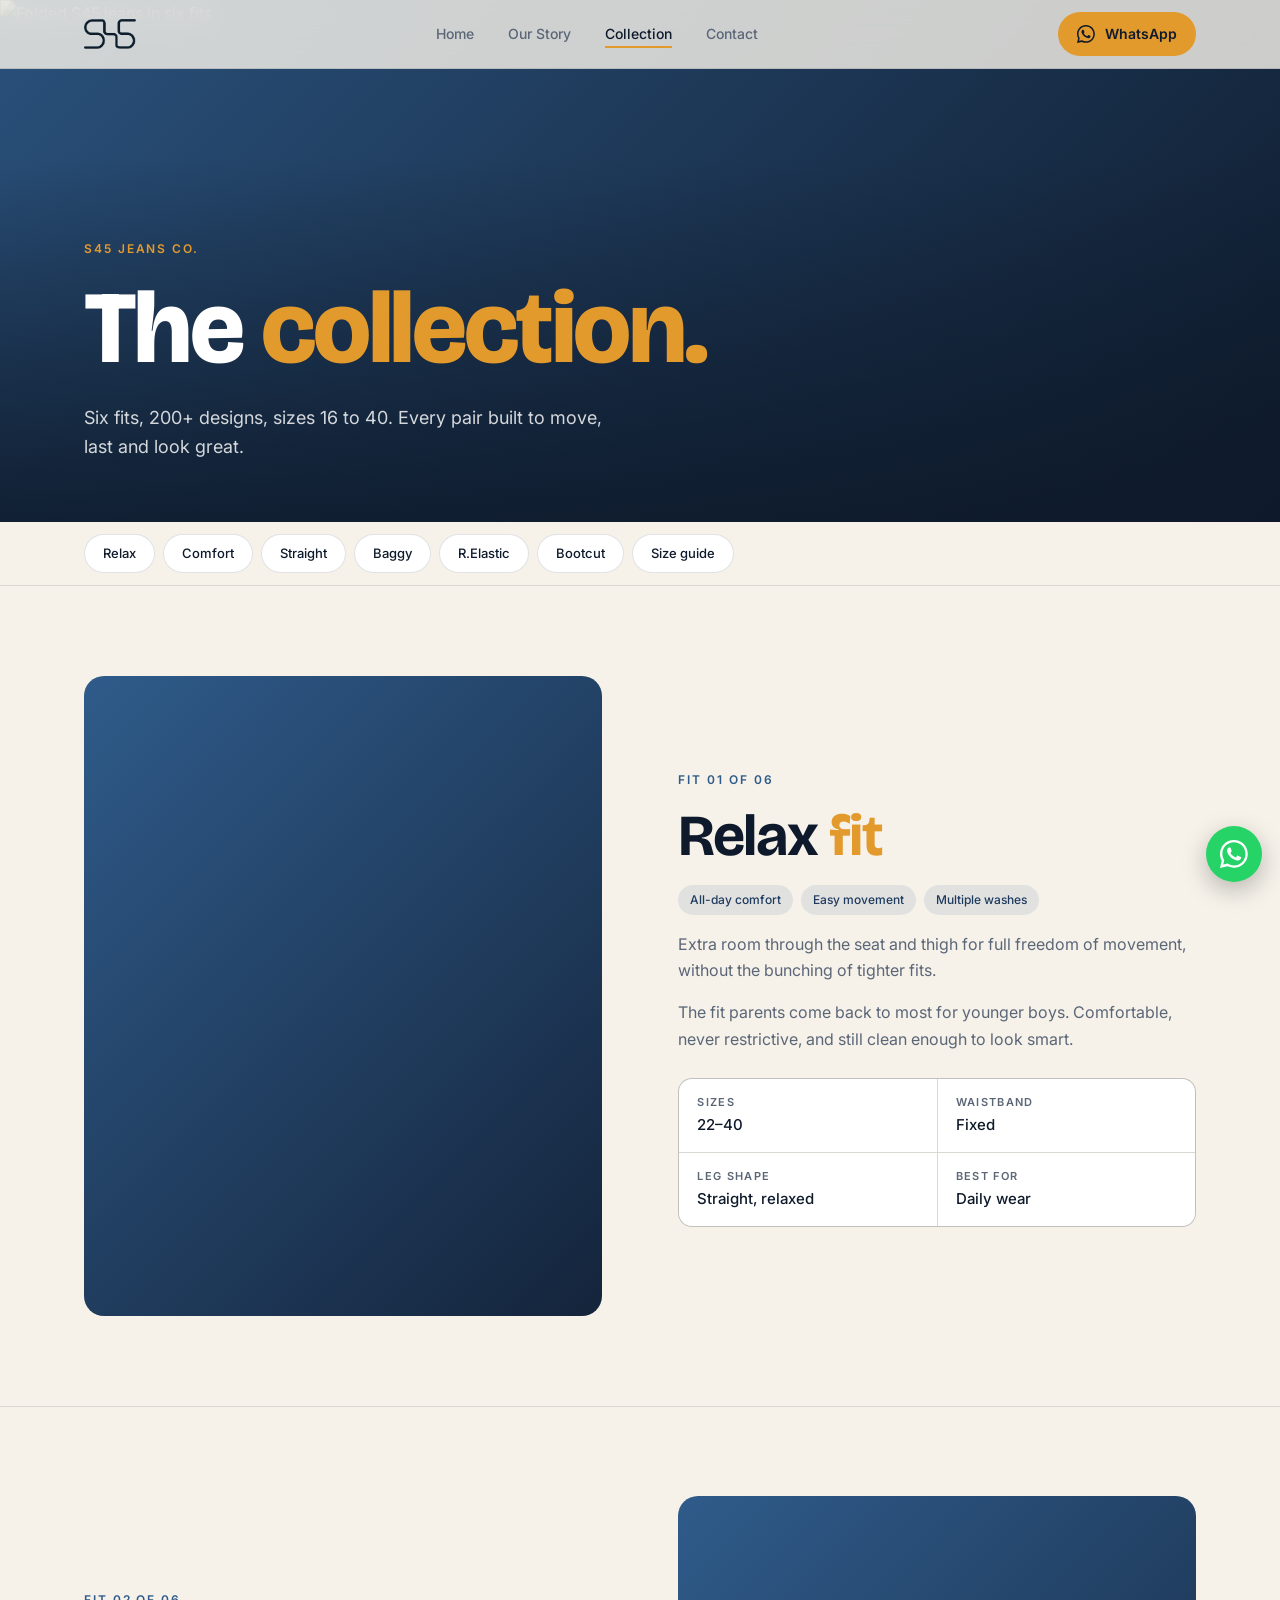
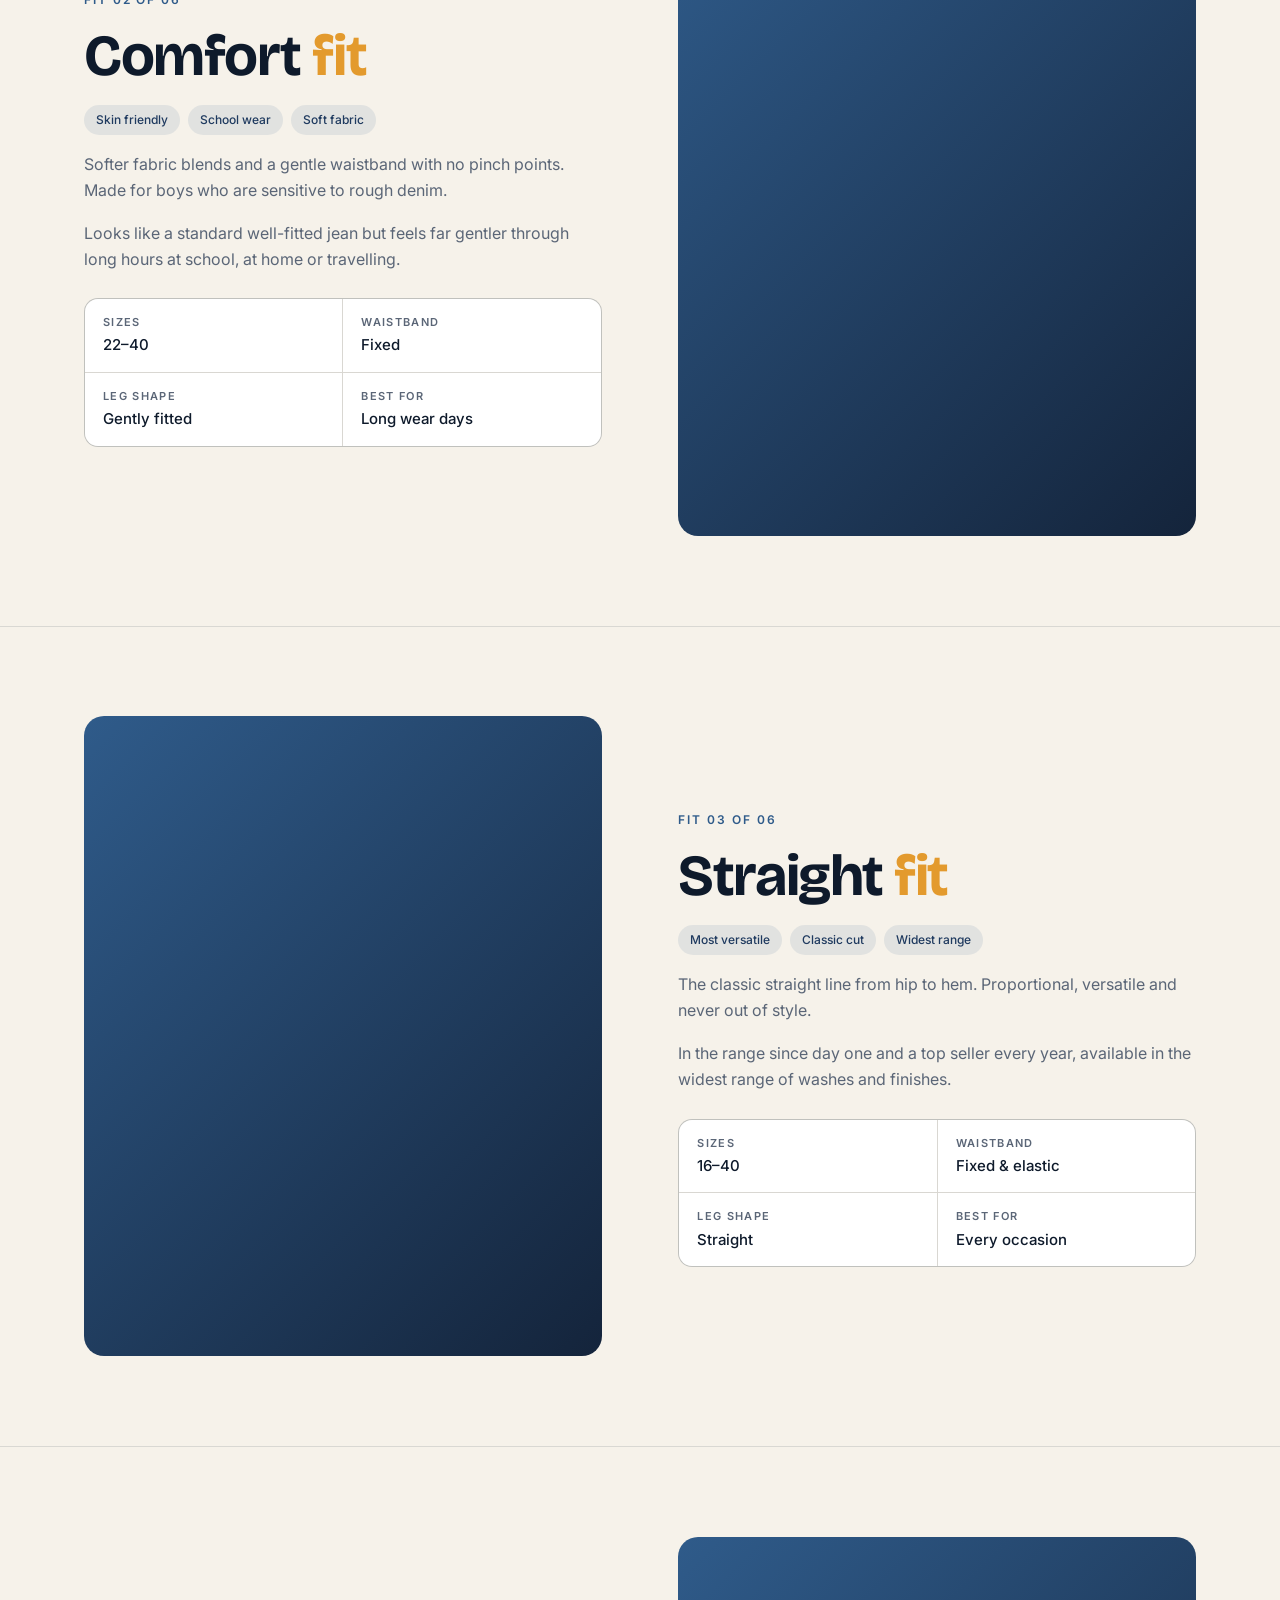
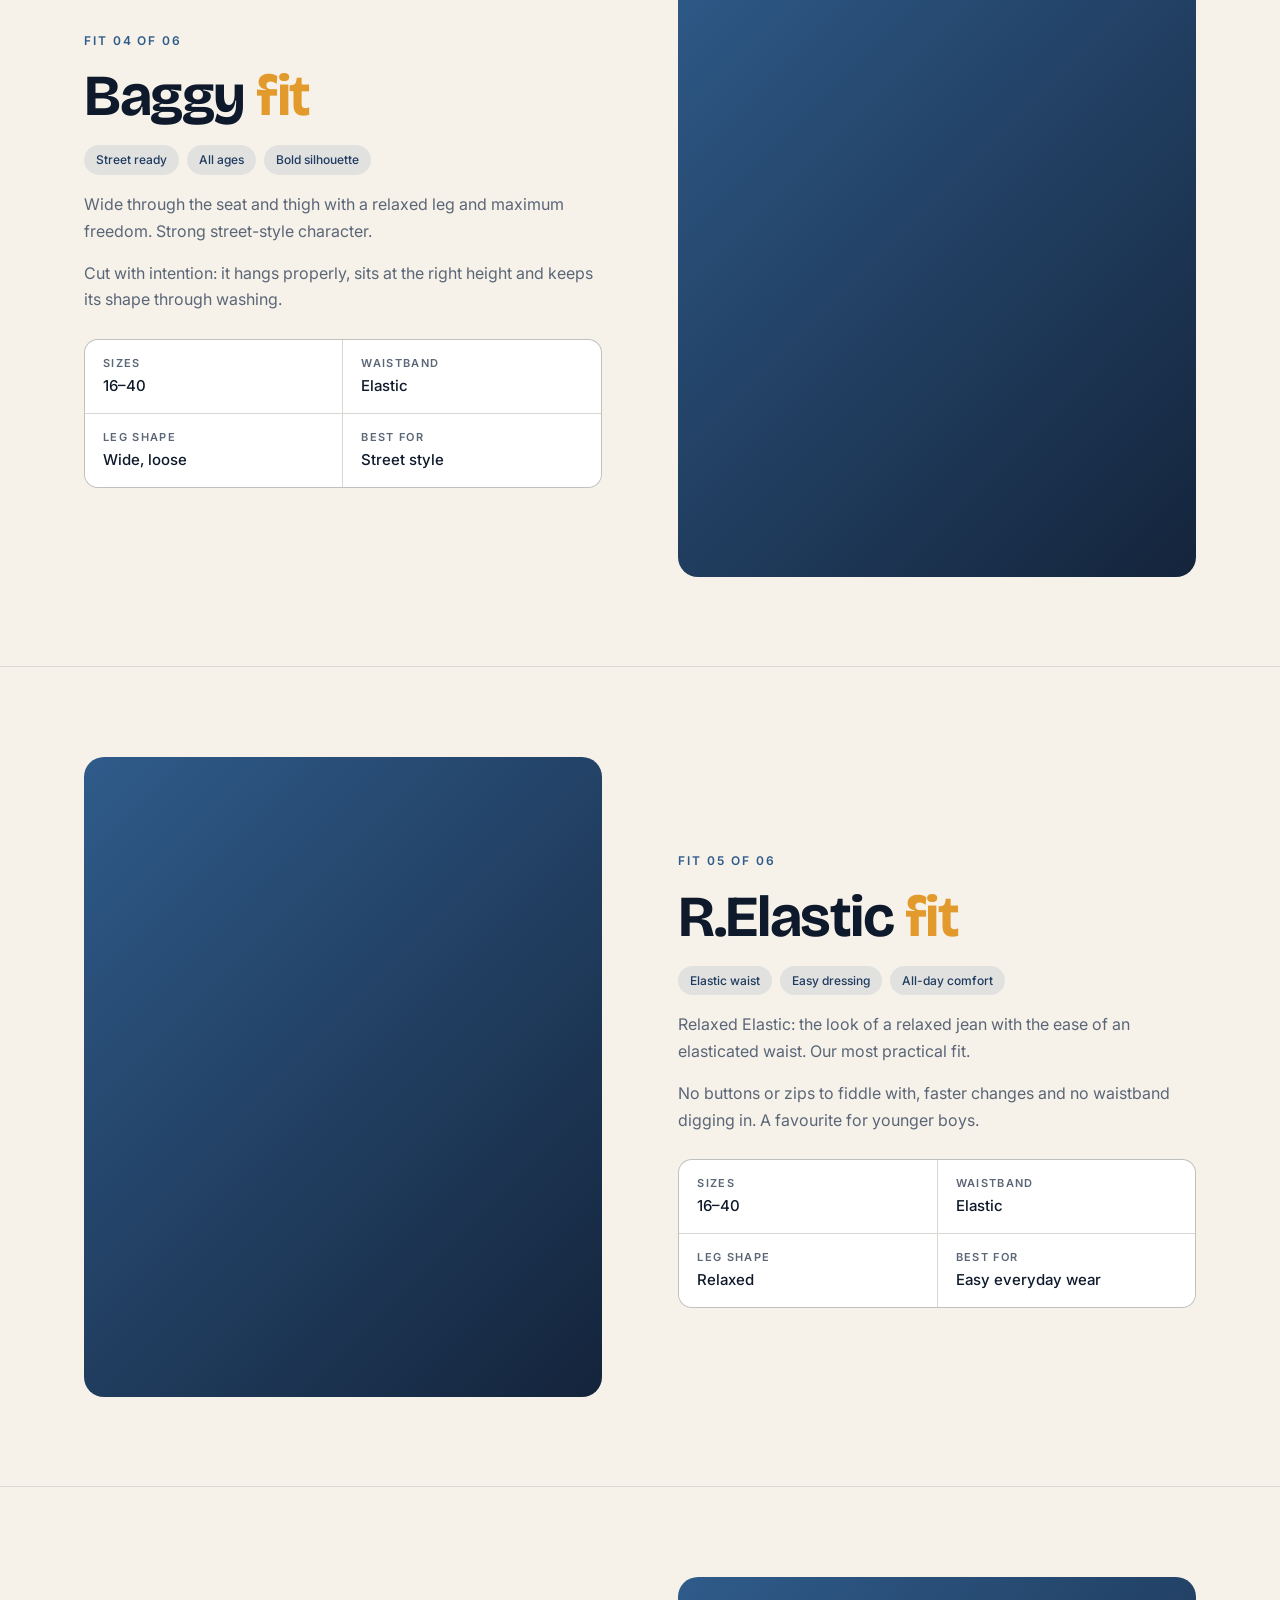
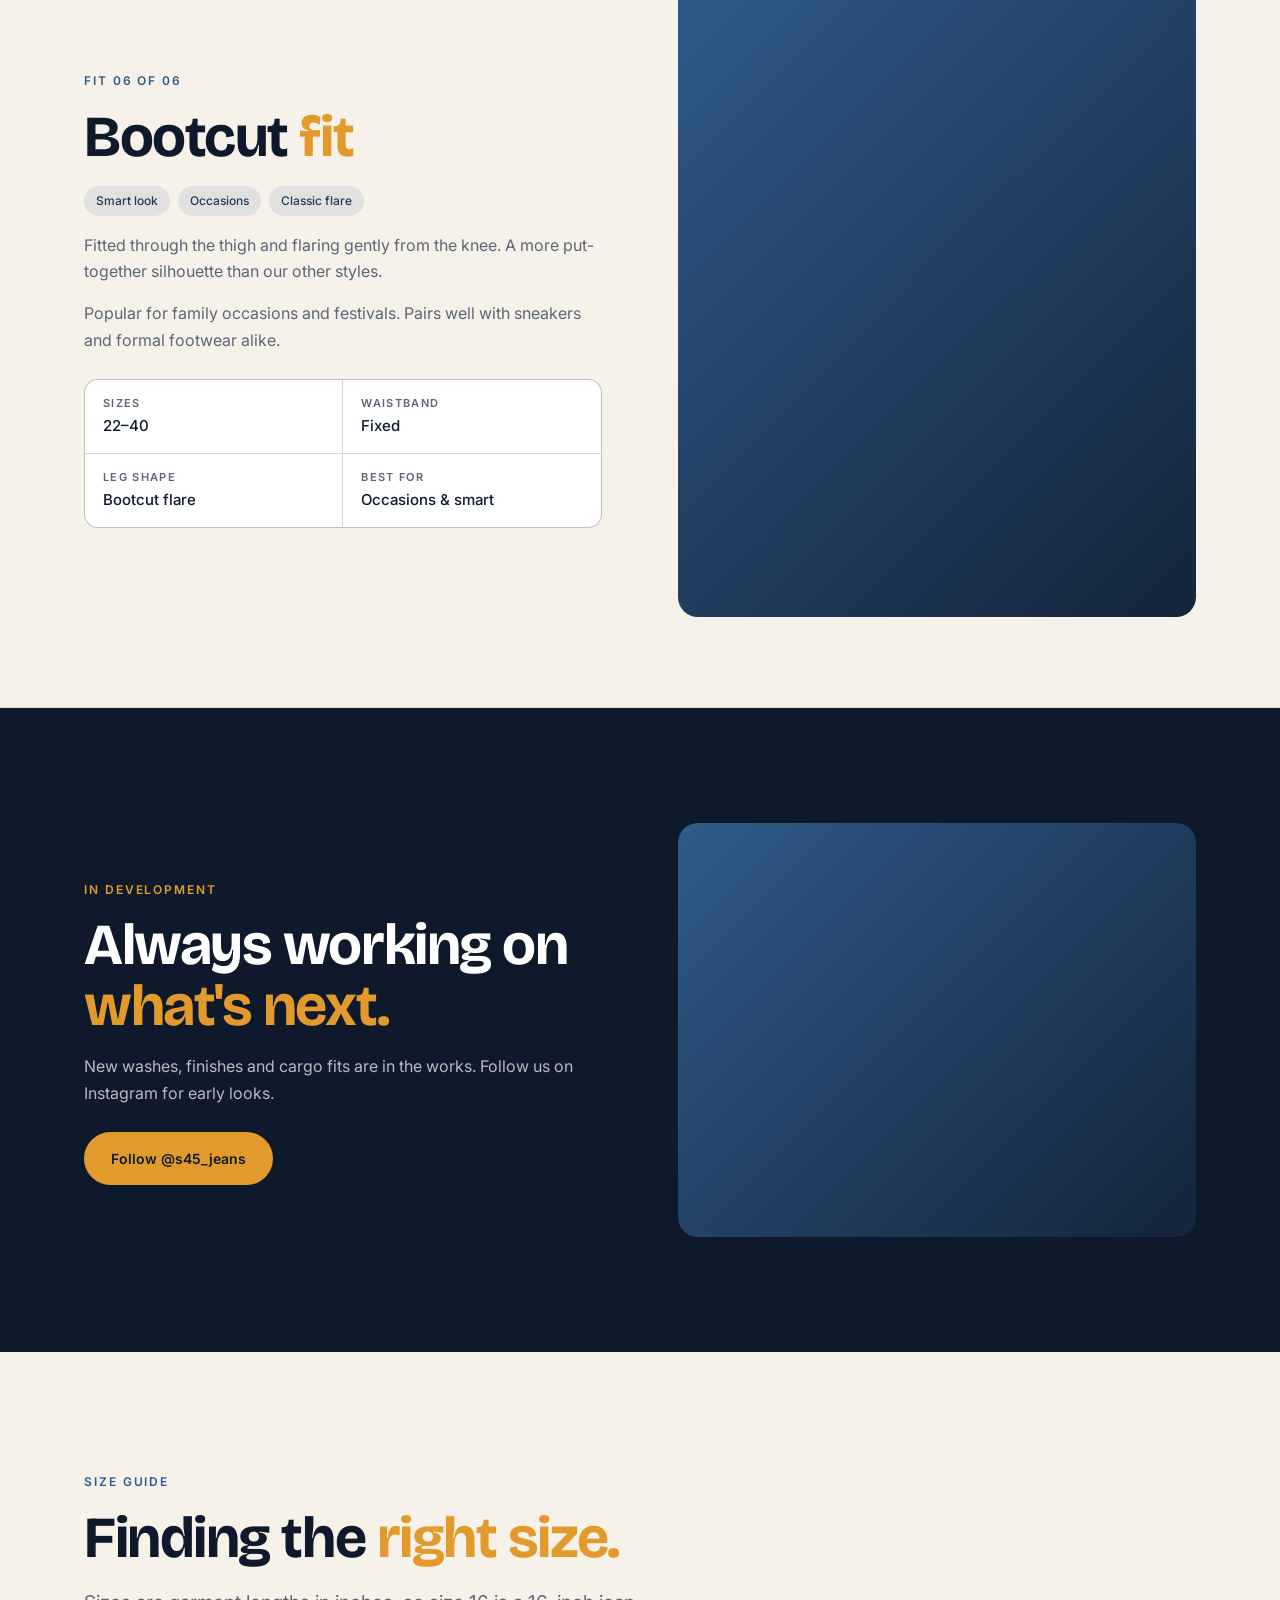
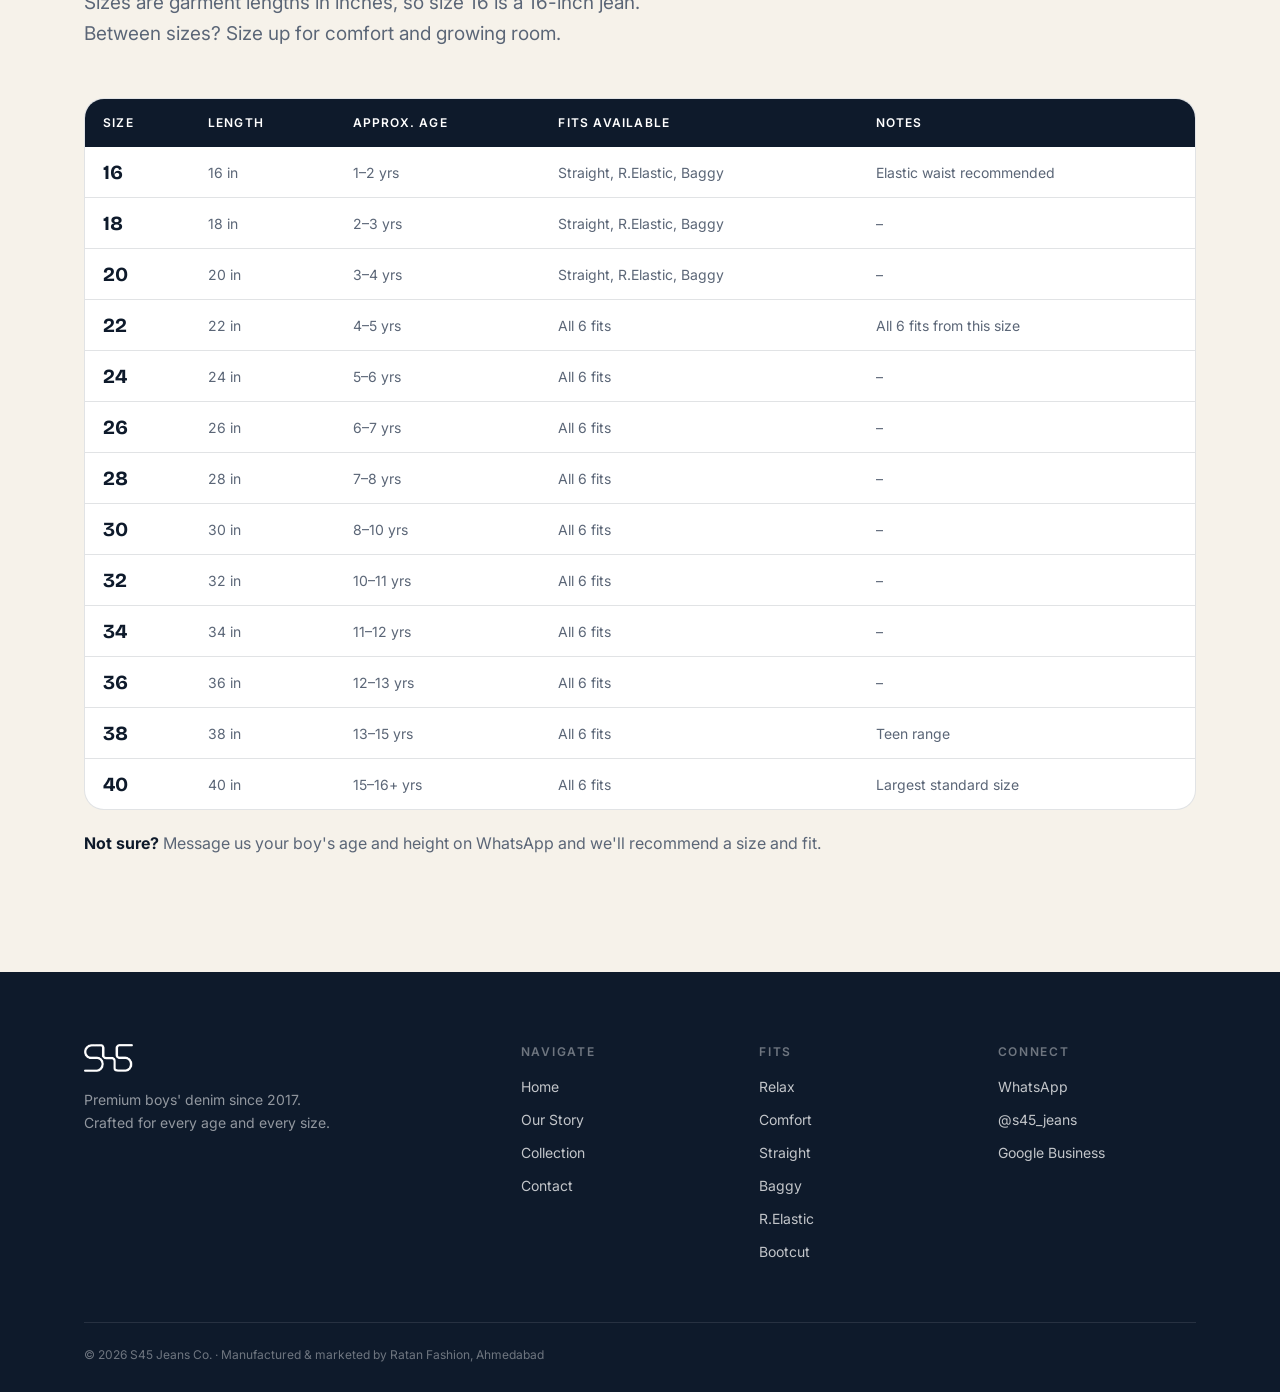
==== collection.html @ 7d642194 "Add files via upload" ====
<!DOCTYPE html><html lang="en"><head><meta charset="UTF-8"><meta name="viewport" content="width=device-width,initial-scale=1,viewport-fit=cover">
<title>Collection | S45 Jeans Co. Boys Denim Fits & Size Guide</title><meta name="description" content="Six boys' jeans fits, sizes 16 to 40: Relax, Comfort, Straight, Baggy, R.Elastic and Bootcut, plus a size guide."><meta name="theme-color" content="#0e1a2b"><meta name="robots" content="index, follow">
<link rel="icon" href="s45.png"><link rel="apple-touch-icon" href="s45.png"><link rel="canonical" href="https://s45jeans.pages.dev/collection.html">
<meta property="og:type" content="website"><meta property="og:site_name" content="S45 Jeans Co."><meta property="og:title" content="Collection | S45 Jeans Co. Boys Denim Fits & Size Guide"><meta property="og:description" content="Six boys' jeans fits, sizes 16 to 40: Relax, Comfort, Straight, Baggy, R.Elastic and Bootcut, plus a size guide."><meta property="og:image" content="https://s45jeans.pages.dev/images/og.jpg"><meta name="twitter:card" content="summary_large_image">
<link rel="preconnect" href="https://fonts.googleapis.com"><link rel="preconnect" href="https://fonts.gstatic.com" crossorigin><link rel="stylesheet" href="style.css"></head><body>
<nav><div class="wrap nav-in"><a class="logo" href="index.html"><img src="s45.png" alt="S45 Jeans Co."></a><div class="links" id="links"><a href="index.html">Home</a><a href="story.html">Our Story</a><a href="collection.html" class=on>Collection</a><a href="contact.html">Contact</a></div>
<a class="btn btn-pri btn-sm" href="https://wa.me/919662489952" target="_blank" rel="noopener"><svg viewBox="0 0 24 24" fill="currentColor"><path d="M17.472 14.382c-.297-.149-1.758-.867-2.03-.967-.273-.099-.471-.148-.67.15-.197.297-.767.966-.94 1.164-.173.199-.347.223-.644.075-.297-.15-1.255-.463-2.39-1.475-.883-.788-1.48-1.761-1.653-2.059-.173-.297-.018-.458.13-.606.134-.133.298-.347.446-.52.149-.174.198-.298.298-.497.099-.198.05-.371-.025-.52-.075-.149-.669-1.612-.916-2.207-.242-.579-.487-.5-.669-.51-.173-.008-.371-.01-.57-.01-.198 0-.52.074-.792.372-.272.297-1.04 1.016-1.04 2.479 0 1.462 1.065 2.875 1.213 3.074.149.198 2.096 3.2 5.077 4.487.709.306 1.262.489 1.694.625.712.227 1.36.195 1.871.118.571-.085 1.758-.719 2.006-1.413.248-.694.248-1.289.173-1.413-.074-.124-.272-.198-.57-.347z"/><path d="M11.902 0C5.308 0 0 5.308 0 11.902c0 2.087.543 4.049 1.491 5.752L0 24l6.545-1.453a11.856 11.856 0 005.357 1.28c6.594 0 11.902-5.308 11.902-11.902C23.804 5.308 18.496 0 11.902 0zm0 21.795a9.874 9.874 0 01-5.031-1.375l-.36-.214-3.733.829.844-3.64-.235-.373A9.837 9.837 0 012.02 11.902C2.02 6.418 6.418 2.02 11.902 2.02c5.484 0 9.882 4.398 9.882 9.882 0 5.484-4.398 9.893-9.882 9.893z"/></svg>WhatsApp</a><button class="burger" id="burger" aria-label="Menu"><i></i><i></i></button></div></nav>
<header class="phead"><img data-i="1" src="images/collection.jpg" alt="Folded S45 jeans in six fits" fetchpriority=high decoding="async"><div class="wrap"><span class="eyebrow">S45 Jeans Co.</span><h1>The <em>collection.</em></h1><p>Six fits, 200+ designs, sizes 16 to 40. Every pair built to move, last and look great.</p></div></header>
<div class="chips"><div class="wrap"><a href="#relax">Relax</a><a href="#comfort">Comfort</a><a href="#straight">Straight</a><a href="#baggy">Baggy</a><a href="#relastic">R.Elastic</a><a href="#bootcut">Bootcut</a><a href="#sizes">Size guide</a></div></div><section class="fit" id="relax"><div class="wrap split"><div class="media "><img data-i="1" src="images/relax.jpg" alt="Relax fit boys jeans" loading=lazy decoding="async"></div><div class="rv"><span class="eyebrow">Fit 01 of 06</span><h2>Relax <em>fit</em></h2>
<div class="tags"><span>All-day comfort</span><span>Easy movement</span><span>Multiple washes</span></div><p>Extra room through the seat and thigh for full freedom of movement, without the bunching of tighter fits.</p><p>The fit parents come back to most for younger boys. Comfortable, never restrictive, and still clean enough to look smart.</p>
<div class="spec"><div><b>Sizes</b><span>22–40</span></div><div><b>Waistband</b><span>Fixed</span></div><div><b>Leg shape</b><span>Straight, relaxed</span></div><div><b>Best for</b><span>Daily wear</span></div></div></div></div></section><section class="fit" id="comfort"><div class="wrap split rev"><div class="media "><img data-i="1" src="images/comfort.jpg" alt="Comfort fit boys jeans" loading=lazy decoding="async"></div><div class="rv"><span class="eyebrow">Fit 02 of 06</span><h2>Comfort <em>fit</em></h2>
<div class="tags"><span>Skin friendly</span><span>School wear</span><span>Soft fabric</span></div><p>Softer fabric blends and a gentle waistband with no pinch points. Made for boys who are sensitive to rough denim.</p><p>Looks like a standard well-fitted jean but feels far gentler through long hours at school, at home or travelling.</p>
<div class="spec"><div><b>Sizes</b><span>22–40</span></div><div><b>Waistband</b><span>Fixed</span></div><div><b>Leg shape</b><span>Gently fitted</span></div><div><b>Best for</b><span>Long wear days</span></div></div></div></div></section><section class="fit" id="straight"><div class="wrap split"><div class="media "><img data-i="1" src="images/straight.jpg" alt="Straight fit boys jeans" loading=lazy decoding="async"></div><div class="rv"><span class="eyebrow">Fit 03 of 06</span><h2>Straight <em>fit</em></h2>
<div class="tags"><span>Most versatile</span><span>Classic cut</span><span>Widest range</span></div><p>The classic straight line from hip to hem. Proportional, versatile and never out of style.</p><p>In the range since day one and a top seller every year, available in the widest range of washes and finishes.</p>
<div class="spec"><div><b>Sizes</b><span>16–40</span></div><div><b>Waistband</b><span>Fixed & elastic</span></div><div><b>Leg shape</b><span>Straight</span></div><div><b>Best for</b><span>Every occasion</span></div></div></div></div></section><section class="fit" id="baggy"><div class="wrap split rev"><div class="media "><img data-i="1" src="images/baggy.jpg" alt="Baggy fit boys jeans" loading=lazy decoding="async"></div><div class="rv"><span class="eyebrow">Fit 04 of 06</span><h2>Baggy <em>fit</em></h2>
<div class="tags"><span>Street ready</span><span>All ages</span><span>Bold silhouette</span></div><p>Wide through the seat and thigh with a relaxed leg and maximum freedom. Strong street-style character.</p><p>Cut with intention: it hangs properly, sits at the right height and keeps its shape through washing.</p>
<div class="spec"><div><b>Sizes</b><span>16–40</span></div><div><b>Waistband</b><span>Elastic</span></div><div><b>Leg shape</b><span>Wide, loose</span></div><div><b>Best for</b><span>Street style</span></div></div></div></div></section><section class="fit" id="relastic"><div class="wrap split"><div class="media "><img data-i="1" src="images/relastic.jpg" alt="R.Elastic fit boys jeans" loading=lazy decoding="async"></div><div class="rv"><span class="eyebrow">Fit 05 of 06</span><h2>R.Elastic <em>fit</em></h2>
<div class="tags"><span>Elastic waist</span><span>Easy dressing</span><span>All-day comfort</span></div><p>Relaxed Elastic: the look of a relaxed jean with the ease of an elasticated waist. Our most practical fit.</p><p>No buttons or zips to fiddle with, faster changes and no waistband digging in. A favourite for younger boys.</p>
<div class="spec"><div><b>Sizes</b><span>16–40</span></div><div><b>Waistband</b><span>Elastic</span></div><div><b>Leg shape</b><span>Relaxed</span></div><div><b>Best for</b><span>Easy everyday wear</span></div></div></div></div></section><section class="fit" id="bootcut"><div class="wrap split rev"><div class="media "><img data-i="1" src="images/bootcut.jpg" alt="Bootcut fit boys jeans" loading=lazy decoding="async"></div><div class="rv"><span class="eyebrow">Fit 06 of 06</span><h2>Bootcut <em>fit</em></h2>
<div class="tags"><span>Smart look</span><span>Occasions</span><span>Classic flare</span></div><p>Fitted through the thigh and flaring gently from the knee. A more put-together silhouette than our other styles.</p><p>Popular for family occasions and festivals. Pairs well with sneakers and formal footwear alike.</p>
<div class="spec"><div><b>Sizes</b><span>22–40</span></div><div><b>Waistband</b><span>Fixed</span></div><div><b>Leg shape</b><span>Bootcut flare</span></div><div><b>Best for</b><span>Occasions & smart</span></div></div></div></div></section>
<section class="dark"><div class="wrap split rev"><div class="media "><img data-i="1" src="images/washes.jpg" alt="Denim wash swatches in indigo and charcoal" loading=lazy decoding="async"></div><div><span class="eyebrow">In development</span><h2>Always working on <em>what's next.</em></h2><p>New washes, finishes and cargo fits are in the works. Follow us on Instagram for early looks.</p><div class="row"><a class="btn btn-pri" href="https://www.instagram.com/s45_jeans" target="_blank" rel="noopener">Follow @s45_jeans</a></div></div></div></section>
<section id="sizes"><div class="wrap"><div class="head"><span class="eyebrow">Size guide</span><h2>Finding the <em>right size.</em></h2><p class="lead">Sizes are garment lengths in inches, so size 16 is a 16-inch jean. Between sizes? Size up for comfort and growing room.</p></div>
<div class="tablewrap"><table><thead><tr><th>Size</th><th>Length</th><th>Approx. age</th><th>Fits available</th><th>Notes</th></tr></thead><tbody><tr><td>16</td><td>16 in</td><td>1–2 yrs</td><td>Straight, R.Elastic, Baggy</td><td>Elastic waist recommended</td></tr><tr><td>18</td><td>18 in</td><td>2–3 yrs</td><td>Straight, R.Elastic, Baggy</td><td>–</td></tr><tr><td>20</td><td>20 in</td><td>3–4 yrs</td><td>Straight, R.Elastic, Baggy</td><td>–</td></tr><tr><td>22</td><td>22 in</td><td>4–5 yrs</td><td>All 6 fits</td><td>All 6 fits from this size</td></tr><tr><td>24</td><td>24 in</td><td>5–6 yrs</td><td>All 6 fits</td><td>–</td></tr><tr><td>26</td><td>26 in</td><td>6–7 yrs</td><td>All 6 fits</td><td>–</td></tr><tr><td>28</td><td>28 in</td><td>7–8 yrs</td><td>All 6 fits</td><td>–</td></tr><tr><td>30</td><td>30 in</td><td>8–10 yrs</td><td>All 6 fits</td><td>–</td></tr><tr><td>32</td><td>32 in</td><td>10–11 yrs</td><td>All 6 fits</td><td>–</td></tr><tr><td>34</td><td>34 in</td><td>11–12 yrs</td><td>All 6 fits</td><td>–</td></tr><tr><td>36</td><td>36 in</td><td>12–13 yrs</td><td>All 6 fits</td><td>–</td></tr><tr><td>38</td><td>38 in</td><td>13–15 yrs</td><td>All 6 fits</td><td>Teen range</td></tr><tr><td>40</td><td>40 in</td><td>15–16+ yrs</td><td>All 6 fits</td><td>Largest standard size</td></tr></tbody></table></div>
<p style="margin-top:20px"><strong style="color:var(--ink)">Not sure?</strong> Message us your boy's age and height on WhatsApp and we'll recommend a size and fit.</p></div></section>
<a class="wafab" href="https://wa.me/919662489952" target="_blank" rel="noopener" aria-label="Chat on WhatsApp"><svg viewBox="0 0 24 24" fill="currentColor"><path d="M17.472 14.382c-.297-.149-1.758-.867-2.03-.967-.273-.099-.471-.148-.67.15-.197.297-.767.966-.94 1.164-.173.199-.347.223-.644.075-.297-.15-1.255-.463-2.39-1.475-.883-.788-1.48-1.761-1.653-2.059-.173-.297-.018-.458.13-.606.134-.133.298-.347.446-.52.149-.174.198-.298.298-.497.099-.198.05-.371-.025-.52-.075-.149-.669-1.612-.916-2.207-.242-.579-.487-.5-.669-.51-.173-.008-.371-.01-.57-.01-.198 0-.52.074-.792.372-.272.297-1.04 1.016-1.04 2.479 0 1.462 1.065 2.875 1.213 3.074.149.198 2.096 3.2 5.077 4.487.709.306 1.262.489 1.694.625.712.227 1.36.195 1.871.118.571-.085 1.758-.719 2.006-1.413.248-.694.248-1.289.173-1.413-.074-.124-.272-.198-.57-.347z"/><path d="M11.902 0C5.308 0 0 5.308 0 11.902c0 2.087.543 4.049 1.491 5.752L0 24l6.545-1.453a11.856 11.856 0 005.357 1.28c6.594 0 11.902-5.308 11.902-11.902C23.804 5.308 18.496 0 11.902 0zm0 21.795a9.874 9.874 0 01-5.031-1.375l-.36-.214-3.733.829.844-3.64-.235-.373A9.837 9.837 0 012.02 11.902C2.02 6.418 6.418 2.02 11.902 2.02c5.484 0 9.882 4.398 9.882 9.882 0 5.484-4.398 9.893-9.882 9.893z"/></svg></a>
<footer><div class="wrap"><div class="fgrid"><div><img src="s45.png" alt="S45 Jeans Co."><p>Premium boys' denim since 2017. Crafted for every age and every size.</p></div>
<div><h4>Navigate</h4><ul><li><a href="index.html">Home</a></li><li><a href="story.html">Our Story</a></li><li><a href="collection.html">Collection</a></li><li><a href="contact.html">Contact</a></li></ul></div>
<div><h4>Fits</h4><ul><li><a href="collection.html#relax">Relax</a></li><li><a href="collection.html#comfort">Comfort</a></li><li><a href="collection.html#straight">Straight</a></li><li><a href="collection.html#baggy">Baggy</a></li><li><a href="collection.html#relastic">R.Elastic</a></li><li><a href="collection.html#bootcut">Bootcut</a></li></ul></div>
<div><h4>Connect</h4><ul><li><a href="https://wa.me/919662489952">WhatsApp</a></li><li><a href="https://www.instagram.com/s45_jeans">@s45_jeans</a></li><li><a href="https://share.google/lygppfaeWV8pXCsjt">Google Business</a></li></ul></div></div>
<div class="copy">© 2026 S45 Jeans Co. · Manufactured &amp; marketed by Ratan Fashion, Ahmedabad</div></div></footer>
<script src="app.js"></script></body></html>
---- style.css ----
@import url('https://fonts.googleapis.com/css2?family=Bricolage+Grotesque:opsz,wght@12..96,500;12..96,700;12..96,800&family=Inter:wght@400;500;600&display=swap');
:root{--ink:#0e1a2b;--denim:#1f3a5f;--blue:#2f5b8a;--cream:#f6f2ea;--paper:#fff;--stitch:#e39a2d;--mute:#5b6677;--line:rgba(14,26,43,.12);--r:20px;--pad:clamp(20px,5vw,72px)}
*,*::before,*::after{box-sizing:border-box;margin:0;padding:0}
html{scroll-behavior:smooth;scroll-padding-top:130px}
body{font:400 16px/1.65 Inter,system-ui,sans-serif;color:var(--ink);background:var(--cream);-webkit-font-smoothing:antialiased}
img{display:block;max-width:100%}a{color:inherit;text-decoration:none}ul{list-style:none}
h1,h2,h3,h4{font-family:'Bricolage Grotesque',Inter,sans-serif;line-height:1.05;letter-spacing:-.025em;font-weight:700}
h1{font-size:clamp(44px,8vw,104px);font-weight:800}h2{font-size:clamp(32px,4.6vw,58px)}h3{font-size:22px}
em{font-style:normal;color:var(--stitch)}
p{color:var(--mute)}
.wrap{max-width:1240px;margin:0 auto;padding:0 var(--pad)}
section{padding:clamp(64px,9vw,120px) 0}
.eyebrow{display:inline-block;font-size:12px;font-weight:600;letter-spacing:.16em;text-transform:uppercase;color:var(--blue);margin-bottom:16px}
.lead{font-size:clamp(16px,1.6vw,19px);max-width:560px;margin-top:18px}
/* media */
.media{position:relative;overflow:hidden;border-radius:var(--r);background:linear-gradient(135deg,#2f5b8a,#14243b)}
.media img{width:100%;height:100%;object-fit:cover}
/* nav */
nav{position:fixed;inset:0 0 auto;z-index:50;background:rgba(246,242,234,.82);backdrop-filter:blur(14px);-webkit-backdrop-filter:blur(14px);border-bottom:1px solid var(--line)}
.nav-in{display:flex;align-items:center;justify-content:space-between;height:68px}
.logo img{height:30px;width:auto}
.links{display:flex;gap:34px;font-size:14px;font-weight:500}
.links a{color:var(--mute);transition:color .2s}.links a:hover,.links a.on{color:var(--ink)}
.links a.on{box-shadow:0 2px 0 var(--stitch)}
.burger{display:none;background:none;border:0;width:40px;height:40px;cursor:pointer}
.burger i{display:block;height:2px;background:var(--ink);margin:6px 8px;transition:.3s}
.burger.open i:first-child{transform:translateY(4px) rotate(45deg)}.burger.open i:last-child{transform:translateY(-4px) rotate(-45deg)}
/* buttons */
.btn{display:inline-flex;align-items:center;gap:10px;padding:14px 26px;border-radius:99px;font-size:14px;font-weight:600;border:1.5px solid transparent;cursor:pointer;transition:transform .2s,background .2s,box-shadow .2s;font-family:inherit}
.btn:hover{transform:translateY(-2px)}
.btn-pri{background:var(--stitch);color:var(--ink)}.btn-pri:hover{box-shadow:0 10px 28px rgba(227,154,45,.4)}
.btn-dark{background:var(--ink);color:#fff}
.btn-line{border-color:var(--line);color:var(--ink);background:transparent}.btn-line:hover{border-color:var(--ink)}
.btn-wa{background:#25d366;color:#fff}.btn svg{width:18px;height:18px}
.btn-sm{padding:9px 18px}
.row{display:flex;gap:12px;flex-wrap:wrap;margin-top:32px}
/* hero + page header */
.hero,.phead{position:relative;color:#fff;display:flex;align-items:flex-end;background:linear-gradient(135deg,#2f5b8a,#0e1a2b)}
.hero{min-height:100svh;padding:120px 0 9vh}.phead{min-height:58vh;padding:140px 0 60px}
.hero>img,.phead>img{position:absolute;inset:0;width:100%;height:100%;object-fit:cover}
.hero::after,.phead::after{content:'';position:absolute;inset:0;background:linear-gradient(to top,rgba(14,26,43,.88),rgba(14,26,43,.15) 70%)}
.hero .wrap,.phead .wrap{position:relative;z-index:1;width:100%}
.hero h1,.phead h1{color:#fff;max-width:900px}.hero p,.phead p{color:rgba(255,255,255,.82);max-width:520px;margin-top:20px;font-size:18px}
.hero .eyebrow,.phead .eyebrow{color:var(--stitch)}
.hero .btn-line{color:#fff;border-color:rgba(255,255,255,.4)}.hero .btn-line:hover{border-color:#fff}
/* stats */
.stats{background:var(--ink);color:#fff;padding:0}
.stats .wrap{display:grid;grid-template-columns:repeat(4,1fr)}
.stat{padding:38px 12px;text-align:center;border-right:1px solid rgba(255,255,255,.1)}.stat:last-child{border:0}
.stat b{display:block;font:800 clamp(34px,5vw,56px)/1 'Bricolage Grotesque',sans-serif}.stat span{font-size:12px;letter-spacing:.14em;text-transform:uppercase;color:rgba(255,255,255,.55)}
/* grids + cards */
.head{margin-bottom:48px}.head.c{text-align:center}.head.c .lead{margin-inline:auto}
.grid{display:grid;gap:22px}.g3{grid-template-columns:repeat(3,1fr)}.g2{grid-template-columns:1fr 1fr}
.card{background:var(--paper);border-radius:var(--r);overflow:hidden;border:1px solid var(--line);transition:transform .3s,box-shadow .3s}
a.card:hover{transform:translateY(-6px);box-shadow:0 22px 50px rgba(14,26,43,.14)}
.card .media{border-radius:0;aspect-ratio:4/5}.card-b{padding:24px}.card-b p{font-size:14.5px;margin-top:8px}
.card-b small{display:block;margin-top:14px;font-size:12px;font-weight:600;letter-spacing:.1em;text-transform:uppercase;color:var(--blue)}
.pad{padding:30px}.pad p{margin-top:10px;font-size:15px}
.num{font:800 15px 'Bricolage Grotesque';color:var(--stitch);margin-bottom:14px;display:block}
/* split */
.split{display:grid;grid-template-columns:1fr 1fr;gap:clamp(32px,6vw,90px);align-items:center}
.split.rev .media{order:2}.split .media{aspect-ratio:5/4}
.split p{margin-top:16px}.split .row{margin-top:26px}
.ticks{margin-top:24px;display:grid;gap:12px}.ticks li{padding-left:30px;position:relative;font-size:15px;color:var(--ink)}
.ticks li::before{content:'';position:absolute;left:0;top:9px;width:16px;height:2px;background:var(--stitch)}
.dark{background:var(--ink);color:#fff}.dark p{color:rgba(255,255,255,.7)}.dark .ticks li{color:#fff}.dark .eyebrow{color:var(--stitch)}
/* collection */
.chips{position:sticky;top:68px;z-index:40;background:var(--cream);border-bottom:1px solid var(--line);overflow-x:auto}
.chips .wrap{display:flex;gap:8px;padding-block:12px;white-space:nowrap}
.chips a{padding:8px 18px;border-radius:99px;font-size:13px;font-weight:500;border:1px solid var(--line);background:#fff}.chips a:hover{background:var(--ink);color:#fff}
.fit{padding:clamp(48px,7vw,90px) 0;border-bottom:1px solid var(--line)}
.fit .media{aspect-ratio:4/5;max-height:640px;width:100%}
.spec{display:grid;grid-template-columns:1fr 1fr;gap:1px;background:var(--line);border:1px solid var(--line);border-radius:14px;overflow:hidden;margin-top:26px}
.spec div{background:#fff;padding:14px 18px}.spec b{display:block;font-size:11px;letter-spacing:.12em;text-transform:uppercase;color:var(--mute);font-weight:600}.spec span{font-weight:500;font-size:15px}
.tags{display:flex;gap:8px;flex-wrap:wrap;margin-top:18px}.tags span{font-size:12px;padding:5px 12px;border-radius:99px;background:rgba(47,91,138,.1);color:var(--denim);font-weight:500}
.tablewrap{overflow-x:auto;border:1px solid var(--line);border-radius:var(--r);background:#fff}
table{width:100%;border-collapse:collapse;min-width:680px}th{background:var(--ink);color:#fff;font-size:12px;letter-spacing:.1em;text-transform:uppercase;text-align:left;padding:14px 18px;font-weight:600}
td{padding:13px 18px;font-size:14px;border-top:1px solid var(--line);color:var(--mute)}td:first-child{font:700 20px 'Bricolage Grotesque';color:var(--ink)}tr:hover td{background:#faf7f0}
/* timeline */
.tl{border-left:2px solid var(--line);margin-left:6px}.tl>div{padding:0 0 44px 34px;position:relative}.tl>div::before{content:'';position:absolute;left:-8px;top:8px;width:14px;height:14px;border-radius:50%;background:var(--stitch);border:3px solid var(--cream)}
.tl b{font:800 38px 'Bricolage Grotesque';color:var(--denim)}.tl h3{margin:4px 0 8px}
blockquote{margin-top:26px;padding-left:20px;border-left:3px solid var(--stitch);font:600 21px/1.35 'Bricolage Grotesque';color:#fff}
/* contact */
form{display:grid;gap:16px}.two{display:grid;grid-template-columns:1fr 1fr;gap:16px}
label{display:block;font-size:12px;font-weight:600;letter-spacing:.08em;text-transform:uppercase;margin-bottom:6px}
input,select,textarea{width:100%;padding:14px 16px;border:1.5px solid var(--line);border-radius:12px;font:inherit;background:#fff;color:var(--ink)}
input:focus,select:focus,textarea:focus{outline:0;border-color:var(--blue)}textarea{min-height:120px;resize:vertical}
#st{display:none;font-size:14px;padding:12px 16px;border-radius:12px;background:#fff;border:1px solid var(--line)}
.chan{display:grid;gap:18px;margin-top:28px}.chan b{display:block;font-size:12px;letter-spacing:.1em;text-transform:uppercase;color:var(--mute)}.chan a{text-decoration:underline}
details{background:#fff;border:1px solid var(--line);border-radius:14px;padding:18px 22px}details+details{margin-top:12px}
summary{cursor:pointer;font-weight:600;list-style:none;display:flex;justify-content:space-between;gap:16px}summary::after{content:'+';color:var(--stitch);font-size:22px;line-height:1}details[open] summary::after{content:'–'}
details p{margin-top:12px;font-size:15px}
.addr{background:#fff;border:1px solid var(--line);border-radius:var(--r);padding:28px;line-height:1.8;color:var(--mute)}.addr strong{color:var(--ink)}
.hrs{display:flex;justify-content:space-between;padding:10px 0;border-top:1px solid var(--line);font-size:15px}
/* footer */
footer{background:var(--ink);color:#fff;padding:72px 0 28px}
.fgrid{display:grid;grid-template-columns:2fr 1fr 1fr 1fr;gap:40px}
footer img{height:28px;filter:brightness(0) invert(1);margin-bottom:16px}footer p{color:rgba(255,255,255,.55);font-size:14px;max-width:260px}
footer h4{font:600 12px Inter;letter-spacing:.14em;text-transform:uppercase;color:rgba(255,255,255,.4);margin-bottom:16px}
footer li{margin-bottom:10px;font-size:14px;color:rgba(255,255,255,.75)}footer li a:hover{color:var(--stitch)}
.copy{margin-top:48px;padding-top:22px;border-top:1px solid rgba(255,255,255,.1);font-size:12px;color:rgba(255,255,255,.4)}
.wafab{position:fixed;right:18px;bottom:18px;z-index:60;width:56px;height:56px;border-radius:50%;background:#25d366;color:#fff;display:grid;place-items:center;box-shadow:0 8px 24px rgba(0,0,0,.25)}.wafab svg{width:28px;height:28px}
/* reveal */
.rv{opacity:0;transform:translateY(22px);transition:opacity .8s cubic-bezier(.16,1,.3,1),transform .8s cubic-bezier(.16,1,.3,1)}.rv.in{opacity:1;transform:none}
@media(prefers-reduced-motion:reduce){.rv{opacity:1;transform:none;transition:none}html{scroll-behavior:auto}}
@media(max-width:900px){
.links{position:fixed;top:68px;inset-inline:0;flex-direction:column;gap:0;background:var(--cream);padding:8px var(--pad) 20px;border-bottom:1px solid var(--line);transform:translateY(-12px);opacity:0;pointer-events:none;transition:.3s}
.links.open{transform:none;opacity:1;pointer-events:auto}.links a{display:block;padding:15px 0;font-size:17px;border-bottom:1px solid var(--line)}.links a.on{box-shadow:none;color:var(--stitch)}
.burger{display:block}.nav-in>.btn{display:none}
.g3,.g2,.split,.two{grid-template-columns:1fr 1fr}.split{grid-template-columns:1fr}.split.rev .media{order:0}.g2,.two{grid-template-columns:1fr}
.stats .wrap{grid-template-columns:1fr 1fr}.stat:nth-child(2){border-right:0}.stat:nth-child(-n+2){border-bottom:1px solid rgba(255,255,255,.1)}
.fgrid{grid-template-columns:1fr 1fr}.fgrid>div:first-child{grid-column:1/-1}
.fit .media{max-height:480px}}
@media(max-width:560px){.g3{grid-template-columns:1fr}.hero{padding-bottom:7vh}.btn{padding:13px 22px}.spec{grid-template-columns:1fr 1fr}}
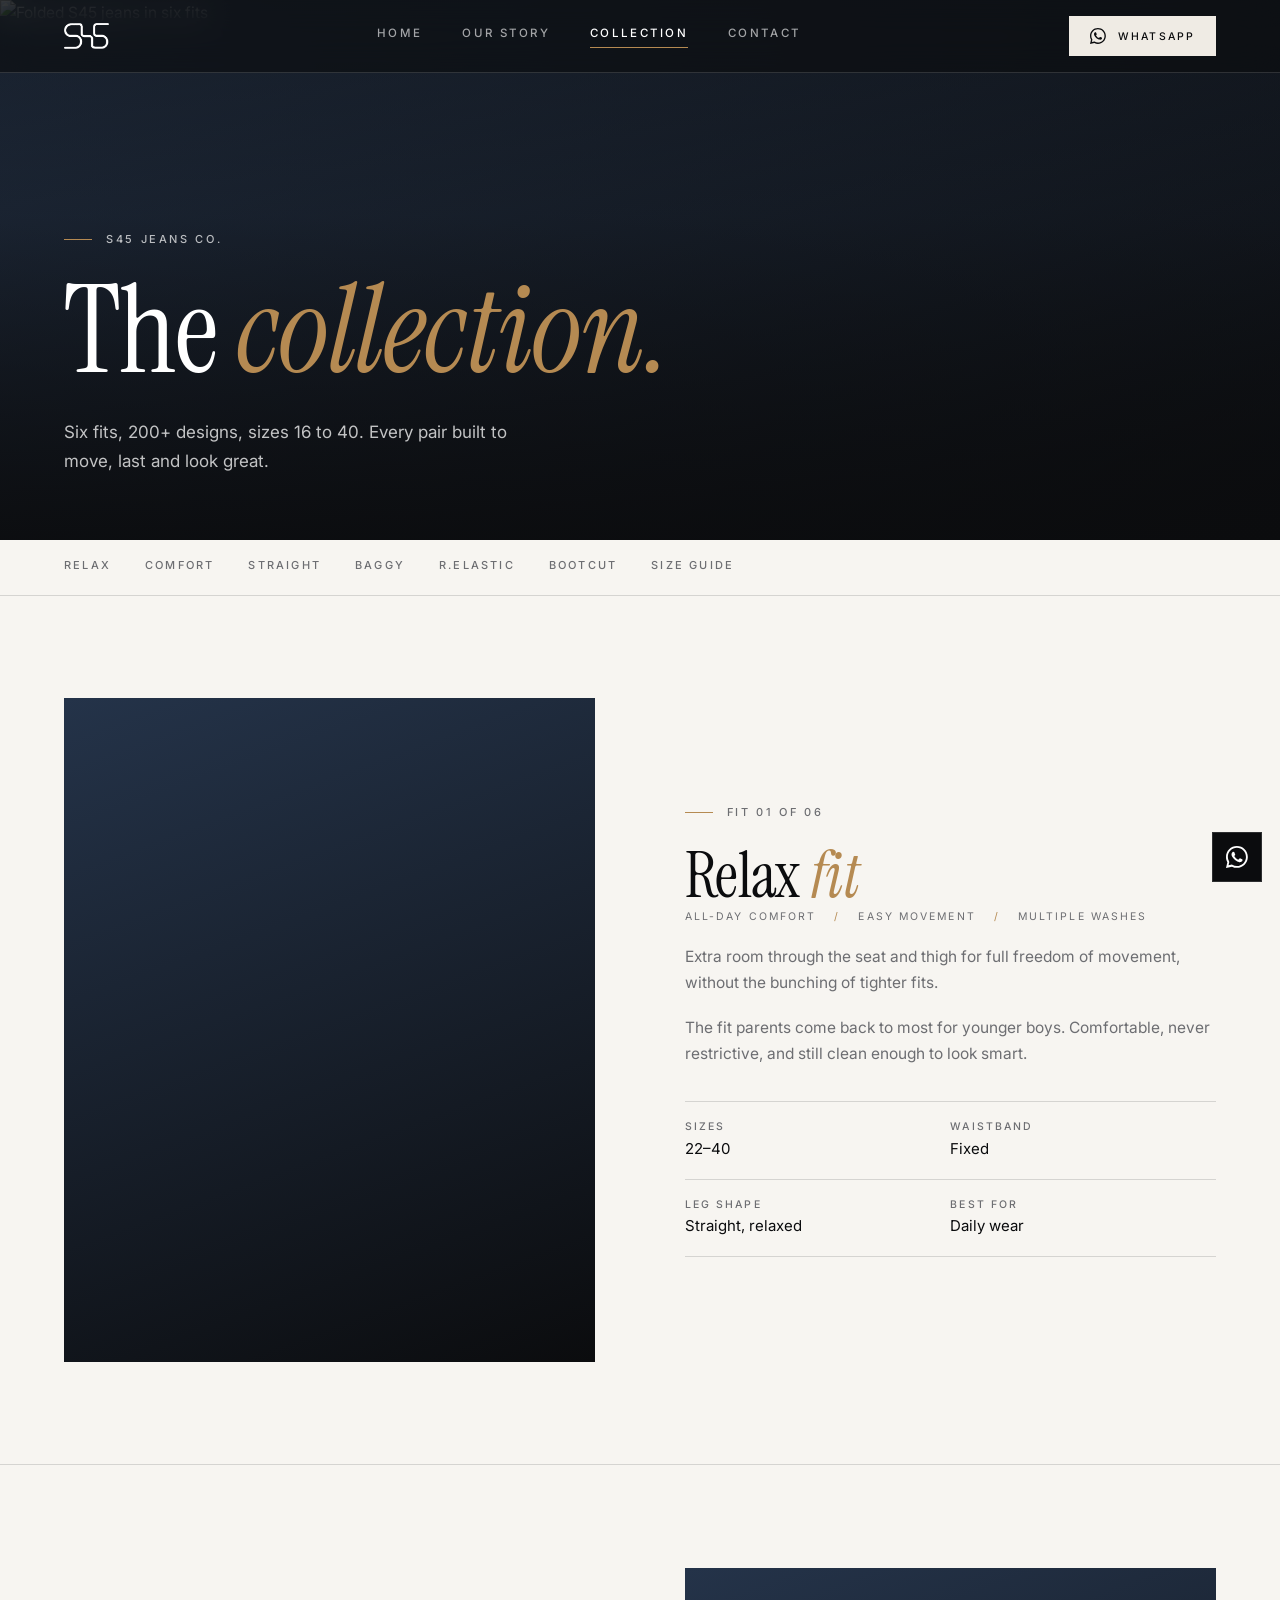
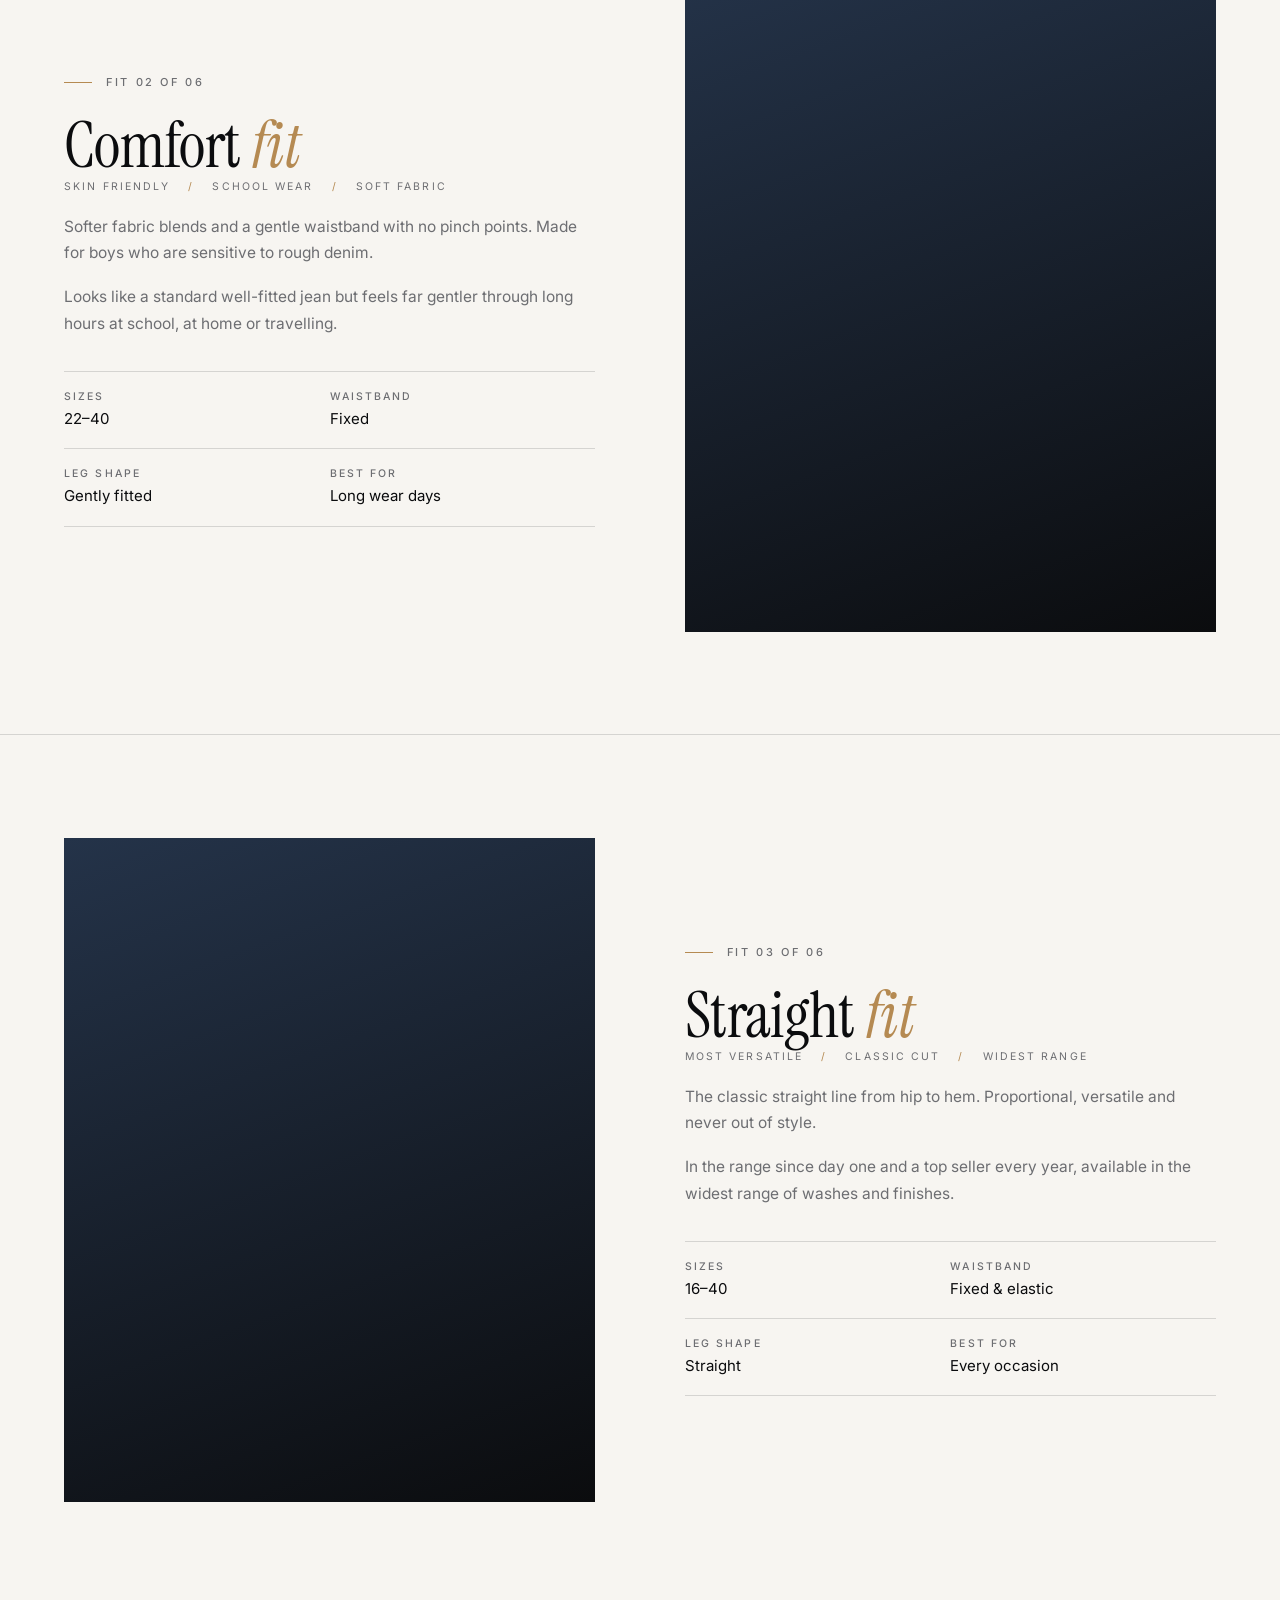
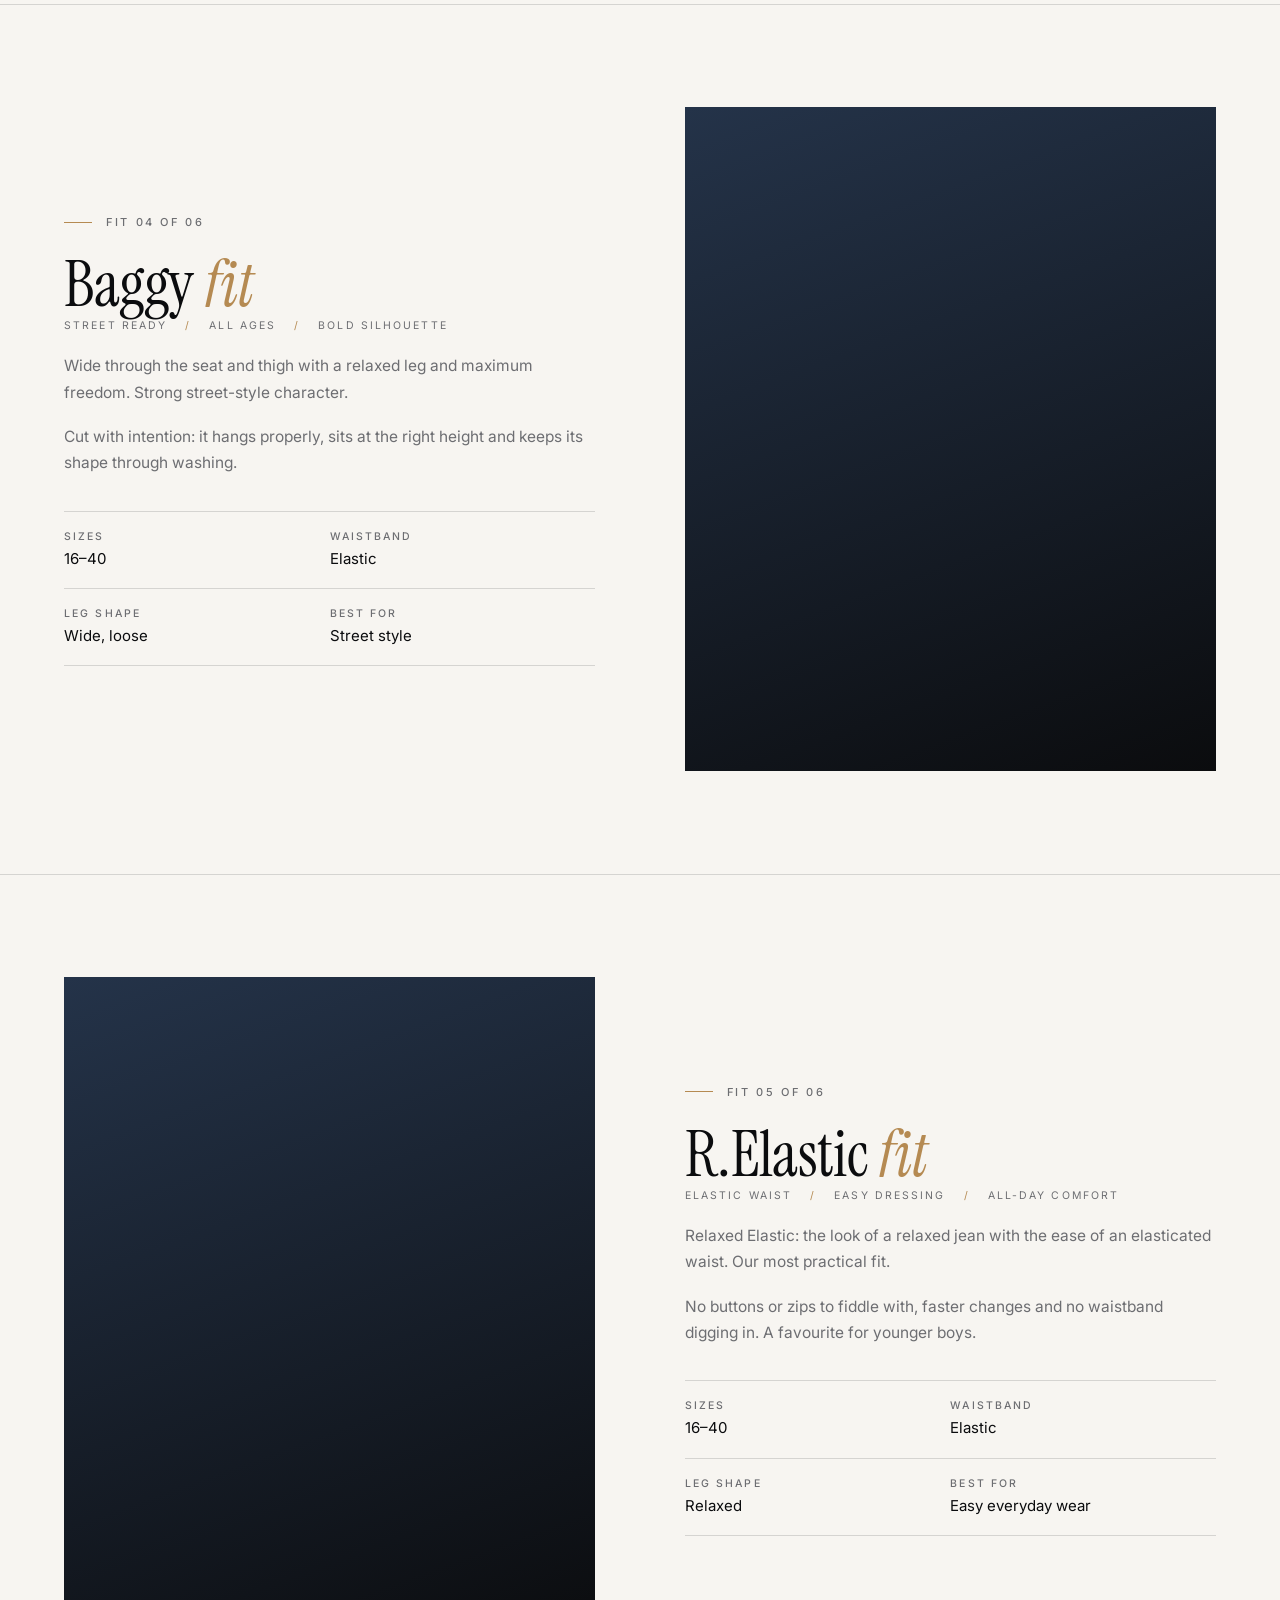
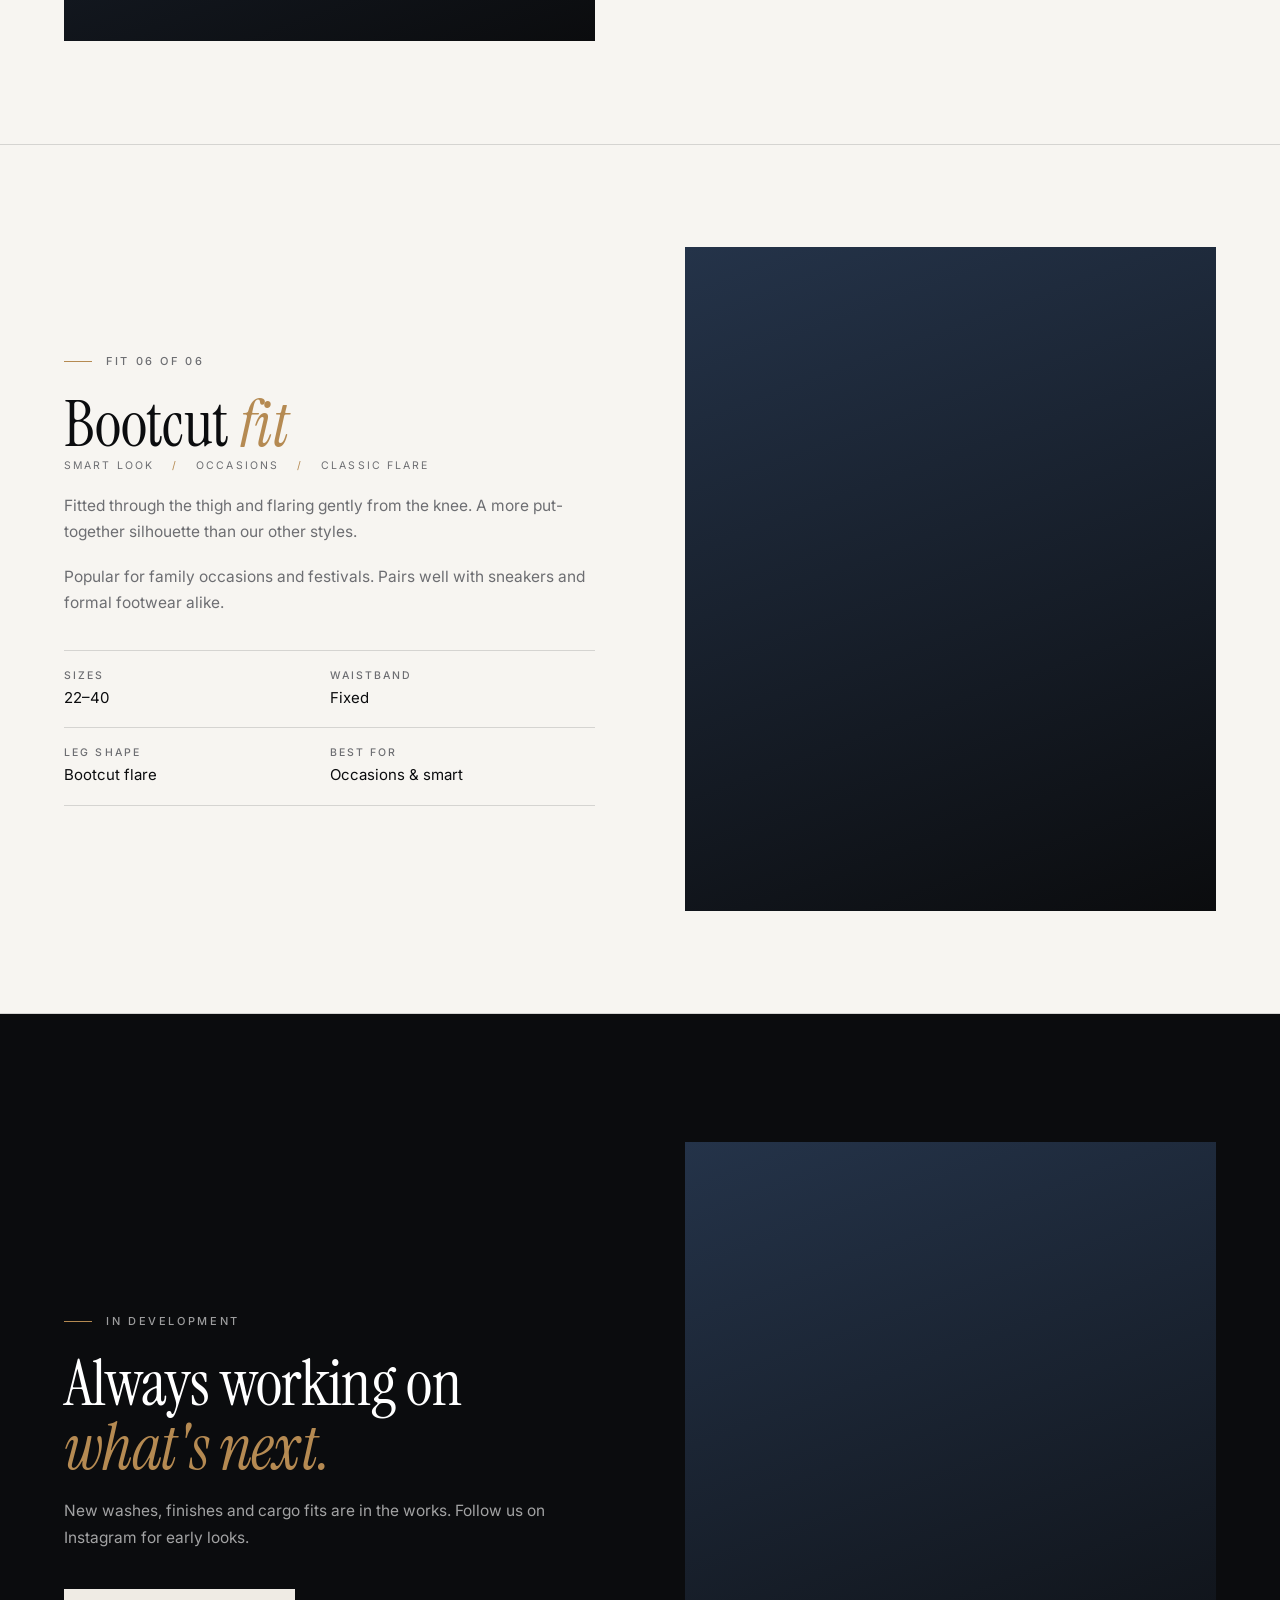
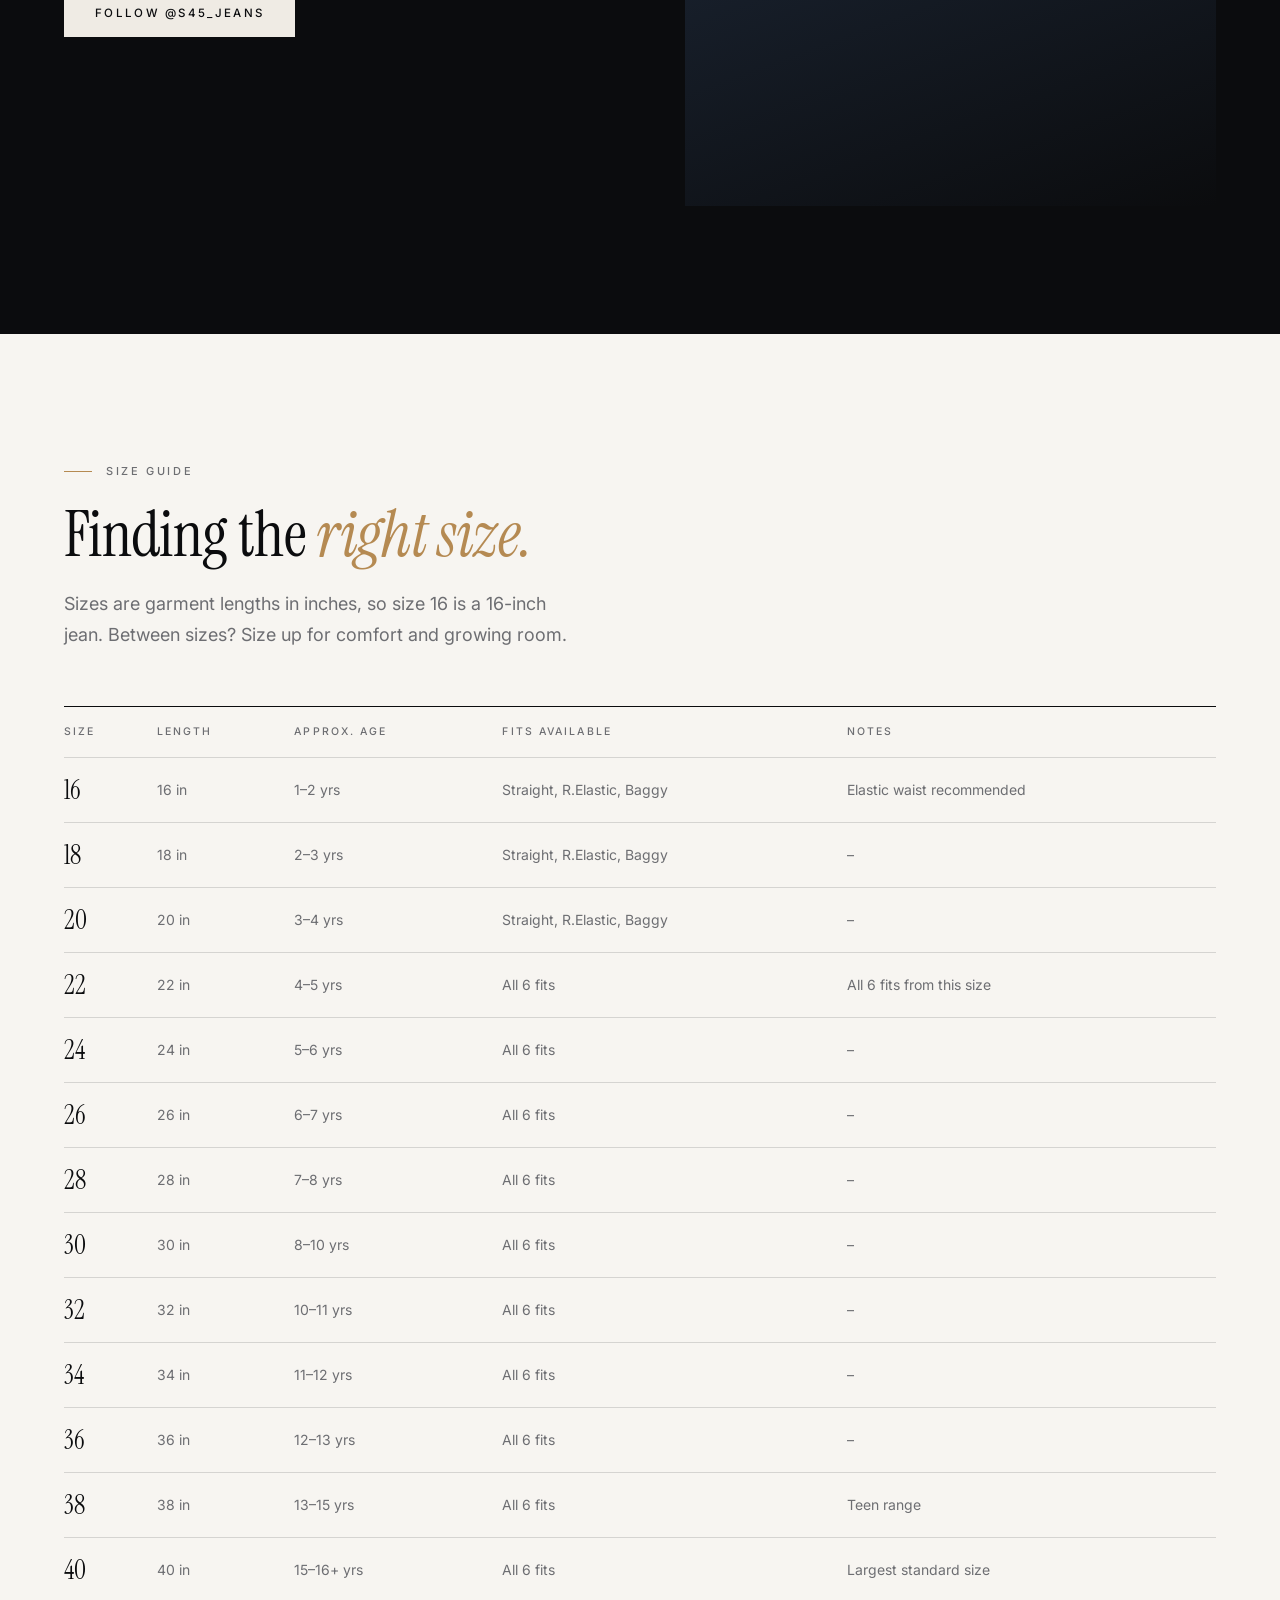
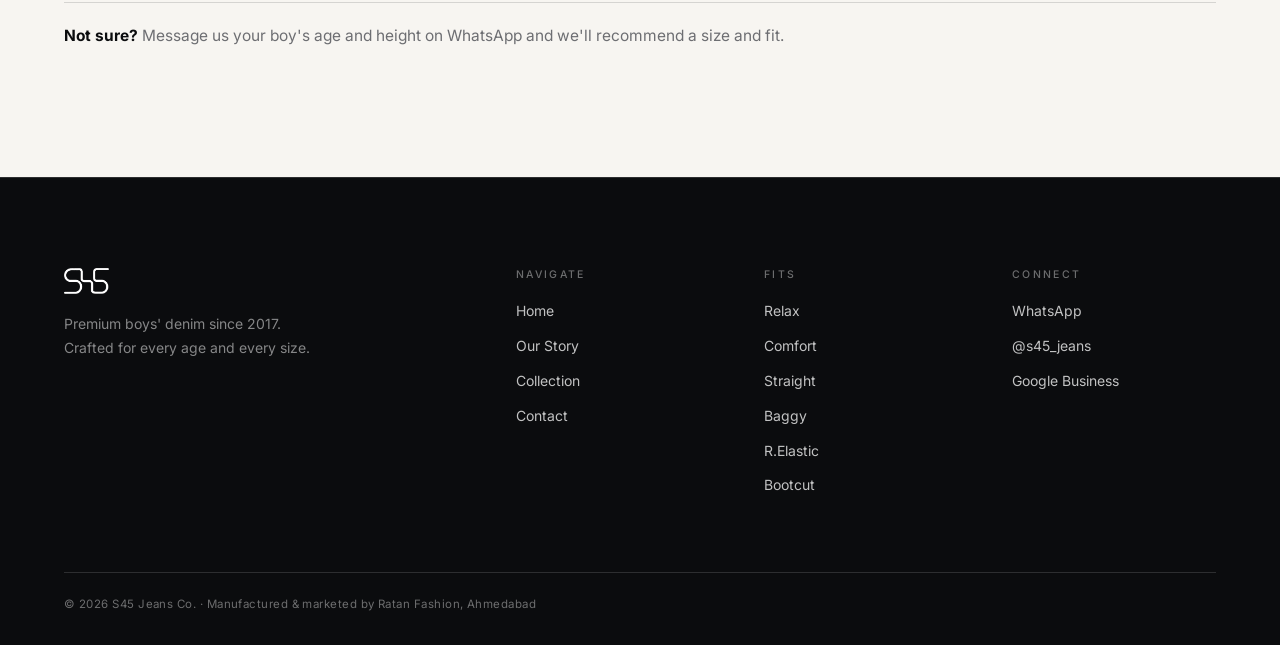
==== commit 5878625c: "Add files via upload" ====
--- a/collection.html
+++ b/collection.html
@@ -1,32 +1,454 @@
-<!DOCTYPE html><html lang="en"><head><meta charset="UTF-8"><meta name="viewport" content="width=device-width,initial-scale=1,viewport-fit=cover">
-<title>Collection | S45 Jeans Co. Boys Denim Fits & Size Guide</title><meta name="description" content="Six boys' jeans fits, sizes 16 to 40: Relax, Comfort, Straight, Baggy, R.Elastic and Bootcut, plus a size guide."><meta name="theme-color" content="#0e1a2b"><meta name="robots" content="index, follow">
-<link rel="icon" href="s45.png"><link rel="apple-touch-icon" href="s45.png"><link rel="canonical" href="https://s45jeans.pages.dev/collection.html">
-<meta property="og:type" content="website"><meta property="og:site_name" content="S45 Jeans Co."><meta property="og:title" content="Collection | S45 Jeans Co. Boys Denim Fits & Size Guide"><meta property="og:description" content="Six boys' jeans fits, sizes 16 to 40: Relax, Comfort, Straight, Baggy, R.Elastic and Bootcut, plus a size guide."><meta property="og:image" content="https://s45jeans.pages.dev/images/og.jpg"><meta name="twitter:card" content="summary_large_image">
-<link rel="preconnect" href="https://fonts.googleapis.com"><link rel="preconnect" href="https://fonts.gstatic.com" crossorigin><link rel="stylesheet" href="style.css"></head><body>
-<nav><div class="wrap nav-in"><a class="logo" href="index.html"><img src="s45.png" alt="S45 Jeans Co."></a><div class="links" id="links"><a href="index.html">Home</a><a href="story.html">Our Story</a><a href="collection.html" class=on>Collection</a><a href="contact.html">Contact</a></div>
-<a class="btn btn-pri btn-sm" href="https://wa.me/919662489952" target="_blank" rel="noopener"><svg viewBox="0 0 24 24" fill="currentColor"><path d="M17.472 14.382c-.297-.149-1.758-.867-2.03-.967-.273-.099-.471-.148-.67.15-.197.297-.767.966-.94 1.164-.173.199-.347.223-.644.075-.297-.15-1.255-.463-2.39-1.475-.883-.788-1.48-1.761-1.653-2.059-.173-.297-.018-.458.13-.606.134-.133.298-.347.446-.52.149-.174.198-.298.298-.497.099-.198.05-.371-.025-.52-.075-.149-.669-1.612-.916-2.207-.242-.579-.487-.5-.669-.51-.173-.008-.371-.01-.57-.01-.198 0-.52.074-.792.372-.272.297-1.04 1.016-1.04 2.479 0 1.462 1.065 2.875 1.213 3.074.149.198 2.096 3.2 5.077 4.487.709.306 1.262.489 1.694.625.712.227 1.36.195 1.871.118.571-.085 1.758-.719 2.006-1.413.248-.694.248-1.289.173-1.413-.074-.124-.272-.198-.57-.347z"/><path d="M11.902 0C5.308 0 0 5.308 0 11.902c0 2.087.543 4.049 1.491 5.752L0 24l6.545-1.453a11.856 11.856 0 005.357 1.28c6.594 0 11.902-5.308 11.902-11.902C23.804 5.308 18.496 0 11.902 0zm0 21.795a9.874 9.874 0 01-5.031-1.375l-.36-.214-3.733.829.844-3.64-.235-.373A9.837 9.837 0 012.02 11.902C2.02 6.418 6.418 2.02 11.902 2.02c5.484 0 9.882 4.398 9.882 9.882 0 5.484-4.398 9.893-9.882 9.893z"/></svg>WhatsApp</a><button class="burger" id="burger" aria-label="Menu"><i></i><i></i></button></div></nav>
-<header class="phead"><img data-i="1" src="images/collection.jpg" alt="Folded S45 jeans in six fits" fetchpriority=high decoding="async"><div class="wrap"><span class="eyebrow">S45 Jeans Co.</span><h1>The <em>collection.</em></h1><p>Six fits, 200+ designs, sizes 16 to 40. Every pair built to move, last and look great.</p></div></header>
-<div class="chips"><div class="wrap"><a href="#relax">Relax</a><a href="#comfort">Comfort</a><a href="#straight">Straight</a><a href="#baggy">Baggy</a><a href="#relastic">R.Elastic</a><a href="#bootcut">Bootcut</a><a href="#sizes">Size guide</a></div></div><section class="fit" id="relax"><div class="wrap split"><div class="media "><img data-i="1" src="images/relax.jpg" alt="Relax fit boys jeans" loading=lazy decoding="async"></div><div class="rv"><span class="eyebrow">Fit 01 of 06</span><h2>Relax <em>fit</em></h2>
-<div class="tags"><span>All-day comfort</span><span>Easy movement</span><span>Multiple washes</span></div><p>Extra room through the seat and thigh for full freedom of movement, without the bunching of tighter fits.</p><p>The fit parents come back to most for younger boys. Comfortable, never restrictive, and still clean enough to look smart.</p>
-<div class="spec"><div><b>Sizes</b><span>22–40</span></div><div><b>Waistband</b><span>Fixed</span></div><div><b>Leg shape</b><span>Straight, relaxed</span></div><div><b>Best for</b><span>Daily wear</span></div></div></div></div></section><section class="fit" id="comfort"><div class="wrap split rev"><div class="media "><img data-i="1" src="images/comfort.jpg" alt="Comfort fit boys jeans" loading=lazy decoding="async"></div><div class="rv"><span class="eyebrow">Fit 02 of 06</span><h2>Comfort <em>fit</em></h2>
-<div class="tags"><span>Skin friendly</span><span>School wear</span><span>Soft fabric</span></div><p>Softer fabric blends and a gentle waistband with no pinch points. Made for boys who are sensitive to rough denim.</p><p>Looks like a standard well-fitted jean but feels far gentler through long hours at school, at home or travelling.</p>
-<div class="spec"><div><b>Sizes</b><span>22–40</span></div><div><b>Waistband</b><span>Fixed</span></div><div><b>Leg shape</b><span>Gently fitted</span></div><div><b>Best for</b><span>Long wear days</span></div></div></div></div></section><section class="fit" id="straight"><div class="wrap split"><div class="media "><img data-i="1" src="images/straight.jpg" alt="Straight fit boys jeans" loading=lazy decoding="async"></div><div class="rv"><span class="eyebrow">Fit 03 of 06</span><h2>Straight <em>fit</em></h2>
-<div class="tags"><span>Most versatile</span><span>Classic cut</span><span>Widest range</span></div><p>The classic straight line from hip to hem. Proportional, versatile and never out of style.</p><p>In the range since day one and a top seller every year, available in the widest range of washes and finishes.</p>
-<div class="spec"><div><b>Sizes</b><span>16–40</span></div><div><b>Waistband</b><span>Fixed & elastic</span></div><div><b>Leg shape</b><span>Straight</span></div><div><b>Best for</b><span>Every occasion</span></div></div></div></div></section><section class="fit" id="baggy"><div class="wrap split rev"><div class="media "><img data-i="1" src="images/baggy.jpg" alt="Baggy fit boys jeans" loading=lazy decoding="async"></div><div class="rv"><span class="eyebrow">Fit 04 of 06</span><h2>Baggy <em>fit</em></h2>
-<div class="tags"><span>Street ready</span><span>All ages</span><span>Bold silhouette</span></div><p>Wide through the seat and thigh with a relaxed leg and maximum freedom. Strong street-style character.</p><p>Cut with intention: it hangs properly, sits at the right height and keeps its shape through washing.</p>
-<div class="spec"><div><b>Sizes</b><span>16–40</span></div><div><b>Waistband</b><span>Elastic</span></div><div><b>Leg shape</b><span>Wide, loose</span></div><div><b>Best for</b><span>Street style</span></div></div></div></div></section><section class="fit" id="relastic"><div class="wrap split"><div class="media "><img data-i="1" src="images/relastic.jpg" alt="R.Elastic fit boys jeans" loading=lazy decoding="async"></div><div class="rv"><span class="eyebrow">Fit 05 of 06</span><h2>R.Elastic <em>fit</em></h2>
-<div class="tags"><span>Elastic waist</span><span>Easy dressing</span><span>All-day comfort</span></div><p>Relaxed Elastic: the look of a relaxed jean with the ease of an elasticated waist. Our most practical fit.</p><p>No buttons or zips to fiddle with, faster changes and no waistband digging in. A favourite for younger boys.</p>
-<div class="spec"><div><b>Sizes</b><span>16–40</span></div><div><b>Waistband</b><span>Elastic</span></div><div><b>Leg shape</b><span>Relaxed</span></div><div><b>Best for</b><span>Easy everyday wear</span></div></div></div></div></section><section class="fit" id="bootcut"><div class="wrap split rev"><div class="media "><img data-i="1" src="images/bootcut.jpg" alt="Bootcut fit boys jeans" loading=lazy decoding="async"></div><div class="rv"><span class="eyebrow">Fit 06 of 06</span><h2>Bootcut <em>fit</em></h2>
-<div class="tags"><span>Smart look</span><span>Occasions</span><span>Classic flare</span></div><p>Fitted through the thigh and flaring gently from the knee. A more put-together silhouette than our other styles.</p><p>Popular for family occasions and festivals. Pairs well with sneakers and formal footwear alike.</p>
-<div class="spec"><div><b>Sizes</b><span>22–40</span></div><div><b>Waistband</b><span>Fixed</span></div><div><b>Leg shape</b><span>Bootcut flare</span></div><div><b>Best for</b><span>Occasions & smart</span></div></div></div></div></section>
-<section class="dark"><div class="wrap split rev"><div class="media "><img data-i="1" src="images/washes.jpg" alt="Denim wash swatches in indigo and charcoal" loading=lazy decoding="async"></div><div><span class="eyebrow">In development</span><h2>Always working on <em>what's next.</em></h2><p>New washes, finishes and cargo fits are in the works. Follow us on Instagram for early looks.</p><div class="row"><a class="btn btn-pri" href="https://www.instagram.com/s45_jeans" target="_blank" rel="noopener">Follow @s45_jeans</a></div></div></div></section>
-<section id="sizes"><div class="wrap"><div class="head"><span class="eyebrow">Size guide</span><h2>Finding the <em>right size.</em></h2><p class="lead">Sizes are garment lengths in inches, so size 16 is a 16-inch jean. Between sizes? Size up for comfort and growing room.</p></div>
-<div class="tablewrap"><table><thead><tr><th>Size</th><th>Length</th><th>Approx. age</th><th>Fits available</th><th>Notes</th></tr></thead><tbody><tr><td>16</td><td>16 in</td><td>1–2 yrs</td><td>Straight, R.Elastic, Baggy</td><td>Elastic waist recommended</td></tr><tr><td>18</td><td>18 in</td><td>2–3 yrs</td><td>Straight, R.Elastic, Baggy</td><td>–</td></tr><tr><td>20</td><td>20 in</td><td>3–4 yrs</td><td>Straight, R.Elastic, Baggy</td><td>–</td></tr><tr><td>22</td><td>22 in</td><td>4–5 yrs</td><td>All 6 fits</td><td>All 6 fits from this size</td></tr><tr><td>24</td><td>24 in</td><td>5–6 yrs</td><td>All 6 fits</td><td>–</td></tr><tr><td>26</td><td>26 in</td><td>6–7 yrs</td><td>All 6 fits</td><td>–</td></tr><tr><td>28</td><td>28 in</td><td>7–8 yrs</td><td>All 6 fits</td><td>–</td></tr><tr><td>30</td><td>30 in</td><td>8–10 yrs</td><td>All 6 fits</td><td>–</td></tr><tr><td>32</td><td>32 in</td><td>10–11 yrs</td><td>All 6 fits</td><td>–</td></tr><tr><td>34</td><td>34 in</td><td>11–12 yrs</td><td>All 6 fits</td><td>–</td></tr><tr><td>36</td><td>36 in</td><td>12–13 yrs</td><td>All 6 fits</td><td>–</td></tr><tr><td>38</td><td>38 in</td><td>13–15 yrs</td><td>All 6 fits</td><td>Teen range</td></tr><tr><td>40</td><td>40 in</td><td>15–16+ yrs</td><td>All 6 fits</td><td>Largest standard size</td></tr></tbody></table></div>
-<p style="margin-top:20px"><strong style="color:var(--ink)">Not sure?</strong> Message us your boy's age and height on WhatsApp and we'll recommend a size and fit.</p></div></section>
-<a class="wafab" href="https://wa.me/919662489952" target="_blank" rel="noopener" aria-label="Chat on WhatsApp"><svg viewBox="0 0 24 24" fill="currentColor"><path d="M17.472 14.382c-.297-.149-1.758-.867-2.03-.967-.273-.099-.471-.148-.67.15-.197.297-.767.966-.94 1.164-.173.199-.347.223-.644.075-.297-.15-1.255-.463-2.39-1.475-.883-.788-1.48-1.761-1.653-2.059-.173-.297-.018-.458.13-.606.134-.133.298-.347.446-.52.149-.174.198-.298.298-.497.099-.198.05-.371-.025-.52-.075-.149-.669-1.612-.916-2.207-.242-.579-.487-.5-.669-.51-.173-.008-.371-.01-.57-.01-.198 0-.52.074-.792.372-.272.297-1.04 1.016-1.04 2.479 0 1.462 1.065 2.875 1.213 3.074.149.198 2.096 3.2 5.077 4.487.709.306 1.262.489 1.694.625.712.227 1.36.195 1.871.118.571-.085 1.758-.719 2.006-1.413.248-.694.248-1.289.173-1.413-.074-.124-.272-.198-.57-.347z"/><path d="M11.902 0C5.308 0 0 5.308 0 11.902c0 2.087.543 4.049 1.491 5.752L0 24l6.545-1.453a11.856 11.856 0 005.357 1.28c6.594 0 11.902-5.308 11.902-11.902C23.804 5.308 18.496 0 11.902 0zm0 21.795a9.874 9.874 0 01-5.031-1.375l-.36-.214-3.733.829.844-3.64-.235-.373A9.837 9.837 0 012.02 11.902C2.02 6.418 6.418 2.02 11.902 2.02c5.484 0 9.882 4.398 9.882 9.882 0 5.484-4.398 9.893-9.882 9.893z"/></svg></a>
-<footer><div class="wrap"><div class="fgrid"><div><img src="s45.png" alt="S45 Jeans Co."><p>Premium boys' denim since 2017. Crafted for every age and every size.</p></div>
-<div><h4>Navigate</h4><ul><li><a href="index.html">Home</a></li><li><a href="story.html">Our Story</a></li><li><a href="collection.html">Collection</a></li><li><a href="contact.html">Contact</a></li></ul></div>
-<div><h4>Fits</h4><ul><li><a href="collection.html#relax">Relax</a></li><li><a href="collection.html#comfort">Comfort</a></li><li><a href="collection.html#straight">Straight</a></li><li><a href="collection.html#baggy">Baggy</a></li><li><a href="collection.html#relastic">R.Elastic</a></li><li><a href="collection.html#bootcut">Bootcut</a></li></ul></div>
-<div><h4>Connect</h4><ul><li><a href="https://wa.me/919662489952">WhatsApp</a></li><li><a href="https://www.instagram.com/s45_jeans">@s45_jeans</a></li><li><a href="https://share.google/lygppfaeWV8pXCsjt">Google Business</a></li></ul></div></div>
-<div class="copy">© 2026 S45 Jeans Co. · Manufactured &amp; marketed by Ratan Fashion, Ahmedabad</div></div></footer>
-<script src="app.js"></script></body></html>+<!DOCTYPE html>
+<html lang="en">
+  <head>
+    <meta charset="UTF-8">
+    <meta name="viewport" content="width=device-width,initial-scale=1.0,viewport-fit=cover">
+    <title>Collection | S45 Jeans Co. Boys Denim Fits & Size Guide</title>
+    <link rel="icon" type="image/png" href="s45.png" sizes="any">
+    <link rel="apple-touch-icon" href="s45.png">
+    <meta name="description" content="Six boys' jeans fits, sizes 16 to 40: Relax, Comfort, Straight, Baggy, R.Elastic and Bootcut, plus a size guide.">
+    <meta name="keywords" content="boys jeans fits, boys jeans size guide, baggy jeans boys, bootcut jeans boys, straight fit jeans boys, relax fit jeans, S45 jeans collection">
+    <meta name="author" content="S45 Jeans Co.">
+    <meta name="robots" content="index, follow">
+    <meta name="theme-color" content="#0b0c0e">
+    <link rel="canonical" href="https://s45jeans.pages.dev/collection.html">
+    <meta property="og:type" content="website">
+    <meta property="og:title" content="Collection | S45 Jeans Co. Boys Denim Fits & Size Guide">
+    <meta property="og:description" content="Six boys' jeans fits, sizes 16 to 40: Relax, Comfort, Straight, Baggy, R.Elastic and Bootcut, plus a size guide.">
+    <meta property="og:image" content="https://s45jeans.pages.dev/images/og.png">
+    <meta property="og:url" content="https://s45jeans.pages.dev/collection.html">
+    <meta property="og:site_name" content="S45 Jeans Co.">
+    <meta property="og:locale" content="en_IN">
+    <meta name="twitter:card" content="summary_large_image">
+    <meta name="twitter:title" content="Collection | S45 Jeans Co. Boys Denim Fits & Size Guide">
+    <meta name="twitter:description" content="Six boys' jeans fits, sizes 16 to 40: Relax, Comfort, Straight, Baggy, R.Elastic and Bootcut, plus a size guide.">
+    <meta name="twitter:image" content="https://s45jeans.pages.dev/images/og.png">
+    <link rel="preconnect" href="https://fonts.googleapis.com">
+    <link rel="preconnect" href="https://fonts.gstatic.com" crossorigin>
+    <link rel="stylesheet" href="style.css">
+  </head>
+  <body>
+    <nav>
+      <div class="wrap nav-in">
+        <a class="logo" href="index.html"><img src="s45.png" alt="S45 Jeans Co."></a>
+        <div class="links" id="links">
+          <a href="index.html">Home</a>
+          <a href="story.html">Our Story</a>
+          <a href="collection.html" class="on">Collection</a>
+          <a href="contact.html">Contact</a>
+        </div>
+        <a class="btn btn-pri btn-sm" href="https://wa.me/919662489952" target="_blank" rel="noopener"><svg viewBox="0 0 24 24" fill="currentColor"><path d="M17.472 14.382c-.297-.149-1.758-.867-2.03-.967-.273-.099-.471-.148-.67.15-.197.297-.767.966-.94 1.164-.173.199-.347.223-.644.075-.297-.15-1.255-.463-2.39-1.475-.883-.788-1.48-1.761-1.653-2.059-.173-.297-.018-.458.13-.606.134-.133.298-.347.446-.52.149-.174.198-.298.298-.497.099-.198.05-.371-.025-.52-.075-.149-.669-1.612-.916-2.207-.242-.579-.487-.5-.669-.51-.173-.008-.371-.01-.57-.01-.198 0-.52.074-.792.372-.272.297-1.04 1.016-1.04 2.479 0 1.462 1.065 2.875 1.213 3.074.149.198 2.096 3.2 5.077 4.487.709.306 1.262.489 1.694.625.712.227 1.36.195 1.871.118.571-.085 1.758-.719 2.006-1.413.248-.694.248-1.289.173-1.413-.074-.124-.272-.198-.57-.347z"/><path d="M11.902 0C5.308 0 0 5.308 0 11.902c0 2.087.543 4.049 1.491 5.752L0 24l6.545-1.453a11.856 11.856 0 005.357 1.28c6.594 0 11.902-5.308 11.902-11.902C23.804 5.308 18.496 0 11.902 0zm0 21.795a9.874 9.874 0 01-5.031-1.375l-.36-.214-3.733.829.844-3.64-.235-.373A9.837 9.837 0 012.02 11.902C2.02 6.418 6.418 2.02 11.902 2.02c5.484 0 9.882 4.398 9.882 9.882 0 5.484-4.398 9.893-9.882 9.893z"/></svg>WhatsApp</a>
+        <button class="burger" id="burger" aria-label="Toggle menu"><i></i><i></i></button>
+      </div>
+    </nav>
+    <header class="phead">
+      <img data-i="1" src="images/collection.png" alt="Folded S45 jeans in six fits" fetchpriority="high" decoding="async">
+      <div class="wrap">
+        <span class="eyebrow">S45 Jeans Co.</span>
+        <h1>The <em>collection.</em></h1>
+        <p>Six fits, 200+ designs, sizes 16 to 40. Every pair built to move, last and look great.</p>
+      </div>
+    </header>
+    <div class="chips">
+      <div class="wrap">
+        <a href="#relax">Relax</a>
+        <a href="#comfort">Comfort</a>
+        <a href="#straight">Straight</a>
+        <a href="#baggy">Baggy</a>
+        <a href="#relastic">R.Elastic</a>
+        <a href="#bootcut">Bootcut</a>
+        <a href="#sizes">Size guide</a>
+      </div>
+    </div>
+    <section class="fit" id="relax">
+      <div class="wrap split">
+        <div class="media">
+          <img data-i="1" src="images/relax.png" alt="Relax fit boys jeans" loading="lazy" decoding="async">
+        </div>
+        <div class="rv">
+          <span class="eyebrow">Fit 01 of 06</span>
+          <h2>Relax <em>fit</em></h2>
+          <div class="tags">
+            <span>All-day comfort</span>
+            <span>Easy movement</span>
+            <span>Multiple washes</span>
+          </div>
+          <p>Extra room through the seat and thigh for full freedom of movement, without the bunching of tighter fits.</p>
+          <p>The fit parents come back to most for younger boys. Comfortable, never restrictive, and still clean enough to look smart.</p>
+          <div class="spec">
+            <div>
+              <b>Sizes</b>
+              <span>22–40</span>
+            </div>
+            <div>
+              <b>Waistband</b>
+              <span>Fixed</span>
+            </div>
+            <div>
+              <b>Leg shape</b>
+              <span>Straight, relaxed</span>
+            </div>
+            <div>
+              <b>Best for</b>
+              <span>Daily wear</span>
+            </div>
+          </div>
+        </div>
+      </div>
+    </section>
+    <section class="fit" id="comfort">
+      <div class="wrap split rev">
+        <div class="media">
+          <img data-i="1" src="images/comfort.png" alt="Comfort fit boys jeans" loading="lazy" decoding="async">
+        </div>
+        <div class="rv">
+          <span class="eyebrow">Fit 02 of 06</span>
+          <h2>Comfort <em>fit</em></h2>
+          <div class="tags">
+            <span>Skin friendly</span>
+            <span>School wear</span>
+            <span>Soft fabric</span>
+          </div>
+          <p>Softer fabric blends and a gentle waistband with no pinch points. Made for boys who are sensitive to rough denim.</p>
+          <p>Looks like a standard well-fitted jean but feels far gentler through long hours at school, at home or travelling.</p>
+          <div class="spec">
+            <div>
+              <b>Sizes</b>
+              <span>22–40</span>
+            </div>
+            <div>
+              <b>Waistband</b>
+              <span>Fixed</span>
+            </div>
+            <div>
+              <b>Leg shape</b>
+              <span>Gently fitted</span>
+            </div>
+            <div>
+              <b>Best for</b>
+              <span>Long wear days</span>
+            </div>
+          </div>
+        </div>
+      </div>
+    </section>
+    <section class="fit" id="straight">
+      <div class="wrap split">
+        <div class="media">
+          <img data-i="1" src="images/straight.png" alt="Straight fit boys jeans" loading="lazy" decoding="async">
+        </div>
+        <div class="rv">
+          <span class="eyebrow">Fit 03 of 06</span>
+          <h2>Straight <em>fit</em></h2>
+          <div class="tags">
+            <span>Most versatile</span>
+            <span>Classic cut</span>
+            <span>Widest range</span>
+          </div>
+          <p>The classic straight line from hip to hem. Proportional, versatile and never out of style.</p>
+          <p>In the range since day one and a top seller every year, available in the widest range of washes and finishes.</p>
+          <div class="spec">
+            <div>
+              <b>Sizes</b>
+              <span>16–40</span>
+            </div>
+            <div>
+              <b>Waistband</b>
+              <span>Fixed & elastic</span>
+            </div>
+            <div>
+              <b>Leg shape</b>
+              <span>Straight</span>
+            </div>
+            <div>
+              <b>Best for</b>
+              <span>Every occasion</span>
+            </div>
+          </div>
+        </div>
+      </div>
+    </section>
+    <section class="fit" id="baggy">
+      <div class="wrap split rev">
+        <div class="media">
+          <img data-i="1" src="images/baggy.png" alt="Baggy fit boys jeans" loading="lazy" decoding="async">
+        </div>
+        <div class="rv">
+          <span class="eyebrow">Fit 04 of 06</span>
+          <h2>Baggy <em>fit</em></h2>
+          <div class="tags">
+            <span>Street ready</span>
+            <span>All ages</span>
+            <span>Bold silhouette</span>
+          </div>
+          <p>Wide through the seat and thigh with a relaxed leg and maximum freedom. Strong street-style character.</p>
+          <p>Cut with intention: it hangs properly, sits at the right height and keeps its shape through washing.</p>
+          <div class="spec">
+            <div>
+              <b>Sizes</b>
+              <span>16–40</span>
+            </div>
+            <div>
+              <b>Waistband</b>
+              <span>Elastic</span>
+            </div>
+            <div>
+              <b>Leg shape</b>
+              <span>Wide, loose</span>
+            </div>
+            <div>
+              <b>Best for</b>
+              <span>Street style</span>
+            </div>
+          </div>
+        </div>
+      </div>
+    </section>
+    <section class="fit" id="relastic">
+      <div class="wrap split">
+        <div class="media">
+          <img data-i="1" src="images/relastic.png" alt="R.Elastic fit boys jeans" loading="lazy" decoding="async">
+        </div>
+        <div class="rv">
+          <span class="eyebrow">Fit 05 of 06</span>
+          <h2>R.Elastic <em>fit</em></h2>
+          <div class="tags">
+            <span>Elastic waist</span>
+            <span>Easy dressing</span>
+            <span>All-day comfort</span>
+          </div>
+          <p>Relaxed Elastic: the look of a relaxed jean with the ease of an elasticated waist. Our most practical fit.</p>
+          <p>No buttons or zips to fiddle with, faster changes and no waistband digging in. A favourite for younger boys.</p>
+          <div class="spec">
+            <div>
+              <b>Sizes</b>
+              <span>16–40</span>
+            </div>
+            <div>
+              <b>Waistband</b>
+              <span>Elastic</span>
+            </div>
+            <div>
+              <b>Leg shape</b>
+              <span>Relaxed</span>
+            </div>
+            <div>
+              <b>Best for</b>
+              <span>Easy everyday wear</span>
+            </div>
+          </div>
+        </div>
+      </div>
+    </section>
+    <section class="fit" id="bootcut">
+      <div class="wrap split rev">
+        <div class="media">
+          <img data-i="1" src="images/bootcut.png" alt="Bootcut fit boys jeans" loading="lazy" decoding="async">
+        </div>
+        <div class="rv">
+          <span class="eyebrow">Fit 06 of 06</span>
+          <h2>Bootcut <em>fit</em></h2>
+          <div class="tags">
+            <span>Smart look</span>
+            <span>Occasions</span>
+            <span>Classic flare</span>
+          </div>
+          <p>Fitted through the thigh and flaring gently from the knee. A more put-together silhouette than our other styles.</p>
+          <p>Popular for family occasions and festivals. Pairs well with sneakers and formal footwear alike.</p>
+          <div class="spec">
+            <div>
+              <b>Sizes</b>
+              <span>22–40</span>
+            </div>
+            <div>
+              <b>Waistband</b>
+              <span>Fixed</span>
+            </div>
+            <div>
+              <b>Leg shape</b>
+              <span>Bootcut flare</span>
+            </div>
+            <div>
+              <b>Best for</b>
+              <span>Occasions & smart</span>
+            </div>
+          </div>
+        </div>
+      </div>
+    </section>
+    <section class="dark">
+      <div class="wrap split rev">
+        <div class="media">
+          <img data-i="1" src="images/washes.png" alt="Denim wash swatches in indigo and charcoal" loading="lazy" decoding="async">
+        </div>
+        <div>
+          <span class="eyebrow">In development</span>
+          <h2>Always working on <em>what's next.</em></h2>
+          <p>New washes, finishes and cargo fits are in the works. Follow us on Instagram for early looks.</p>
+          <div class="row">
+            <a class="btn btn-pri" href="https://www.instagram.com/s45_jeans" target="_blank" rel="noopener">Follow @s45_jeans</a>
+          </div>
+        </div>
+      </div>
+    </section>
+    <section id="sizes">
+      <div class="wrap">
+        <div class="head">
+          <span class="eyebrow">Size guide</span>
+          <h2>Finding the <em>right size.</em></h2>
+          <p class="lead">Sizes are garment lengths in inches, so size 16 is a 16-inch jean. Between sizes? Size up for comfort and growing room.</p>
+        </div>
+        <div class="tablewrap">
+          <table>
+            <thead>
+              <tr>
+                <th>Size</th>
+                <th>Length</th>
+                <th>Approx. age</th>
+                <th>Fits available</th>
+                <th>Notes</th>
+              </tr>
+            </thead>
+            <tbody>
+              <tr>
+                <td>16</td>
+                <td>16 in</td>
+                <td>1–2 yrs</td>
+                <td>Straight, R.Elastic, Baggy</td>
+                <td>Elastic waist recommended</td>
+              </tr>
+              <tr>
+                <td>18</td>
+                <td>18 in</td>
+                <td>2–3 yrs</td>
+                <td>Straight, R.Elastic, Baggy</td>
+                <td>–</td>
+              </tr>
+              <tr>
+                <td>20</td>
+                <td>20 in</td>
+                <td>3–4 yrs</td>
+                <td>Straight, R.Elastic, Baggy</td>
+                <td>–</td>
+              </tr>
+              <tr>
+                <td>22</td>
+                <td>22 in</td>
+                <td>4–5 yrs</td>
+                <td>All 6 fits</td>
+                <td>All 6 fits from this size</td>
+              </tr>
+              <tr>
+                <td>24</td>
+                <td>24 in</td>
+                <td>5–6 yrs</td>
+                <td>All 6 fits</td>
+                <td>–</td>
+              </tr>
+              <tr>
+                <td>26</td>
+                <td>26 in</td>
+                <td>6–7 yrs</td>
+                <td>All 6 fits</td>
+                <td>–</td>
+              </tr>
+              <tr>
+                <td>28</td>
+                <td>28 in</td>
+                <td>7–8 yrs</td>
+                <td>All 6 fits</td>
+                <td>–</td>
+              </tr>
+              <tr>
+                <td>30</td>
+                <td>30 in</td>
+                <td>8–10 yrs</td>
+                <td>All 6 fits</td>
+                <td>–</td>
+              </tr>
+              <tr>
+                <td>32</td>
+                <td>32 in</td>
+                <td>10–11 yrs</td>
+                <td>All 6 fits</td>
+                <td>–</td>
+              </tr>
+              <tr>
+                <td>34</td>
+                <td>34 in</td>
+                <td>11–12 yrs</td>
+                <td>All 6 fits</td>
+                <td>–</td>
+              </tr>
+              <tr>
+                <td>36</td>
+                <td>36 in</td>
+                <td>12–13 yrs</td>
+                <td>All 6 fits</td>
+                <td>–</td>
+              </tr>
+              <tr>
+                <td>38</td>
+                <td>38 in</td>
+                <td>13–15 yrs</td>
+                <td>All 6 fits</td>
+                <td>Teen range</td>
+              </tr>
+              <tr>
+                <td>40</td>
+                <td>40 in</td>
+                <td>15–16+ yrs</td>
+                <td>All 6 fits</td>
+                <td>Largest standard size</td>
+              </tr>
+            </tbody>
+          </table>
+        </div>
+        <p style="margin-top:20px"><strong style="color:var(--ink)">Not sure?</strong> Message us your boy's age and height on WhatsApp and we'll recommend a size and fit.</p>
+      </div>
+    </section>
+    <a class="wafab" href="https://wa.me/919662489952" target="_blank" rel="noopener" aria-label="Chat on WhatsApp"><svg viewBox="0 0 24 24" fill="currentColor"><path d="M17.472 14.382c-.297-.149-1.758-.867-2.03-.967-.273-.099-.471-.148-.67.15-.197.297-.767.966-.94 1.164-.173.199-.347.223-.644.075-.297-.15-1.255-.463-2.39-1.475-.883-.788-1.48-1.761-1.653-2.059-.173-.297-.018-.458.13-.606.134-.133.298-.347.446-.52.149-.174.198-.298.298-.497.099-.198.05-.371-.025-.52-.075-.149-.669-1.612-.916-2.207-.242-.579-.487-.5-.669-.51-.173-.008-.371-.01-.57-.01-.198 0-.52.074-.792.372-.272.297-1.04 1.016-1.04 2.479 0 1.462 1.065 2.875 1.213 3.074.149.198 2.096 3.2 5.077 4.487.709.306 1.262.489 1.694.625.712.227 1.36.195 1.871.118.571-.085 1.758-.719 2.006-1.413.248-.694.248-1.289.173-1.413-.074-.124-.272-.198-.57-.347z"/><path d="M11.902 0C5.308 0 0 5.308 0 11.902c0 2.087.543 4.049 1.491 5.752L0 24l6.545-1.453a11.856 11.856 0 005.357 1.28c6.594 0 11.902-5.308 11.902-11.902C23.804 5.308 18.496 0 11.902 0zm0 21.795a9.874 9.874 0 01-5.031-1.375l-.36-.214-3.733.829.844-3.64-.235-.373A9.837 9.837 0 012.02 11.902C2.02 6.418 6.418 2.02 11.902 2.02c5.484 0 9.882 4.398 9.882 9.882 0 5.484-4.398 9.893-9.882 9.893z"/></svg></a>
+    <footer>
+      <div class="wrap">
+        <div class="fgrid">
+          <div>
+            <img src="s45.png" alt="S45 Jeans Co.">
+            <p>Premium boys' denim since 2017. Crafted for every age and every size.</p>
+          </div>
+          <div>
+            <h4>Navigate</h4>
+            <ul>
+              <li><a href="index.html">Home</a></li>
+              <li><a href="story.html">Our Story</a></li>
+              <li><a href="collection.html">Collection</a></li>
+              <li><a href="contact.html">Contact</a></li>
+            </ul>
+          </div>
+          <div>
+            <h4>Fits</h4>
+            <ul>
+              <li><a href="collection.html#relax">Relax</a></li>
+              <li><a href="collection.html#comfort">Comfort</a></li>
+              <li><a href="collection.html#straight">Straight</a></li>
+              <li><a href="collection.html#baggy">Baggy</a></li>
+              <li><a href="collection.html#relastic">R.Elastic</a></li>
+              <li><a href="collection.html#bootcut">Bootcut</a></li>
+            </ul>
+          </div>
+          <div>
+            <h4>Connect</h4>
+            <ul>
+              <li><a href="https://wa.me/919662489952">WhatsApp</a></li>
+              <li><a href="https://www.instagram.com/s45_jeans">@s45_jeans</a></li>
+              <li><a href="https://share.google/lygppfaeWV8pXCsjt">Google Business</a></li>
+            </ul>
+          </div>
+        </div>
+        <div class="copy">
+          © 2026 S45 Jeans Co. · Manufactured &amp; marketed by Ratan Fashion, Ahmedabad
+        </div>
+      </div>
+    </footer>
+    <script src="app.js"></script>
+  </body>
+</html>
--- a/style.css
+++ b/style.css
@@ -1,114 +1,988 @@
-@import url('https://fonts.googleapis.com/css2?family=Bricolage+Grotesque:opsz,wght@12..96,500;12..96,700;12..96,800&family=Inter:wght@400;500;600&display=swap');
-:root{--ink:#0e1a2b;--denim:#1f3a5f;--blue:#2f5b8a;--cream:#f6f2ea;--paper:#fff;--stitch:#e39a2d;--mute:#5b6677;--line:rgba(14,26,43,.12);--r:20px;--pad:clamp(20px,5vw,72px)}
-*,*::before,*::after{box-sizing:border-box;margin:0;padding:0}
-html{scroll-behavior:smooth;scroll-padding-top:130px}
-body{font:400 16px/1.65 Inter,system-ui,sans-serif;color:var(--ink);background:var(--cream);-webkit-font-smoothing:antialiased}
-img{display:block;max-width:100%}a{color:inherit;text-decoration:none}ul{list-style:none}
-h1,h2,h3,h4{font-family:'Bricolage Grotesque',Inter,sans-serif;line-height:1.05;letter-spacing:-.025em;font-weight:700}
-h1{font-size:clamp(44px,8vw,104px);font-weight:800}h2{font-size:clamp(32px,4.6vw,58px)}h3{font-size:22px}
-em{font-style:normal;color:var(--stitch)}
-p{color:var(--mute)}
-.wrap{max-width:1240px;margin:0 auto;padding:0 var(--pad)}
-section{padding:clamp(64px,9vw,120px) 0}
-.eyebrow{display:inline-block;font-size:12px;font-weight:600;letter-spacing:.16em;text-transform:uppercase;color:var(--blue);margin-bottom:16px}
-.lead{font-size:clamp(16px,1.6vw,19px);max-width:560px;margin-top:18px}
-/* media */
-.media{position:relative;overflow:hidden;border-radius:var(--r);background:linear-gradient(135deg,#2f5b8a,#14243b)}
-.media img{width:100%;height:100%;object-fit:cover}
+@import url('https://fonts.googleapis.com/css2?family=Instrument+Serif:ital@0;1&family=Inter:wght@400;500;600&display=swap');
+:root {
+  --ink: #0b0c0e;
+  --ink2: #141619;
+  --bone: #efebe4;
+  --paper: #f7f5f1;
+  --mute: #6d6e72;
+  --line: rgba(11,12,14,.14);
+  --lineL: rgba(255,255,255,.14);
+  --acc: #b58a52;
+  --pad: clamp(22px,5vw,80px);
+}
+
+*,*::before,*::after {
+  box-sizing: border-box;
+  margin: 0;
+  padding: 0;
+}
+
+html {
+  scroll-behavior: smooth;
+  scroll-padding-top: 120px;
+}
+
+body {
+  font: 400 15.5px/1.7 Inter,system-ui,sans-serif;
+  color: var(--ink);
+  background: var(--paper);
+  -webkit-font-smoothing: antialiased;
+}
+
+img {
+  display: block;
+  max-width: 100%;
+}
+
+a {
+  color: inherit;
+  text-decoration: none;
+}
+
+ul {
+  list-style: none;
+}
+
+h1,h2,h3,h4 {
+  font-family: 'Instrument Serif',Georgia,serif;
+  font-weight: 400;
+  line-height: 1;
+  letter-spacing: -.01em;
+}
+
+h1 {
+  font-size: clamp(54px,9.5vw,138px);
+}
+
+h2 {
+  font-size: clamp(36px,5vw,68px);
+}
+
+h3 {
+  font-size: 28px;
+}
+
+em {
+  font-style: italic;
+  color: var(--acc);
+}
+
+p {
+  color: var(--mute);
+}
+
+.wrap {
+  max-width: 1320px;
+  margin: 0 auto;
+  padding: 0 var(--pad);
+}
+
+section {
+  padding: clamp(72px,10vw,140px) 0;
+}
+
+.eyebrow {
+  display: flex;
+  align-items: center;
+  gap: 14px;
+  font-size: 11px;
+  font-weight: 500;
+  letter-spacing: .24em;
+  text-transform: uppercase;
+  color: var(--mute);
+  margin-bottom: 22px;
+}
+
+.eyebrow::before {
+  content: '';
+  width: 28px;
+  height: 1px;
+  background: var(--acc);
+}
+
+.lead {
+  font-size: clamp(16px,1.5vw,18px);
+  max-width: 520px;
+  margin-top: 22px;
+}
+
+.media {
+  position: relative;
+  overflow: hidden;
+  background: linear-gradient(160deg,#243349,#0b0c0e);
+}
+
+.media img {
+  width: 100%;
+  height: 100%;
+  object-fit: cover;
+  transition: transform 1.2s cubic-bezier(.16,1,.3,1);
+}
+
+.media:hover img {
+  transform: scale(1.03);
+}
+
 /* nav */
-nav{position:fixed;inset:0 0 auto;z-index:50;background:rgba(246,242,234,.82);backdrop-filter:blur(14px);-webkit-backdrop-filter:blur(14px);border-bottom:1px solid var(--line)}
-.nav-in{display:flex;align-items:center;justify-content:space-between;height:68px}
-.logo img{height:30px;width:auto}
-.links{display:flex;gap:34px;font-size:14px;font-weight:500}
-.links a{color:var(--mute);transition:color .2s}.links a:hover,.links a.on{color:var(--ink)}
-.links a.on{box-shadow:0 2px 0 var(--stitch)}
-.burger{display:none;background:none;border:0;width:40px;height:40px;cursor:pointer}
-.burger i{display:block;height:2px;background:var(--ink);margin:6px 8px;transition:.3s}
-.burger.open i:first-child{transform:translateY(4px) rotate(45deg)}.burger.open i:last-child{transform:translateY(-4px) rotate(-45deg)}
+nav {
+  position: fixed;
+  inset: 0 0 auto;
+  z-index: 50;
+  background: rgba(11,12,14,.6);
+  backdrop-filter: blur(16px);
+  -webkit-backdrop-filter: blur(16px);
+  border-bottom: 1px solid var(--lineL);
+  color: #fff;
+}
+
+.nav-in {
+  display: flex;
+  align-items: center;
+  justify-content: space-between;
+  height: 72px;
+}
+
+.logo img {
+  height: 26px;
+  width: auto;
+  filter: brightness(0) invert(1);
+}
+
+.links {
+  display: flex;
+  gap: 40px;
+  font-size: 11.5px;
+  font-weight: 500;
+  letter-spacing: .2em;
+  text-transform: uppercase;
+}
+
+.links a {
+  color: rgba(255,255,255,.62);
+  padding-bottom: 4px;
+  border-bottom: 1px solid transparent;
+  transition: .2s;
+}
+
+.links a:hover,.links a.on {
+  color: #fff;
+  border-color: var(--acc);
+}
+
+.burger {
+  display: none;
+  background: none;
+  border: 0;
+  width: 40px;
+  height: 40px;
+  cursor: pointer;
+}
+
+.burger i {
+  display: block;
+  height: 1px;
+  background: #fff;
+  margin: 8px 9px;
+  transition: .3s;
+}
+
+.burger.open i:first-child {
+  transform: translateY(4.5px) rotate(45deg);
+}
+
+.burger.open i:last-child {
+  transform: translateY(-4.5px) rotate(-45deg);
+}
+
 /* buttons */
-.btn{display:inline-flex;align-items:center;gap:10px;padding:14px 26px;border-radius:99px;font-size:14px;font-weight:600;border:1.5px solid transparent;cursor:pointer;transition:transform .2s,background .2s,box-shadow .2s;font-family:inherit}
-.btn:hover{transform:translateY(-2px)}
-.btn-pri{background:var(--stitch);color:var(--ink)}.btn-pri:hover{box-shadow:0 10px 28px rgba(227,154,45,.4)}
-.btn-dark{background:var(--ink);color:#fff}
-.btn-line{border-color:var(--line);color:var(--ink);background:transparent}.btn-line:hover{border-color:var(--ink)}
-.btn-wa{background:#25d366;color:#fff}.btn svg{width:18px;height:18px}
-.btn-sm{padding:9px 18px}
-.row{display:flex;gap:12px;flex-wrap:wrap;margin-top:32px}
-/* hero + page header */
-.hero,.phead{position:relative;color:#fff;display:flex;align-items:flex-end;background:linear-gradient(135deg,#2f5b8a,#0e1a2b)}
-.hero{min-height:100svh;padding:120px 0 9vh}.phead{min-height:58vh;padding:140px 0 60px}
-.hero>img,.phead>img{position:absolute;inset:0;width:100%;height:100%;object-fit:cover}
-.hero::after,.phead::after{content:'';position:absolute;inset:0;background:linear-gradient(to top,rgba(14,26,43,.88),rgba(14,26,43,.15) 70%)}
-.hero .wrap,.phead .wrap{position:relative;z-index:1;width:100%}
-.hero h1,.phead h1{color:#fff;max-width:900px}.hero p,.phead p{color:rgba(255,255,255,.82);max-width:520px;margin-top:20px;font-size:18px}
-.hero .eyebrow,.phead .eyebrow{color:var(--stitch)}
-.hero .btn-line{color:#fff;border-color:rgba(255,255,255,.4)}.hero .btn-line:hover{border-color:#fff}
+.btn {
+  display: inline-flex;
+  align-items: center;
+  gap: 12px;
+  padding: 16px 30px;
+  font: 500 11.5px Inter;
+  letter-spacing: .2em;
+  text-transform: uppercase;
+  border: 1px solid transparent;
+  cursor: pointer;
+  transition: .25s;
+  border-radius: 0;
+}
+
+.btn svg {
+  width: 16px;
+  height: 16px;
+}
+
+.btn-pri {
+  background: var(--ink);
+  color: #fff;
+}
+
+.btn-pri:hover {
+  background: var(--acc);
+}
+
+.hero .btn-pri,.dark .btn-pri,nav .btn-pri {
+  background: var(--bone);
+  color: var(--ink);
+}
+
+.hero .btn-pri:hover,.dark .btn-pri:hover,nav .btn-pri:hover {
+  background: var(--acc);
+  color: #fff;
+}
+
+.btn-dark {
+  background: var(--ink);
+  color: #fff;
+}
+
+.btn-dark:hover {
+  background: var(--acc);
+}
+
+.btn-line {
+  border-color: var(--line);
+  color: var(--ink);
+}
+
+.btn-line:hover {
+  border-color: var(--ink);
+}
+
+.hero .btn-line,.dark .btn-line {
+  color: #fff;
+  border-color: rgba(255,255,255,.35);
+}
+
+.hero .btn-line:hover,.dark .btn-line:hover {
+  border-color: #fff;
+}
+
+.btn-wa {
+  background: transparent;
+  color: #fff;
+  border-color: rgba(255,255,255,.35);
+}
+
+.btn-wa:hover {
+  background: #25d366;
+  border-color: #25d366;
+}
+
+.btn-sm {
+  padding: 11px 20px;
+  font-size: 10.5px;
+}
+
+.row {
+  display: flex;
+  gap: 12px;
+  flex-wrap: wrap;
+  margin-top: 38px;
+}
+
+/* hero */
+.hero,.phead {
+  position: relative;
+  color: #fff;
+  display: flex;
+  align-items: flex-end;
+  background: linear-gradient(160deg,#243349,#0b0c0e);
+}
+
+.hero {
+  min-height: 100svh;
+  padding: 140px 0 9vh;
+}
+
+.phead {
+  min-height: 60vh;
+  padding: 150px 0 64px;
+}
+
+.hero>img,.phead>img {
+  position: absolute;
+  inset: 0;
+  width: 100%;
+  height: 100%;
+  object-fit: cover;
+}
+
+.hero::after,.phead::after {
+  content: '';
+  position: absolute;
+  inset: 0;
+  background: linear-gradient(to top,rgba(11,12,14,.9),rgba(11,12,14,.25) 60%,rgba(11,12,14,.45));
+}
+
+.hero .wrap,.phead .wrap {
+  position: relative;
+  z-index: 1;
+  width: 100%;
+}
+
+.hero h1,.phead h1 {
+  color: #fff;
+  max-width: 1000px;
+}
+
+.hero p,.phead p {
+  color: rgba(255,255,255,.75);
+  max-width: 480px;
+  margin-top: 26px;
+  font-size: 17px;
+}
+
+.hero .eyebrow,.phead .eyebrow {
+  color: rgba(255,255,255,.7);
+}
+
 /* stats */
-.stats{background:var(--ink);color:#fff;padding:0}
-.stats .wrap{display:grid;grid-template-columns:repeat(4,1fr)}
-.stat{padding:38px 12px;text-align:center;border-right:1px solid rgba(255,255,255,.1)}.stat:last-child{border:0}
-.stat b{display:block;font:800 clamp(34px,5vw,56px)/1 'Bricolage Grotesque',sans-serif}.stat span{font-size:12px;letter-spacing:.14em;text-transform:uppercase;color:rgba(255,255,255,.55)}
-/* grids + cards */
-.head{margin-bottom:48px}.head.c{text-align:center}.head.c .lead{margin-inline:auto}
-.grid{display:grid;gap:22px}.g3{grid-template-columns:repeat(3,1fr)}.g2{grid-template-columns:1fr 1fr}
-.card{background:var(--paper);border-radius:var(--r);overflow:hidden;border:1px solid var(--line);transition:transform .3s,box-shadow .3s}
-a.card:hover{transform:translateY(-6px);box-shadow:0 22px 50px rgba(14,26,43,.14)}
-.card .media{border-radius:0;aspect-ratio:4/5}.card-b{padding:24px}.card-b p{font-size:14.5px;margin-top:8px}
-.card-b small{display:block;margin-top:14px;font-size:12px;font-weight:600;letter-spacing:.1em;text-transform:uppercase;color:var(--blue)}
-.pad{padding:30px}.pad p{margin-top:10px;font-size:15px}
-.num{font:800 15px 'Bricolage Grotesque';color:var(--stitch);margin-bottom:14px;display:block}
+.stats {
+  background: var(--ink);
+  color: #fff;
+  padding: 0;
+}
+
+.stats .wrap {
+  display: grid;
+  grid-template-columns: repeat(4,1fr);
+}
+
+.stat {
+  padding: 44px 12px;
+  text-align: left;
+  border-left: 1px solid var(--lineL);
+}
+
+.stat:first-child {
+  border-left: 0;
+}
+
+.stat b {
+  display: block;
+  font: 400 clamp(40px,5vw,64px)/1 'Instrument Serif',serif;
+}
+
+.stat span {
+  display: block;
+  margin-top: 8px;
+  font-size: 10.5px;
+  letter-spacing: .22em;
+  text-transform: uppercase;
+  color: rgba(255,255,255,.5);
+}
+
+/* grids */
+.head {
+  margin-bottom: 56px;
+}
+
+.head.c {
+  text-align: center;
+}
+
+.grid {
+  display: grid;
+  gap: 36px 24px;
+}
+
+.g3 {
+  grid-template-columns: repeat(3,1fr);
+}
+
+.g2 {
+  grid-template-columns: 1fr 1fr;
+}
+
+.card {
+  display: block;
+  border: 0;
+  background: none;
+}
+
+.card .media {
+  aspect-ratio: 3/4;
+  margin-bottom: 20px;
+}
+
+.card-b {
+  padding: 0;
+}
+
+.card-b h3 {
+  display: flex;
+  justify-content: space-between;
+  align-items: baseline;
+  border-top: 1px solid var(--line);
+  padding-top: 16px;
+}
+
+.card-b h3::after {
+  content: '→';
+  font: 400 18px Inter;
+  color: var(--acc);
+  transition: transform .25s;
+}
+
+a.card:hover .card-b h3::after {
+  transform: translateX(5px);
+}
+
+.card-b p {
+  font-size: 14px;
+  margin-top: 10px;
+}
+
+.card-b small {
+  display: block;
+  margin-top: 12px;
+  font-size: 10.5px;
+  letter-spacing: .2em;
+  text-transform: uppercase;
+  color: var(--mute);
+}
+
+.pad {
+  padding: 34px 0 0;
+  border-top: 1px solid var(--line);
+}
+
+.pad p {
+  margin-top: 12px;
+  font-size: 14.5px;
+}
+
+.dark .pad,.dark .card.pad {
+  border-color: var(--lineL);
+}
+
+.num {
+  font: italic 400 18px 'Instrument Serif';
+  color: var(--acc);
+  margin-bottom: 16px;
+  display: block;
+}
+
 /* split */
-.split{display:grid;grid-template-columns:1fr 1fr;gap:clamp(32px,6vw,90px);align-items:center}
-.split.rev .media{order:2}.split .media{aspect-ratio:5/4}
-.split p{margin-top:16px}.split .row{margin-top:26px}
-.ticks{margin-top:24px;display:grid;gap:12px}.ticks li{padding-left:30px;position:relative;font-size:15px;color:var(--ink)}
-.ticks li::before{content:'';position:absolute;left:0;top:9px;width:16px;height:2px;background:var(--stitch)}
-.dark{background:var(--ink);color:#fff}.dark p{color:rgba(255,255,255,.7)}.dark .ticks li{color:#fff}.dark .eyebrow{color:var(--stitch)}
+.split {
+  display: grid;
+  grid-template-columns: 1fr 1fr;
+  gap: clamp(40px,7vw,110px);
+  align-items: center;
+}
+
+.split.rev .media {
+  order: 2;
+}
+
+.split .media {
+  aspect-ratio: 4/5;
+}
+
+.split p {
+  margin-top: 18px;
+}
+
+.ticks {
+  margin-top: 28px;
+  display: grid;
+  gap: 0;
+}
+
+.ticks li {
+  padding: 14px 0 14px 0;
+  border-top: 1px solid var(--line);
+  font-size: 14.5px;
+  color: var(--ink);
+}
+
+.ticks li:last-child {
+  border-bottom: 1px solid var(--line);
+}
+
+.dark {
+  background: var(--ink);
+  color: #fff;
+}
+
+.dark p {
+  color: rgba(255,255,255,.62);
+}
+
+.dark .ticks li {
+  color: rgba(255,255,255,.9);
+  border-color: var(--lineL);
+}
+
+.dark .eyebrow {
+  color: rgba(255,255,255,.6);
+}
+
 /* collection */
-.chips{position:sticky;top:68px;z-index:40;background:var(--cream);border-bottom:1px solid var(--line);overflow-x:auto}
-.chips .wrap{display:flex;gap:8px;padding-block:12px;white-space:nowrap}
-.chips a{padding:8px 18px;border-radius:99px;font-size:13px;font-weight:500;border:1px solid var(--line);background:#fff}.chips a:hover{background:var(--ink);color:#fff}
-.fit{padding:clamp(48px,7vw,90px) 0;border-bottom:1px solid var(--line)}
-.fit .media{aspect-ratio:4/5;max-height:640px;width:100%}
-.spec{display:grid;grid-template-columns:1fr 1fr;gap:1px;background:var(--line);border:1px solid var(--line);border-radius:14px;overflow:hidden;margin-top:26px}
-.spec div{background:#fff;padding:14px 18px}.spec b{display:block;font-size:11px;letter-spacing:.12em;text-transform:uppercase;color:var(--mute);font-weight:600}.spec span{font-weight:500;font-size:15px}
-.tags{display:flex;gap:8px;flex-wrap:wrap;margin-top:18px}.tags span{font-size:12px;padding:5px 12px;border-radius:99px;background:rgba(47,91,138,.1);color:var(--denim);font-weight:500}
-.tablewrap{overflow-x:auto;border:1px solid var(--line);border-radius:var(--r);background:#fff}
-table{width:100%;border-collapse:collapse;min-width:680px}th{background:var(--ink);color:#fff;font-size:12px;letter-spacing:.1em;text-transform:uppercase;text-align:left;padding:14px 18px;font-weight:600}
-td{padding:13px 18px;font-size:14px;border-top:1px solid var(--line);color:var(--mute)}td:first-child{font:700 20px 'Bricolage Grotesque';color:var(--ink)}tr:hover td{background:#faf7f0}
+.chips {
+  position: sticky;
+  top: 72px;
+  z-index: 40;
+  background: var(--paper);
+  border-bottom: 1px solid var(--line);
+  overflow-x: auto;
+}
+
+.chips .wrap {
+  display: flex;
+  gap: 34px;
+  padding-block: 16px;
+  white-space: nowrap;
+}
+
+.chips a {
+  font-size: 11px;
+  font-weight: 500;
+  letter-spacing: .2em;
+  text-transform: uppercase;
+  color: var(--mute);
+  padding-bottom: 3px;
+  border-bottom: 1px solid transparent;
+}
+
+.chips a:hover {
+  color: var(--ink);
+  border-color: var(--acc);
+}
+
+.fit {
+  padding: clamp(56px,8vw,110px) 0;
+  border-bottom: 1px solid var(--line);
+}
+
+.fit .media {
+  aspect-ratio: 4/5;
+  max-height: 720px;
+  width: 100%;
+}
+
+.spec {
+  display: grid;
+  grid-template-columns: 1fr 1fr;
+  margin-top: 34px;
+  border-top: 1px solid var(--line);
+}
+
+.spec div {
+  padding: 16px 0;
+  border-bottom: 1px solid var(--line);
+}
+
+.spec b {
+  display: block;
+  font-size: 10.5px;
+  letter-spacing: .2em;
+  text-transform: uppercase;
+  color: var(--mute);
+  font-weight: 500;
+}
+
+.spec span {
+  font-size: 15px;
+  color: var(--ink);
+}
+
+.tags {
+  display: flex;
+  gap: 18px;
+  flex-wrap: wrap;
+  margin-bottom: 6px;
+}
+
+.tags span {
+  font-size: 10.5px;
+  letter-spacing: .2em;
+  text-transform: uppercase;
+  color: var(--mute);
+}
+
+.tags span+span::before {
+  content: '/';
+  margin-right: 18px;
+  color: var(--acc);
+}
+
+.tablewrap {
+  overflow-x: auto;
+  border-top: 1px solid var(--ink);
+}
+
+table {
+  width: 100%;
+  border-collapse: collapse;
+  min-width: 680px;
+}
+
+th {
+  font-size: 10.5px;
+  letter-spacing: .2em;
+  text-transform: uppercase;
+  text-align: left;
+  padding: 16px 18px 16px 0;
+  font-weight: 500;
+  color: var(--mute);
+  border-bottom: 1px solid var(--line);
+}
+
+td {
+  padding: 15px 18px 15px 0;
+  font-size: 14px;
+  border-bottom: 1px solid var(--line);
+  color: var(--mute);
+}
+
+td:first-child {
+  font: 400 26px 'Instrument Serif';
+  color: var(--ink);
+}
+
 /* timeline */
-.tl{border-left:2px solid var(--line);margin-left:6px}.tl>div{padding:0 0 44px 34px;position:relative}.tl>div::before{content:'';position:absolute;left:-8px;top:8px;width:14px;height:14px;border-radius:50%;background:var(--stitch);border:3px solid var(--cream)}
-.tl b{font:800 38px 'Bricolage Grotesque';color:var(--denim)}.tl h3{margin:4px 0 8px}
-blockquote{margin-top:26px;padding-left:20px;border-left:3px solid var(--stitch);font:600 21px/1.35 'Bricolage Grotesque';color:#fff}
+.tl>div {
+  display: grid;
+  grid-template-columns: 130px 1fr;
+  gap: 10px 30px;
+  padding: 34px 0;
+  border-top: 1px solid var(--line);
+}
+
+.tl>div:last-child {
+  border-bottom: 1px solid var(--line);
+}
+
+.tl b {
+  font: 400 44px/1 'Instrument Serif';
+  color: var(--acc);
+  grid-row: span 2;
+}
+
+.tl h3 {
+  font-size: 30px;
+}
+
+.tl p {
+  font-size: 15px;
+}
+
+blockquote {
+  margin-top: 34px;
+  padding-top: 26px;
+  border-top: 1px solid var(--lineL);
+  font: italic 400 30px/1.2 'Instrument Serif';
+  color: #fff;
+}
+
 /* contact */
-form{display:grid;gap:16px}.two{display:grid;grid-template-columns:1fr 1fr;gap:16px}
-label{display:block;font-size:12px;font-weight:600;letter-spacing:.08em;text-transform:uppercase;margin-bottom:6px}
-input,select,textarea{width:100%;padding:14px 16px;border:1.5px solid var(--line);border-radius:12px;font:inherit;background:#fff;color:var(--ink)}
-input:focus,select:focus,textarea:focus{outline:0;border-color:var(--blue)}textarea{min-height:120px;resize:vertical}
-#st{display:none;font-size:14px;padding:12px 16px;border-radius:12px;background:#fff;border:1px solid var(--line)}
-.chan{display:grid;gap:18px;margin-top:28px}.chan b{display:block;font-size:12px;letter-spacing:.1em;text-transform:uppercase;color:var(--mute)}.chan a{text-decoration:underline}
-details{background:#fff;border:1px solid var(--line);border-radius:14px;padding:18px 22px}details+details{margin-top:12px}
-summary{cursor:pointer;font-weight:600;list-style:none;display:flex;justify-content:space-between;gap:16px}summary::after{content:'+';color:var(--stitch);font-size:22px;line-height:1}details[open] summary::after{content:'–'}
-details p{margin-top:12px;font-size:15px}
-.addr{background:#fff;border:1px solid var(--line);border-radius:var(--r);padding:28px;line-height:1.8;color:var(--mute)}.addr strong{color:var(--ink)}
-.hrs{display:flex;justify-content:space-between;padding:10px 0;border-top:1px solid var(--line);font-size:15px}
+form {
+  display: grid;
+  gap: 22px;
+}
+
+.two {
+  display: grid;
+  grid-template-columns: 1fr 1fr;
+  gap: 22px;
+}
+
+label {
+  display: block;
+  font-size: 10.5px;
+  font-weight: 500;
+  letter-spacing: .2em;
+  text-transform: uppercase;
+  margin-bottom: 6px;
+  color: var(--mute);
+}
+
+input,select,textarea {
+  width: 100%;
+  padding: 12px 0;
+  border: 0;
+  border-bottom: 1px solid var(--line);
+  font: inherit;
+  background: transparent;
+  color: var(--ink);
+  border-radius: 0;
+}
+
+input:focus,select:focus,textarea:focus {
+  outline: 0;
+  border-color: var(--ink);
+}
+
+textarea {
+  min-height: 100px;
+  resize: vertical;
+}
+
+#st {
+  display: none;
+  font-size: 14px;
+  color: var(--mute);
+}
+
+.chan {
+  display: grid;
+  gap: 22px;
+  margin-top: 34px;
+}
+
+.chan>div {
+  border-top: 1px solid var(--line);
+  padding-top: 14px;
+}
+
+.chan b {
+  display: block;
+  font-size: 10.5px;
+  letter-spacing: .2em;
+  text-transform: uppercase;
+  color: var(--mute);
+  font-weight: 500;
+}
+
+.chan a {
+  border-bottom: 1px solid var(--acc);
+}
+
+details {
+  border-top: 1px solid var(--line);
+  padding: 22px 0;
+}
+
+details:last-of-type {
+  border-bottom: 1px solid var(--line);
+}
+
+summary {
+  cursor: pointer;
+  font: 400 24px 'Instrument Serif';
+  list-style: none;
+  display: flex;
+  justify-content: space-between;
+  gap: 16px;
+}
+
+summary::after {
+  content: '+';
+  color: var(--acc);
+  font: 300 26px Inter;
+  line-height: 1;
+}
+
+details[open] summary::after {
+  content: '–';
+}
+
+details p {
+  margin-top: 12px;
+  font-size: 15px;
+  max-width: 640px;
+}
+
+.addr {
+  border-top: 1px solid var(--ink);
+  padding-top: 26px;
+  line-height: 1.9;
+  color: var(--mute);
+}
+
+.addr strong {
+  color: var(--ink);
+  font-weight: 500;
+}
+
+.hrs {
+  display: flex;
+  justify-content: space-between;
+  padding: 12px 0;
+  border-top: 1px solid var(--line);
+  font-size: 14.5px;
+}
+
 /* footer */
-footer{background:var(--ink);color:#fff;padding:72px 0 28px}
-.fgrid{display:grid;grid-template-columns:2fr 1fr 1fr 1fr;gap:40px}
-footer img{height:28px;filter:brightness(0) invert(1);margin-bottom:16px}footer p{color:rgba(255,255,255,.55);font-size:14px;max-width:260px}
-footer h4{font:600 12px Inter;letter-spacing:.14em;text-transform:uppercase;color:rgba(255,255,255,.4);margin-bottom:16px}
-footer li{margin-bottom:10px;font-size:14px;color:rgba(255,255,255,.75)}footer li a:hover{color:var(--stitch)}
-.copy{margin-top:48px;padding-top:22px;border-top:1px solid rgba(255,255,255,.1);font-size:12px;color:rgba(255,255,255,.4)}
-.wafab{position:fixed;right:18px;bottom:18px;z-index:60;width:56px;height:56px;border-radius:50%;background:#25d366;color:#fff;display:grid;place-items:center;box-shadow:0 8px 24px rgba(0,0,0,.25)}.wafab svg{width:28px;height:28px}
-/* reveal */
-.rv{opacity:0;transform:translateY(22px);transition:opacity .8s cubic-bezier(.16,1,.3,1),transform .8s cubic-bezier(.16,1,.3,1)}.rv.in{opacity:1;transform:none}
-@media(prefers-reduced-motion:reduce){.rv{opacity:1;transform:none;transition:none}html{scroll-behavior:auto}}
-@media(max-width:900px){
-.links{position:fixed;top:68px;inset-inline:0;flex-direction:column;gap:0;background:var(--cream);padding:8px var(--pad) 20px;border-bottom:1px solid var(--line);transform:translateY(-12px);opacity:0;pointer-events:none;transition:.3s}
-.links.open{transform:none;opacity:1;pointer-events:auto}.links a{display:block;padding:15px 0;font-size:17px;border-bottom:1px solid var(--line)}.links a.on{box-shadow:none;color:var(--stitch)}
-.burger{display:block}.nav-in>.btn{display:none}
-.g3,.g2,.split,.two{grid-template-columns:1fr 1fr}.split{grid-template-columns:1fr}.split.rev .media{order:0}.g2,.two{grid-template-columns:1fr}
-.stats .wrap{grid-template-columns:1fr 1fr}.stat:nth-child(2){border-right:0}.stat:nth-child(-n+2){border-bottom:1px solid rgba(255,255,255,.1)}
-.fgrid{grid-template-columns:1fr 1fr}.fgrid>div:first-child{grid-column:1/-1}
-.fit .media{max-height:480px}}
-@media(max-width:560px){.g3{grid-template-columns:1fr}.hero{padding-bottom:7vh}.btn{padding:13px 22px}.spec{grid-template-columns:1fr 1fr}}
+footer {
+  background: var(--ink);
+  color: #fff;
+  padding: 90px 0 30px;
+  border-top: 1px solid var(--lineL);
+}
+
+.fgrid {
+  display: grid;
+  grid-template-columns: 2fr 1fr 1fr 1fr;
+  gap: 44px;
+}
+
+footer img {
+  height: 26px;
+  filter: brightness(0) invert(1);
+  margin-bottom: 18px;
+}
+
+footer p {
+  color: rgba(255,255,255,.5);
+  font-size: 14px;
+  max-width: 260px;
+}
+
+footer h4 {
+  font: 500 10.5px Inter;
+  letter-spacing: .22em;
+  text-transform: uppercase;
+  color: rgba(255,255,255,.4);
+  margin-bottom: 18px;
+}
+
+footer li {
+  margin-bottom: 11px;
+  font-size: 14px;
+  color: rgba(255,255,255,.75);
+}
+
+footer li a:hover {
+  color: var(--acc);
+}
+
+.copy {
+  margin-top: 64px;
+  padding-top: 22px;
+  border-top: 1px solid var(--lineL);
+  font-size: 11.5px;
+  letter-spacing: .04em;
+  color: rgba(255,255,255,.4);
+}
+
+.wafab {
+  position: fixed;
+  right: 18px;
+  bottom: 18px;
+  z-index: 60;
+  width: 50px;
+  height: 50px;
+  background: var(--ink);
+  color: #fff;
+  border: 1px solid var(--lineL);
+  display: grid;
+  place-items: center;
+  transition: .25s;
+}
+
+.wafab:hover {
+  background: #25d366;
+}
+
+.wafab svg {
+  width: 22px;
+  height: 22px;
+}
+
+.rv {
+  opacity: 0;
+  transform: translateY(20px);
+  transition: opacity .9s cubic-bezier(.16,1,.3,1),transform .9s cubic-bezier(.16,1,.3,1);
+}
+
+.rv.in {
+  opacity: 1;
+  transform: none;
+}
+
+@media(prefers-reduced-motion:reduce) {
+  .rv {
+    opacity: 1;
+    transform: none;
+    transition: none;
+  }
+  html {
+    scroll-behavior: auto;
+  }
+}
+
+@media(max-width:900px) {
+  .links {
+    position: fixed;
+    top: 72px;
+    inset-inline: 0;
+    flex-direction: column;
+    gap: 0;
+    background: var(--ink);
+    padding: 6px var(--pad) 22px;
+    border-bottom: 1px solid var(--lineL);
+    transform: translateY(-12px);
+    opacity: 0;
+    pointer-events: none;
+    transition: .3s;
+  }
+  .links.open {
+    transform: none;
+    opacity: 1;
+    pointer-events: auto;
+  }
+  .links a {
+    display: block;
+    padding: 18px 0;
+    font-size: 13px;
+    border-bottom: 1px solid var(--lineL);
+  }
+  .burger {
+    display: block;
+  }
+  .nav-in>.btn {
+    display: none;
+  }
+  .g3 {
+    grid-template-columns: 1fr 1fr;
+  }
+  .split,.g2,.two {
+    grid-template-columns: 1fr;
+  }
+  .split.rev .media {
+    order: 0;
+  }
+  .stats .wrap {
+    grid-template-columns: 1fr 1fr;
+  }
+  .stat {
+    padding: 30px 14px;
+    border-top: 1px solid var(--lineL);
+  }
+  .stat:nth-child(odd) {
+    border-left: 0;
+  }
+  .stat:nth-child(-n+2) {
+    border-top: 0;
+  }
+  .fgrid {
+    grid-template-columns: 1fr 1fr;
+  }
+  .fgrid>div:first-child {
+    grid-column: 1/-1;
+  }
+  .tl>div {
+    grid-template-columns: 1fr;
+  }
+  .tl b {
+    grid-row: auto;
+  }
+  .fit .media {
+    max-height: 520px;
+  }
+}
+
+@media(max-width:560px) {
+  .g3 {
+    grid-template-columns: 1fr;
+  }
+  .hero {
+    padding-bottom: 7vh;
+  }
+}
+
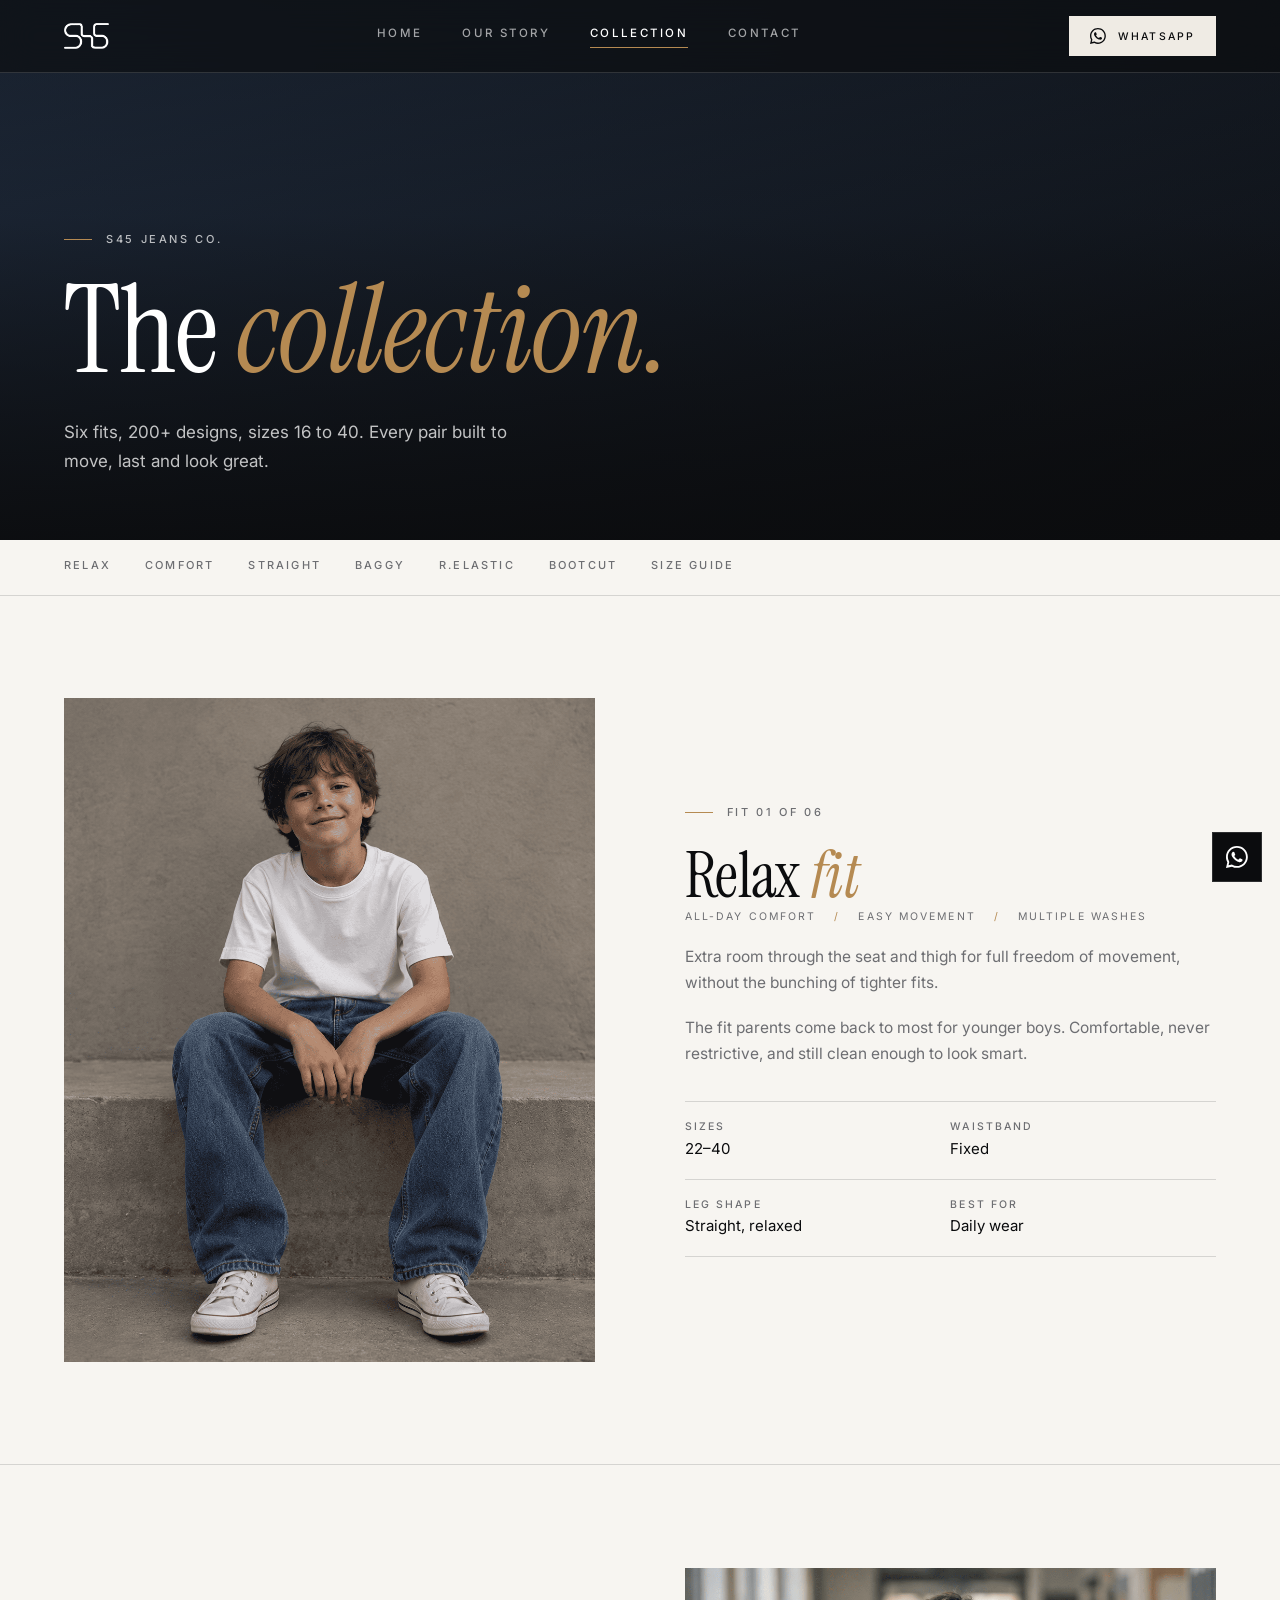
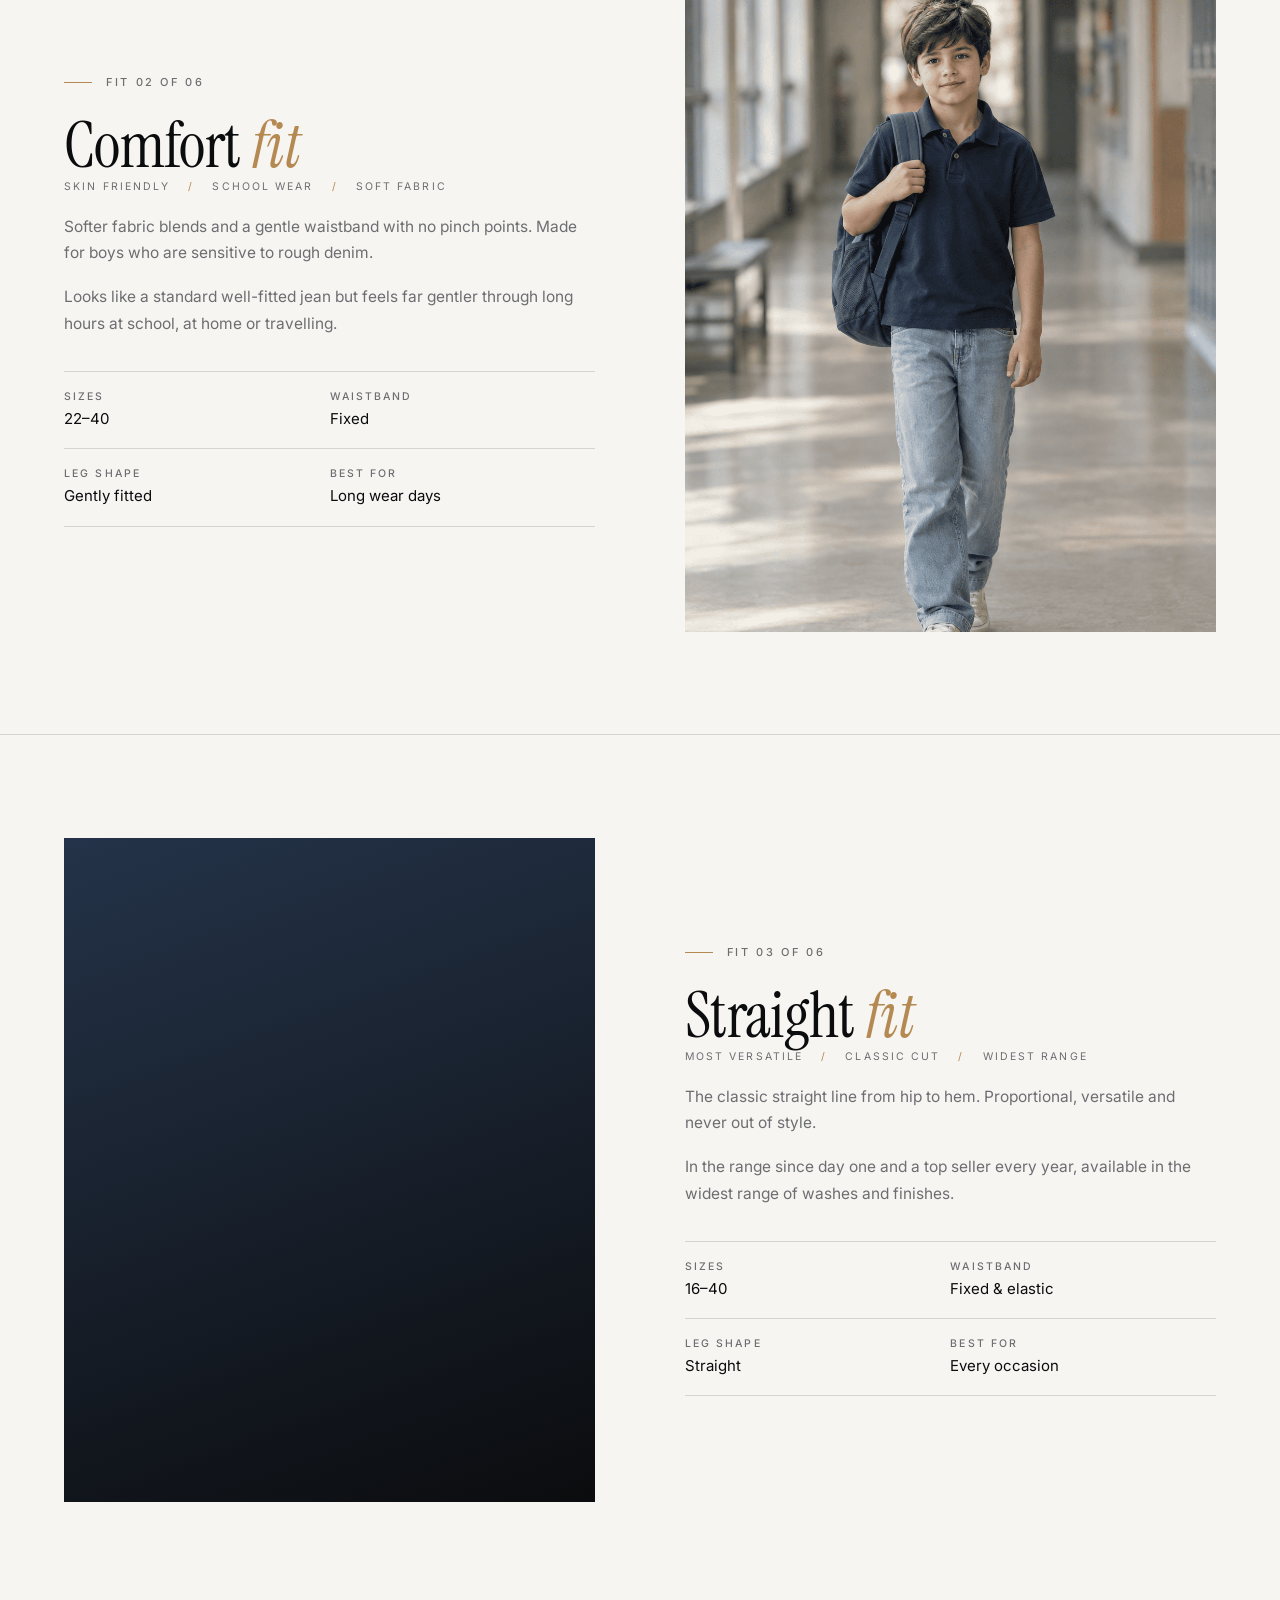
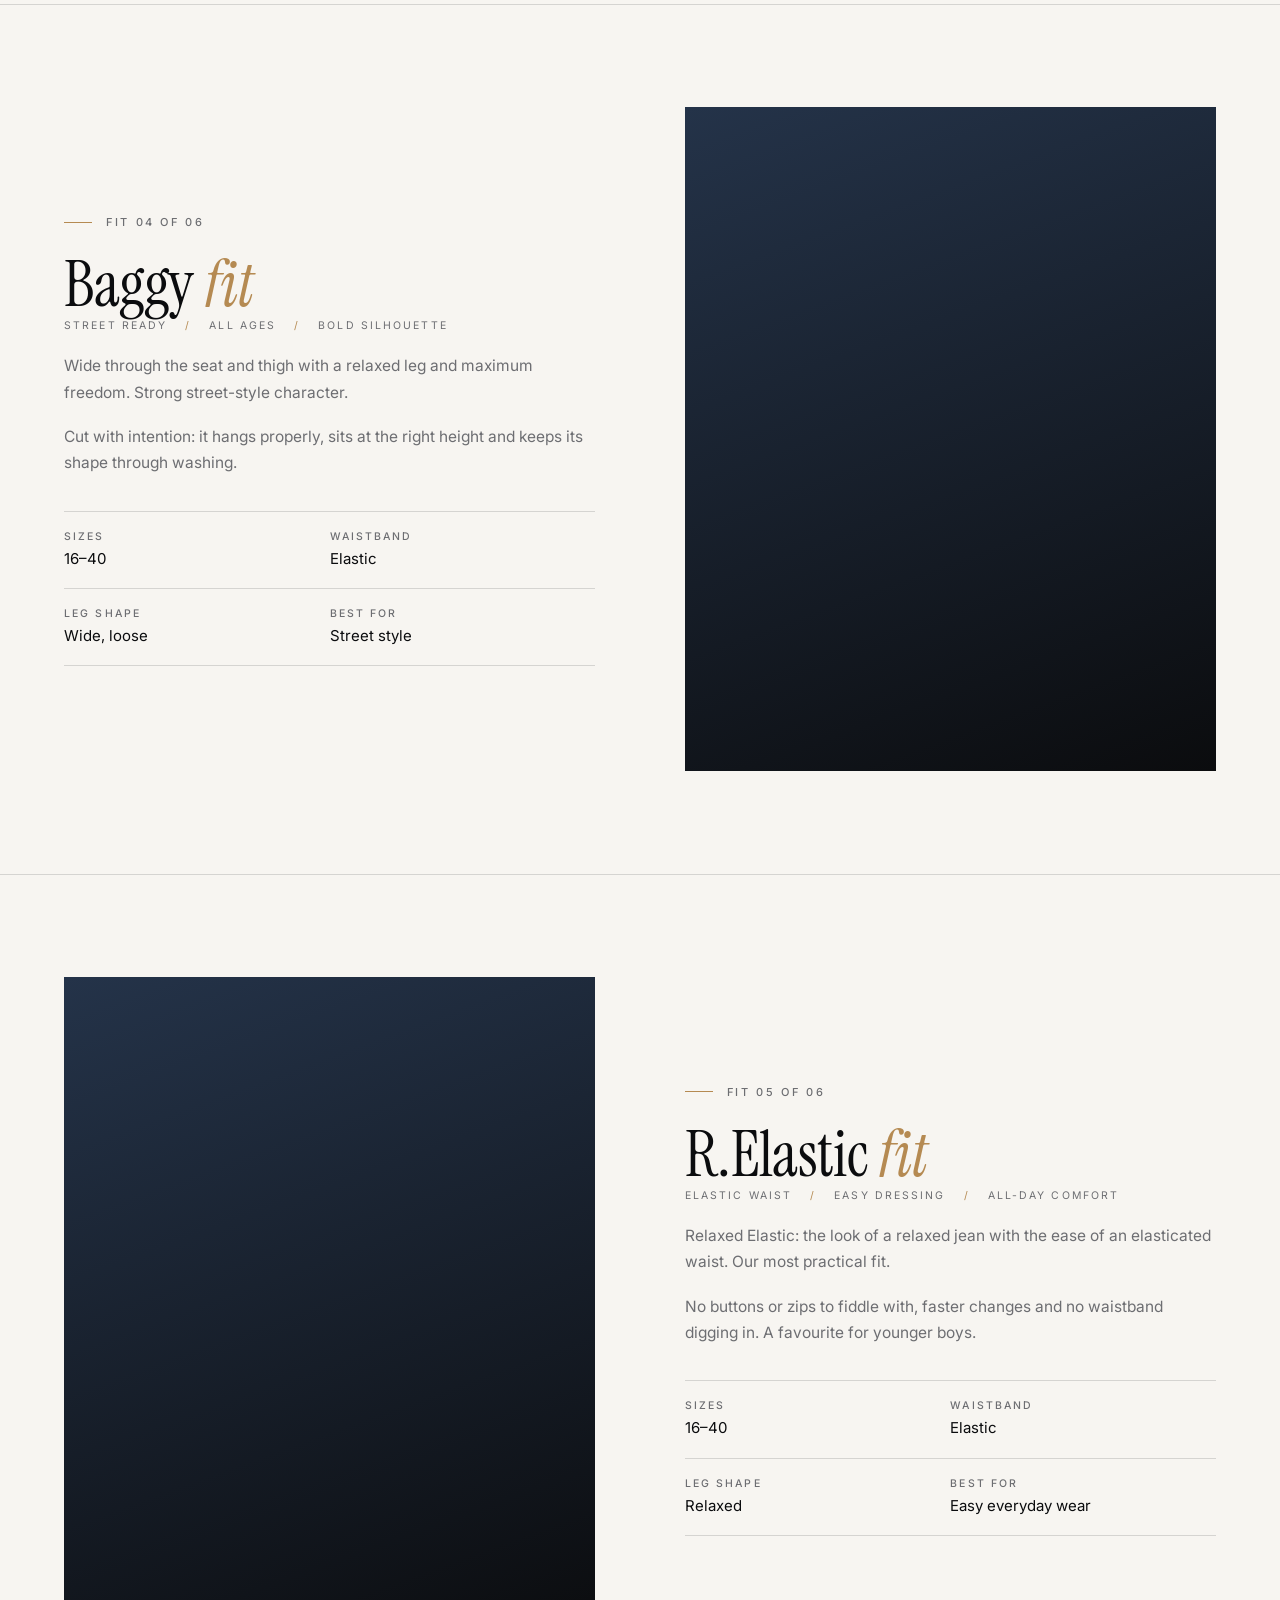
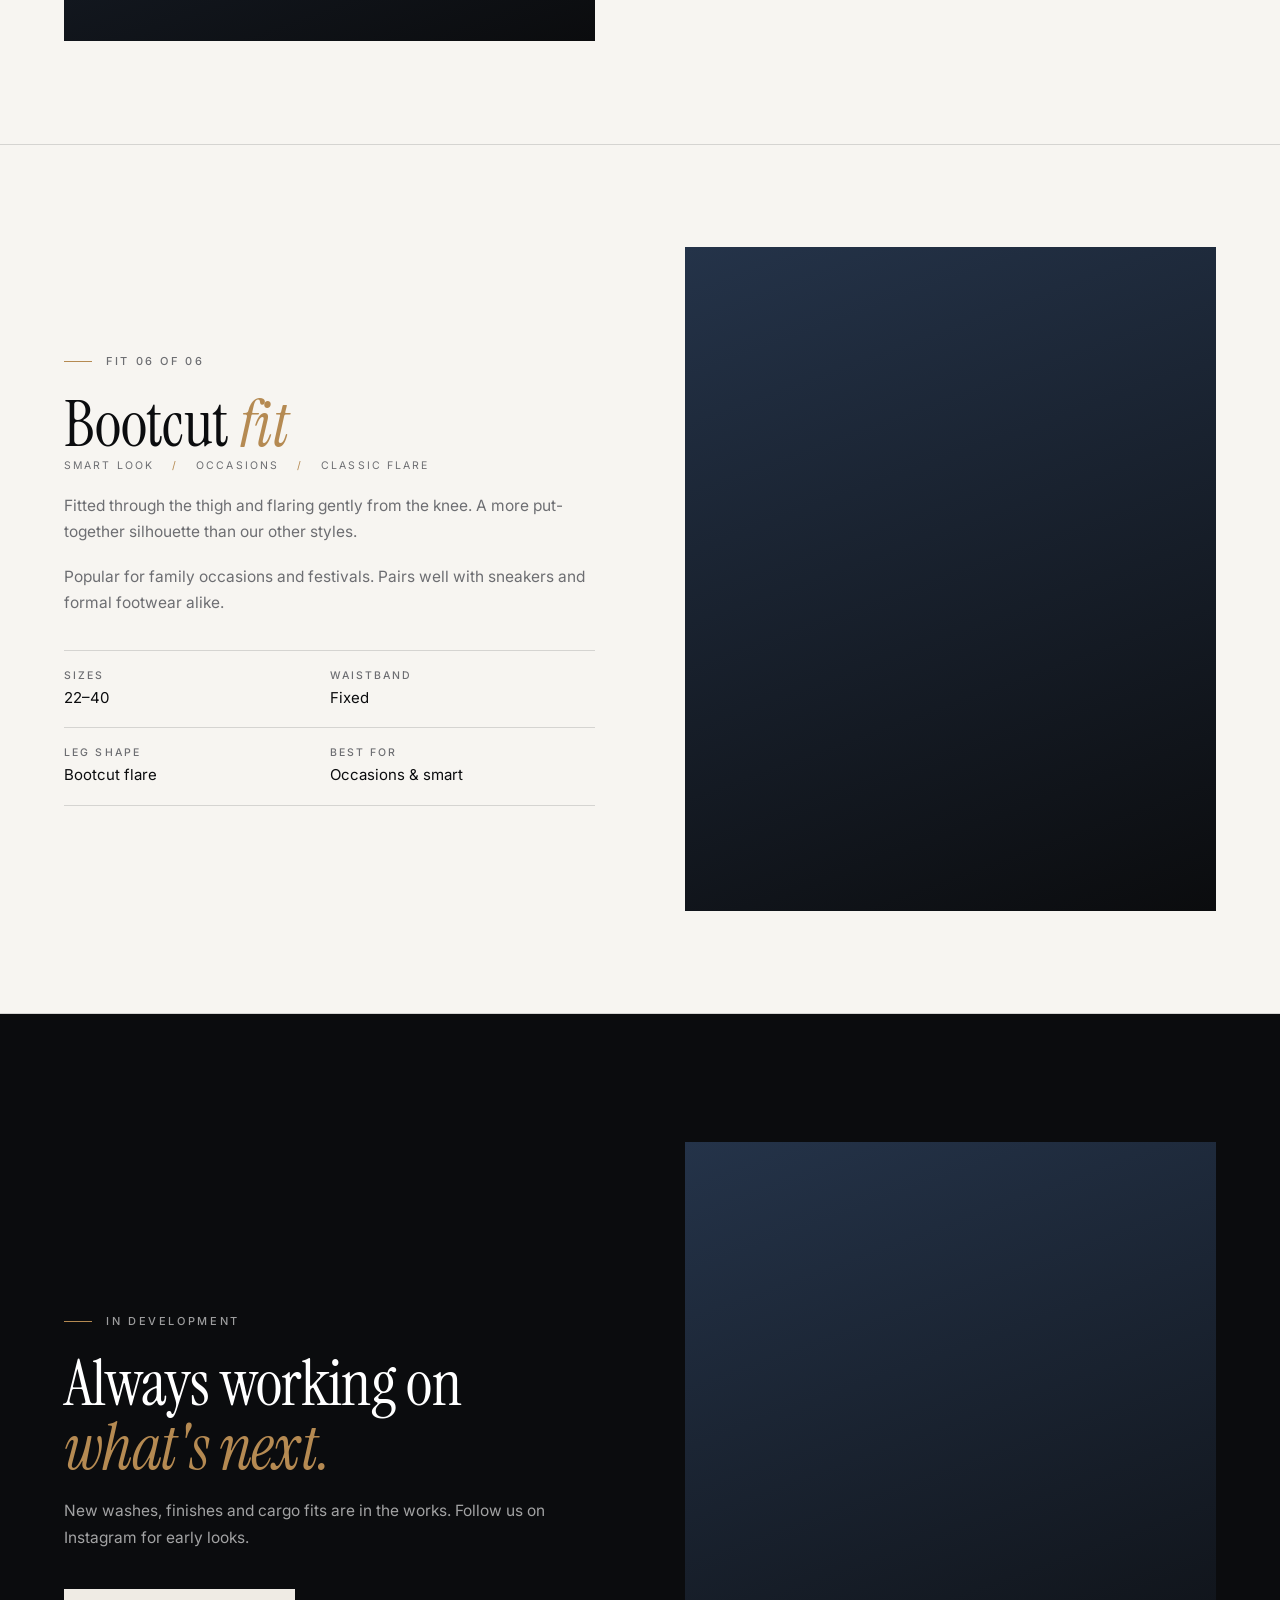
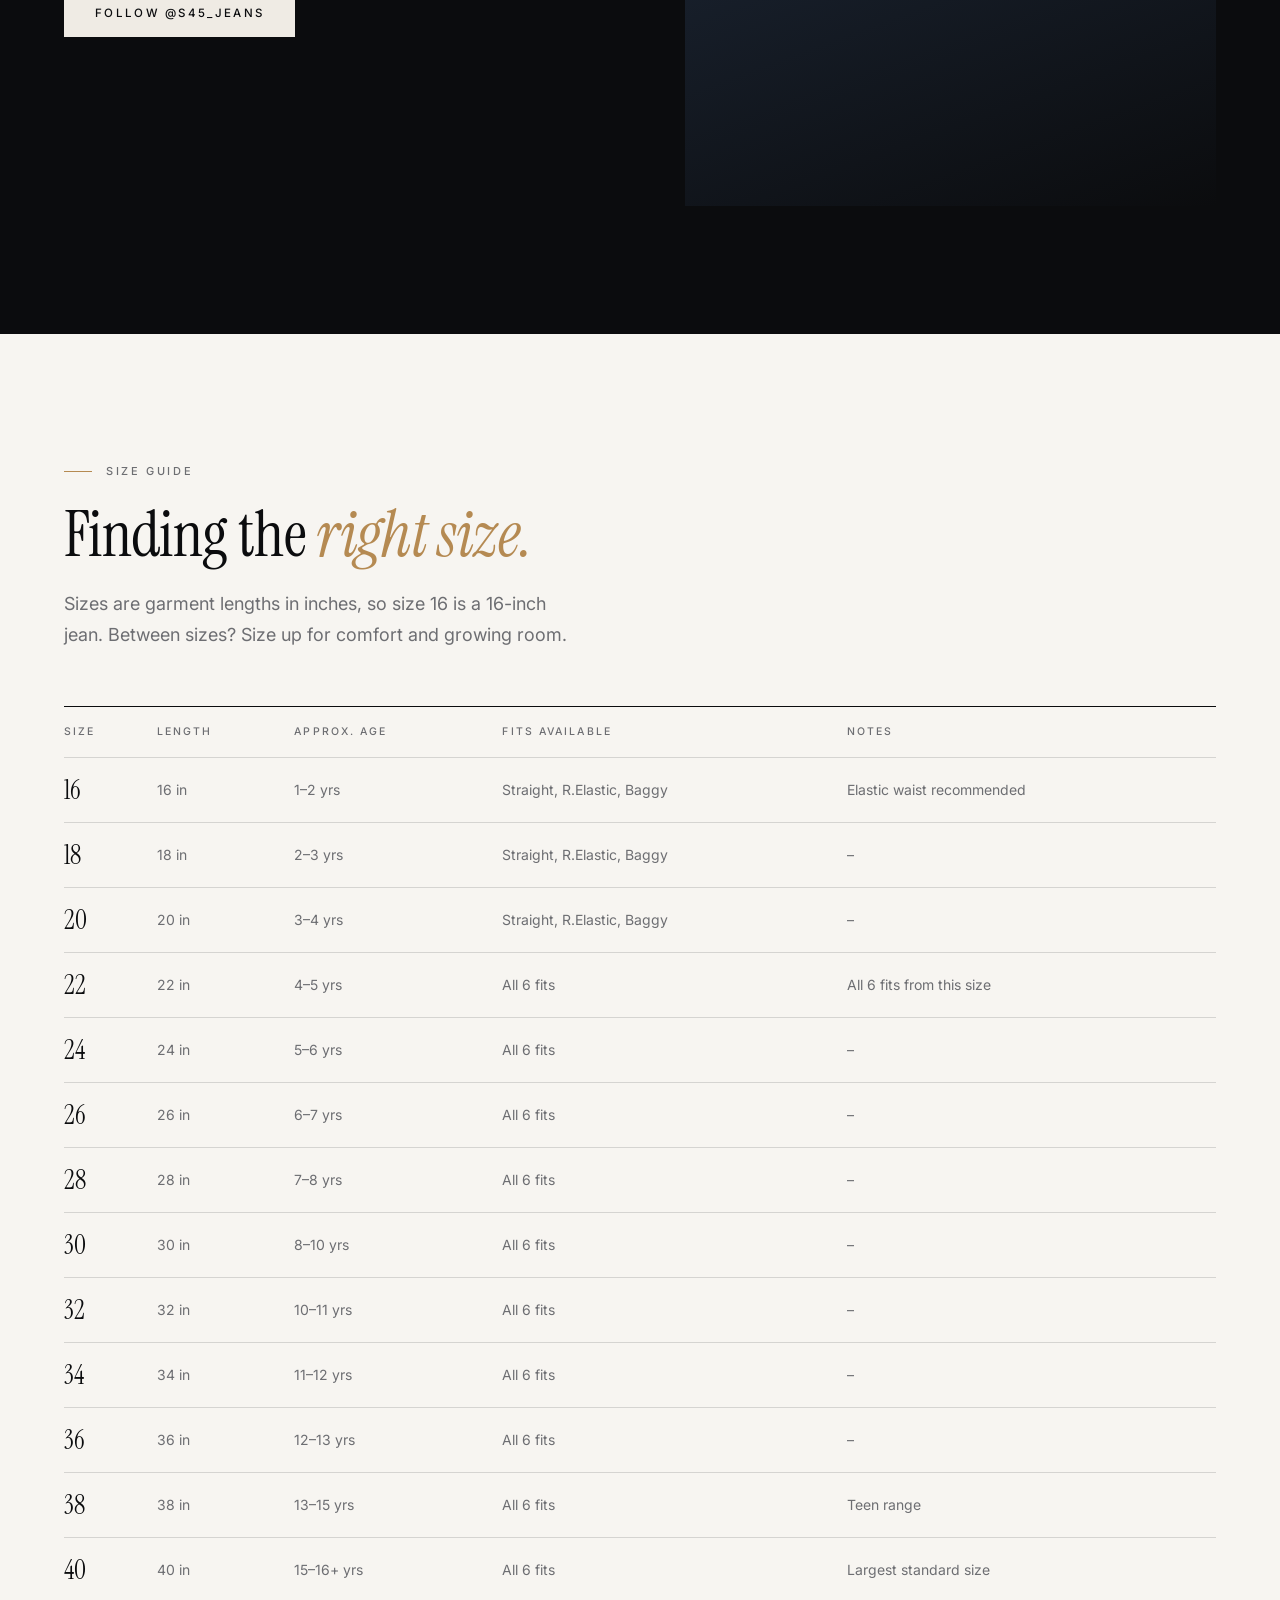
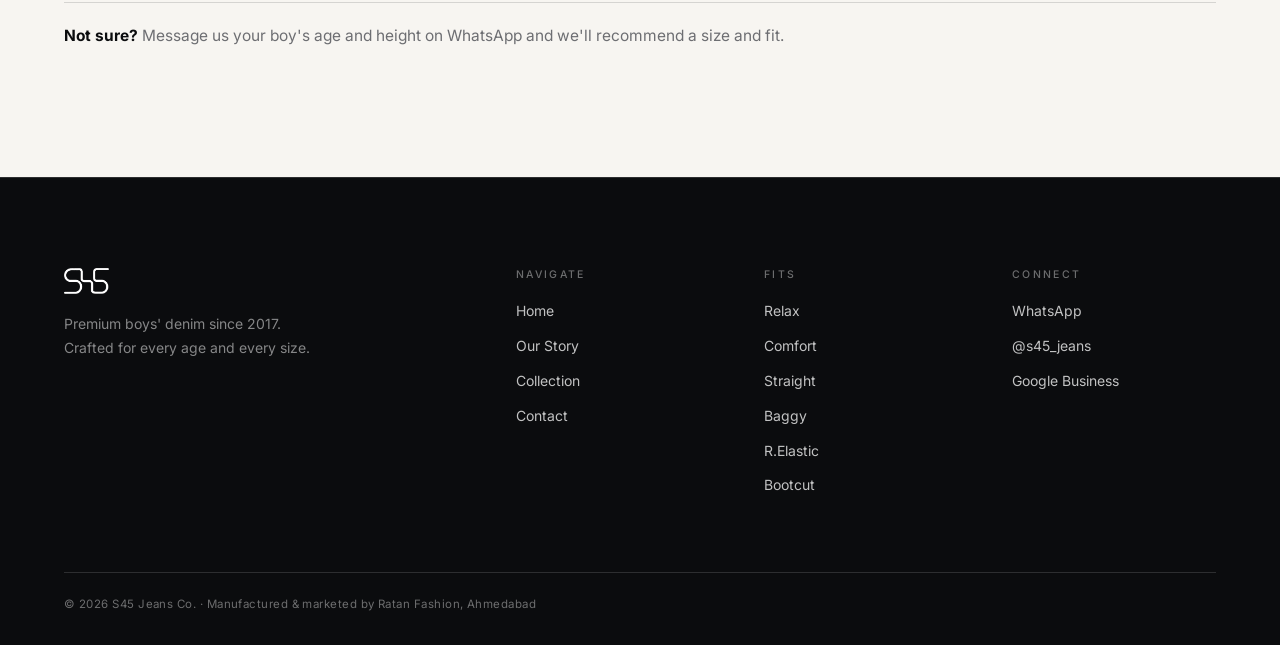
==== commit 368259d8: "Add files via upload" ====
--- a/collection.html
+++ b/collection.html
@@ -42,7 +42,7 @@
       </div>
     </nav>
     <header class="phead">
-      <img data-i="1" src="images/collection.png" alt="Folded S45 jeans in six fits" fetchpriority="high" decoding="async">
+      <picture><source media="(max-width:700px)" srcset="images/collection-mobile.png"><img onerror="var s=this.previousSibling;if(s){s.remove();this.src=this.src}else{this.remove()}" src="images/collection.png" alt="Folded S45 jeans in six fits" fetchpriority="high" decoding="async"></picture>
       <div class="wrap">
         <span class="eyebrow">S45 Jeans Co.</span>
         <h1>The <em>collection.</em></h1>
@@ -63,7 +63,7 @@
     <section class="fit" id="relax">
       <div class="wrap split">
         <div class="media">
-          <img data-i="1" src="images/relax.png" alt="Relax fit boys jeans" loading="lazy" decoding="async">
+          <img onerror="this.remove()" src="images/relax.png" alt="Relax fit boys jeans" loading="lazy" decoding="async">
         </div>
         <div class="rv">
           <span class="eyebrow">Fit 01 of 06</span>
@@ -99,7 +99,7 @@
     <section class="fit" id="comfort">
       <div class="wrap split rev">
         <div class="media">
-          <img data-i="1" src="images/comfort.png" alt="Comfort fit boys jeans" loading="lazy" decoding="async">
+          <img onerror="this.remove()" src="images/comfort.png" alt="Comfort fit boys jeans" loading="lazy" decoding="async">
         </div>
         <div class="rv">
           <span class="eyebrow">Fit 02 of 06</span>
@@ -135,7 +135,7 @@
     <section class="fit" id="straight">
       <div class="wrap split">
         <div class="media">
-          <img data-i="1" src="images/straight.png" alt="Straight fit boys jeans" loading="lazy" decoding="async">
+          <img onerror="this.remove()" src="images/straight.png" alt="Straight fit boys jeans" loading="lazy" decoding="async">
         </div>
         <div class="rv">
           <span class="eyebrow">Fit 03 of 06</span>
@@ -171,7 +171,7 @@
     <section class="fit" id="baggy">
       <div class="wrap split rev">
         <div class="media">
-          <img data-i="1" src="images/baggy.png" alt="Baggy fit boys jeans" loading="lazy" decoding="async">
+          <img onerror="this.remove()" src="images/baggy.png" alt="Baggy fit boys jeans" loading="lazy" decoding="async">
         </div>
         <div class="rv">
           <span class="eyebrow">Fit 04 of 06</span>
@@ -207,7 +207,7 @@
     <section class="fit" id="relastic">
       <div class="wrap split">
         <div class="media">
-          <img data-i="1" src="images/relastic.png" alt="R.Elastic fit boys jeans" loading="lazy" decoding="async">
+          <img onerror="this.remove()" src="images/relastic.png" alt="R.Elastic fit boys jeans" loading="lazy" decoding="async">
         </div>
         <div class="rv">
           <span class="eyebrow">Fit 05 of 06</span>
@@ -243,7 +243,7 @@
     <section class="fit" id="bootcut">
       <div class="wrap split rev">
         <div class="media">
-          <img data-i="1" src="images/bootcut.png" alt="Bootcut fit boys jeans" loading="lazy" decoding="async">
+          <img onerror="this.remove()" src="images/bootcut.png" alt="Bootcut fit boys jeans" loading="lazy" decoding="async">
         </div>
         <div class="rv">
           <span class="eyebrow">Fit 06 of 06</span>
@@ -279,7 +279,7 @@
     <section class="dark">
       <div class="wrap split rev">
         <div class="media">
-          <img data-i="1" src="images/washes.png" alt="Denim wash swatches in indigo and charcoal" loading="lazy" decoding="async">
+          <img onerror="this.remove()" src="images/washes.png" alt="Denim wash swatches in indigo and charcoal" loading="lazy" decoding="async">
         </div>
         <div>
           <span class="eyebrow">In development</span>
--- a/style.css
+++ b/style.css
@@ -293,6 +293,7 @@
 }
 
 .hero {
+  min-height: 100vh;
   min-height: 100svh;
   padding: 140px 0 9vh;
 }
@@ -302,12 +303,17 @@
   padding: 150px 0 64px;
 }
 
-.hero>img,.phead>img {
+.hero>picture,.phead>picture {
   position: absolute;
   inset: 0;
+  display: block;
+}
+
+.hero>picture img,.phead>picture img {
   width: 100%;
   height: 100%;
   object-fit: cover;
+  object-position: center;
 }
 
 .hero::after,.phead::after {
@@ -977,12 +983,95 @@
   }
 }
 
-@media(max-width:560px) {
-  .g3 {
+@media(max-width:700px) {
+  .hero {
+    min-height: 88vh;
+    min-height: 88svh;
+    padding: 110px 0 44px;
+  }
+  .phead {
+    min-height: 54vh;
+    min-height: 54svh;
+    padding: 110px 0 40px;
+  }
+  h1 {
+    font-size: clamp(46px,14vw,72px);
+  }
+  h2 {
+    font-size: clamp(32px,9vw,44px);
+  }
+  .hero p,.phead p {
+    font-size: 15.5px;
+    margin-top: 18px;
+  }
+  .hero .row {
+    margin-top: 28px;
+  }
+  .hero .btn {
+    flex: 1;
+    justify-content: center;
+    padding: 15px 12px;
+    white-space: nowrap;
+    letter-spacing: .14em;
+    font-size: 10.5px;
+  }
+  .row {
+    margin-top: 28px;
+  }
+  section {
+    padding: 64px 0;
+  }
+  .grid.g3 {
+    grid-template-columns: 1fr 1fr;
+    gap: 28px 14px;
+  }
+  .grid.g3 .card .media {
+    margin-bottom: 14px;
+  }
+  .grid.g3 .card-b h3 {
+    font-size: 22px;
+    padding-top: 12px;
+  }
+  .grid.g3 .card-b p {
+    display: none;
+  }
+  .grid.g3 .card-b small {
+    margin-top: 8px;
+  }
+  .split {
+    gap: 32px;
+  }
+  .split .media {
+    aspect-ratio: 4/5;
+  }
+  .fit {
+    padding: 48px 0;
+  }
+  .fit .media {
+    aspect-ratio: 4/5;
+    max-height: none;
+  }
+  .stat b {
+    font-size: 40px;
+  }
+  .head {
+    margin-bottom: 36px;
+  }
+  .eyebrow {
+    margin-bottom: 16px;
+  }
+  .wafab {
+    right: 14px;
+    bottom: 14px;
+  }
+}
+
+@media(max-width:480px) {
+  .dark .grid.g3 {
     grid-template-columns: 1fr;
   }
-  .hero {
-    padding-bottom: 7vh;
-  }
-}
-
+  .tl b {
+    font-size: 36px;
+  }
+}
+
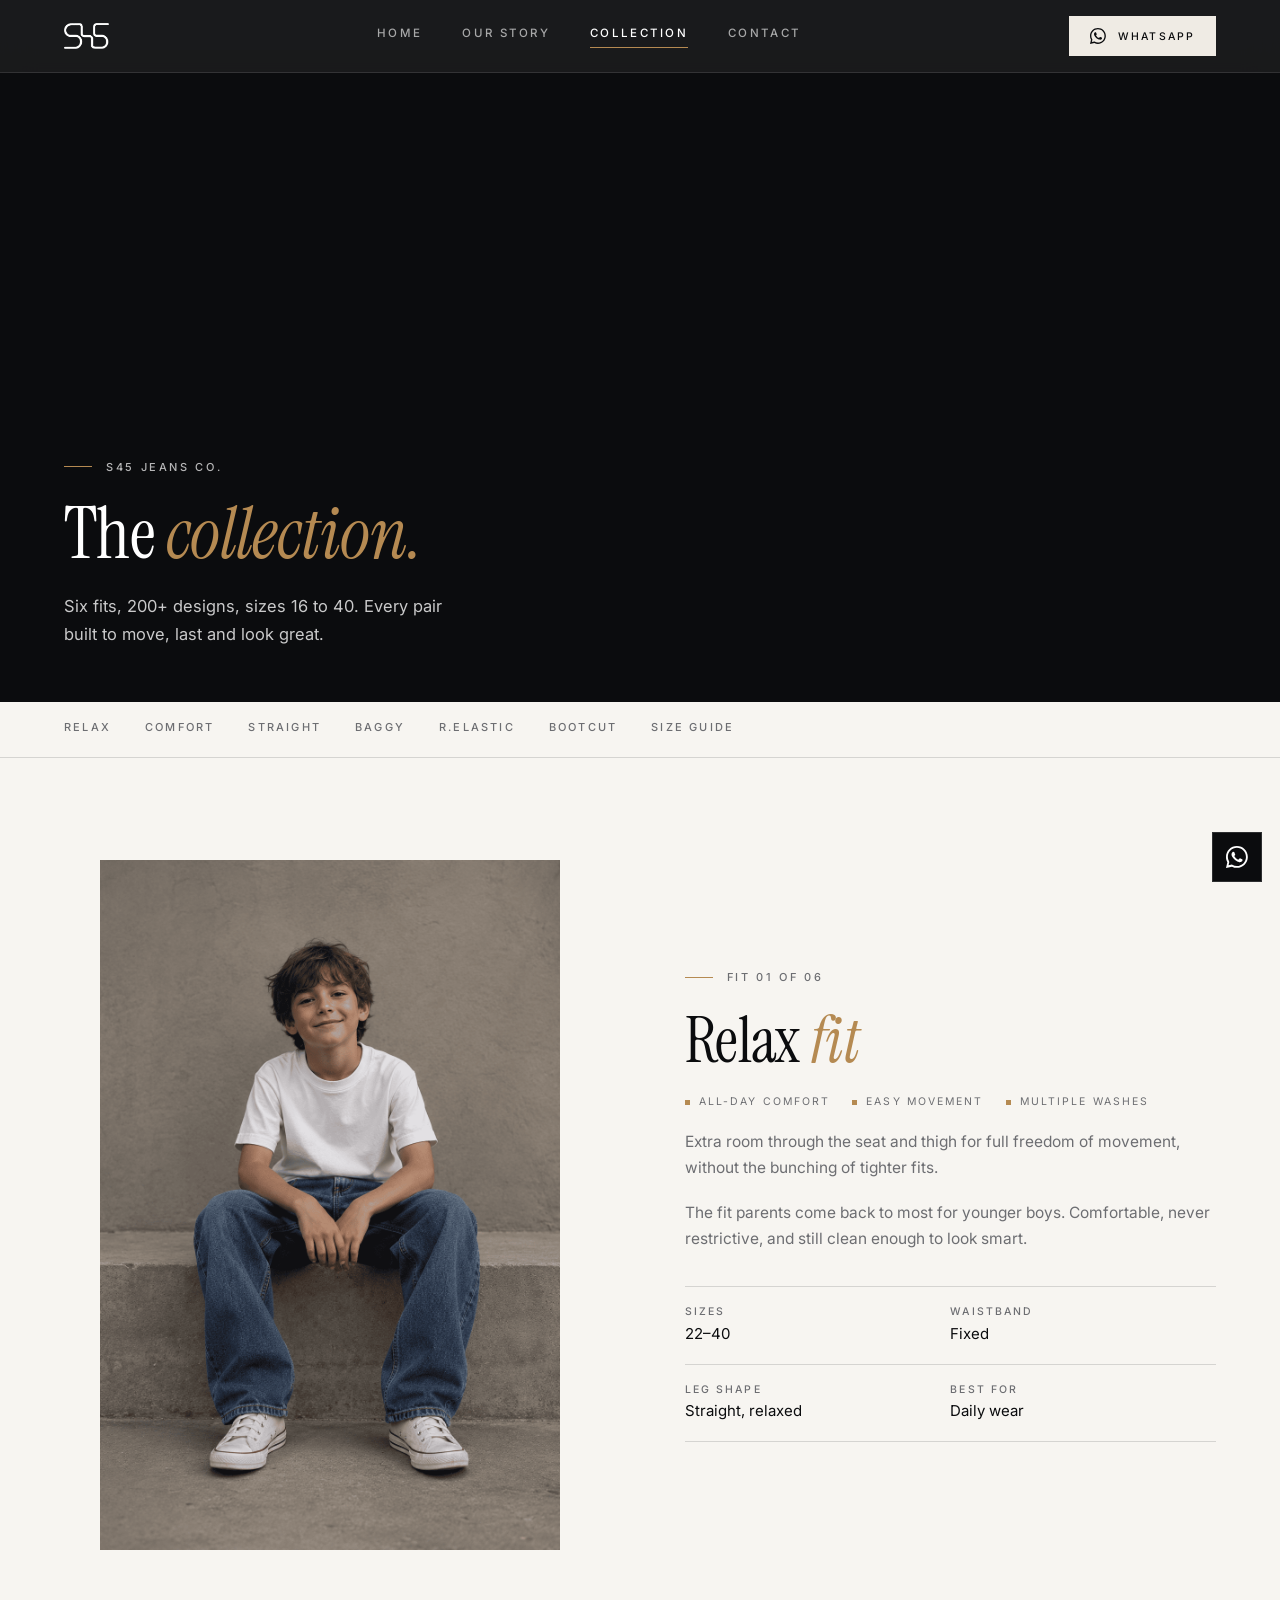
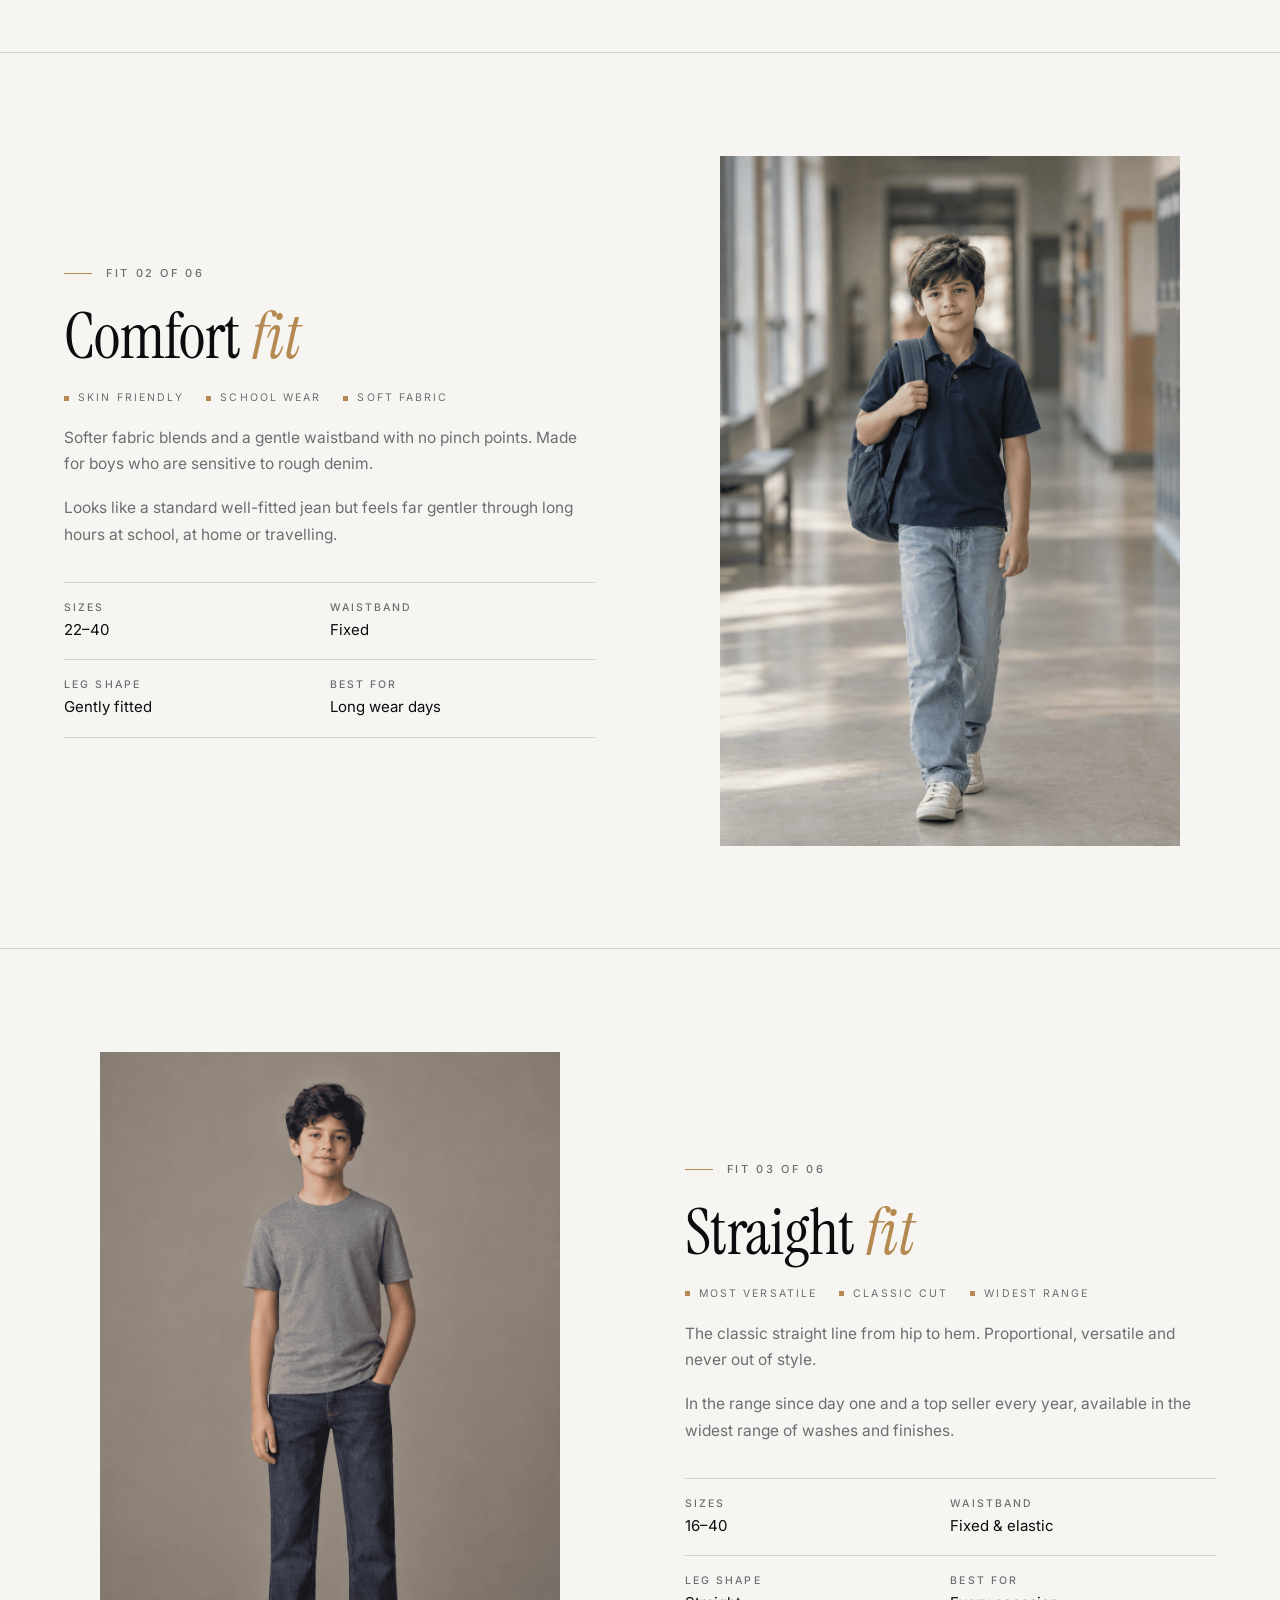
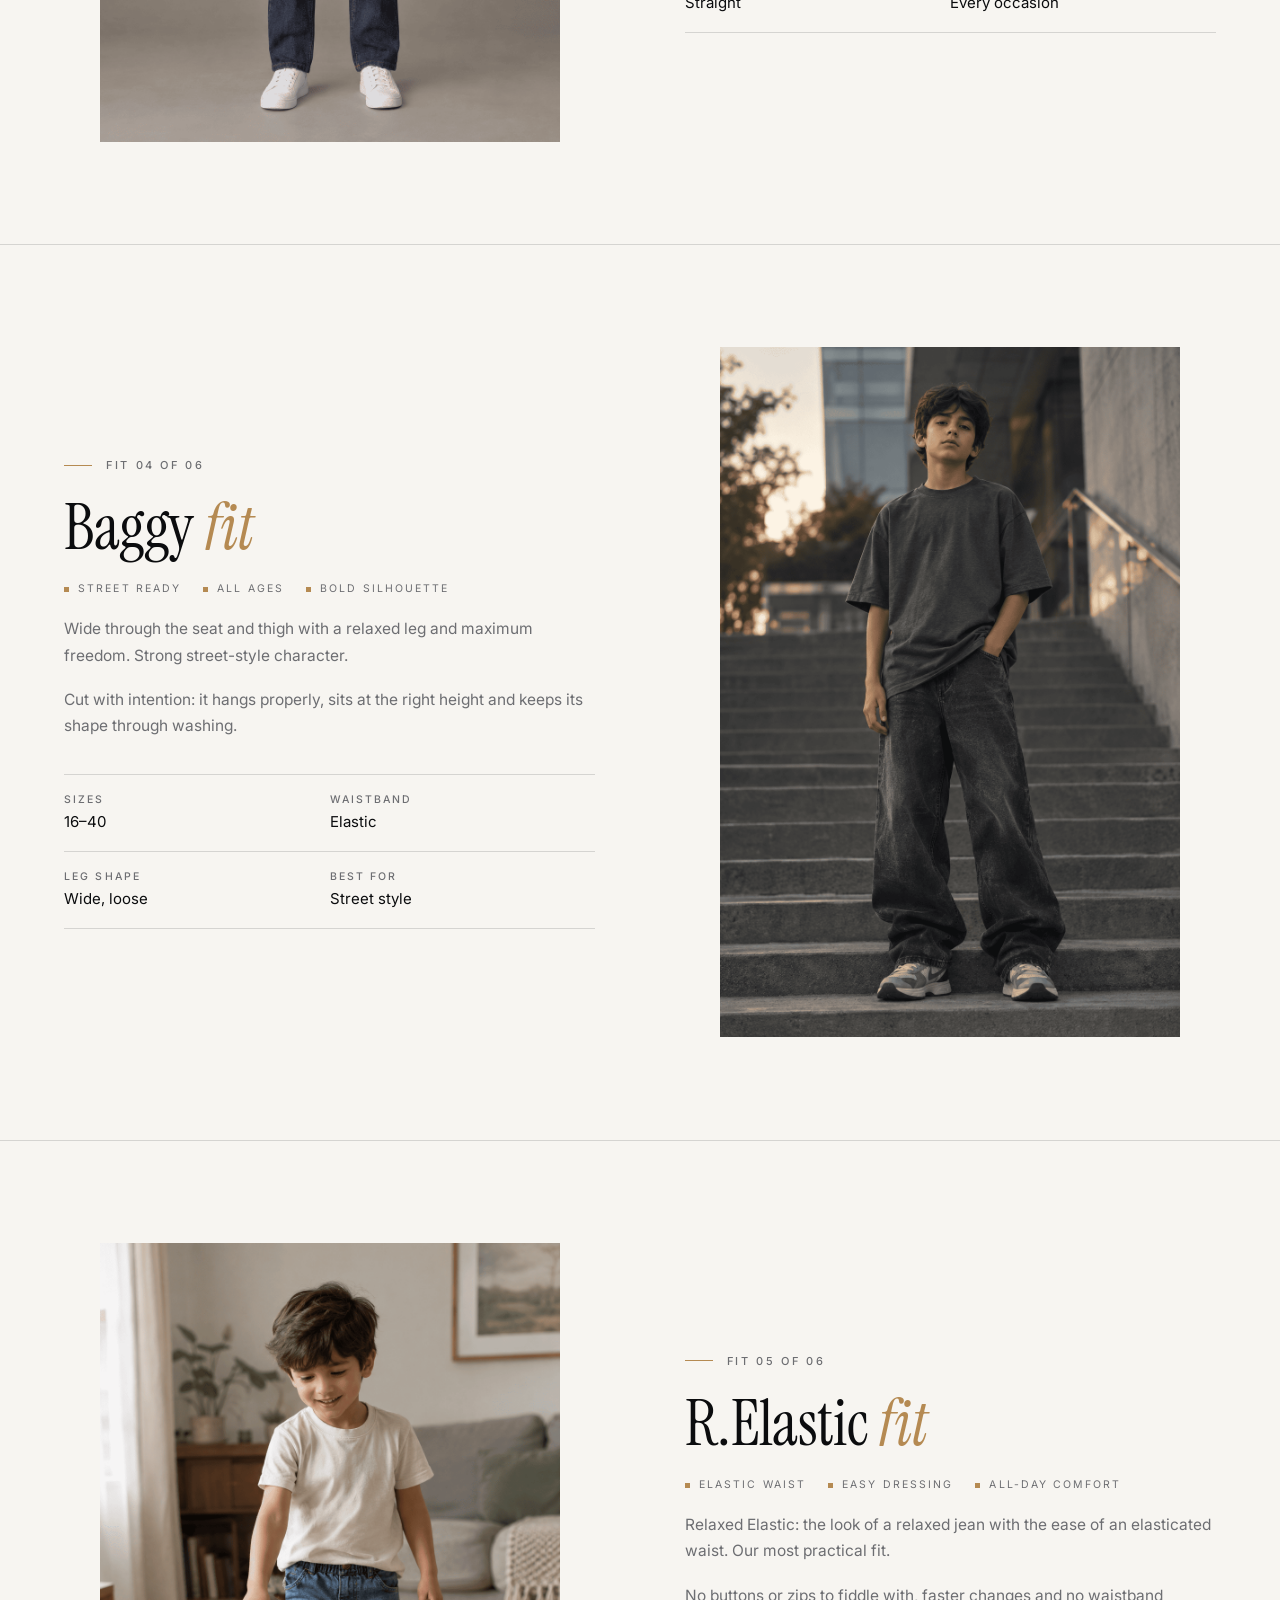
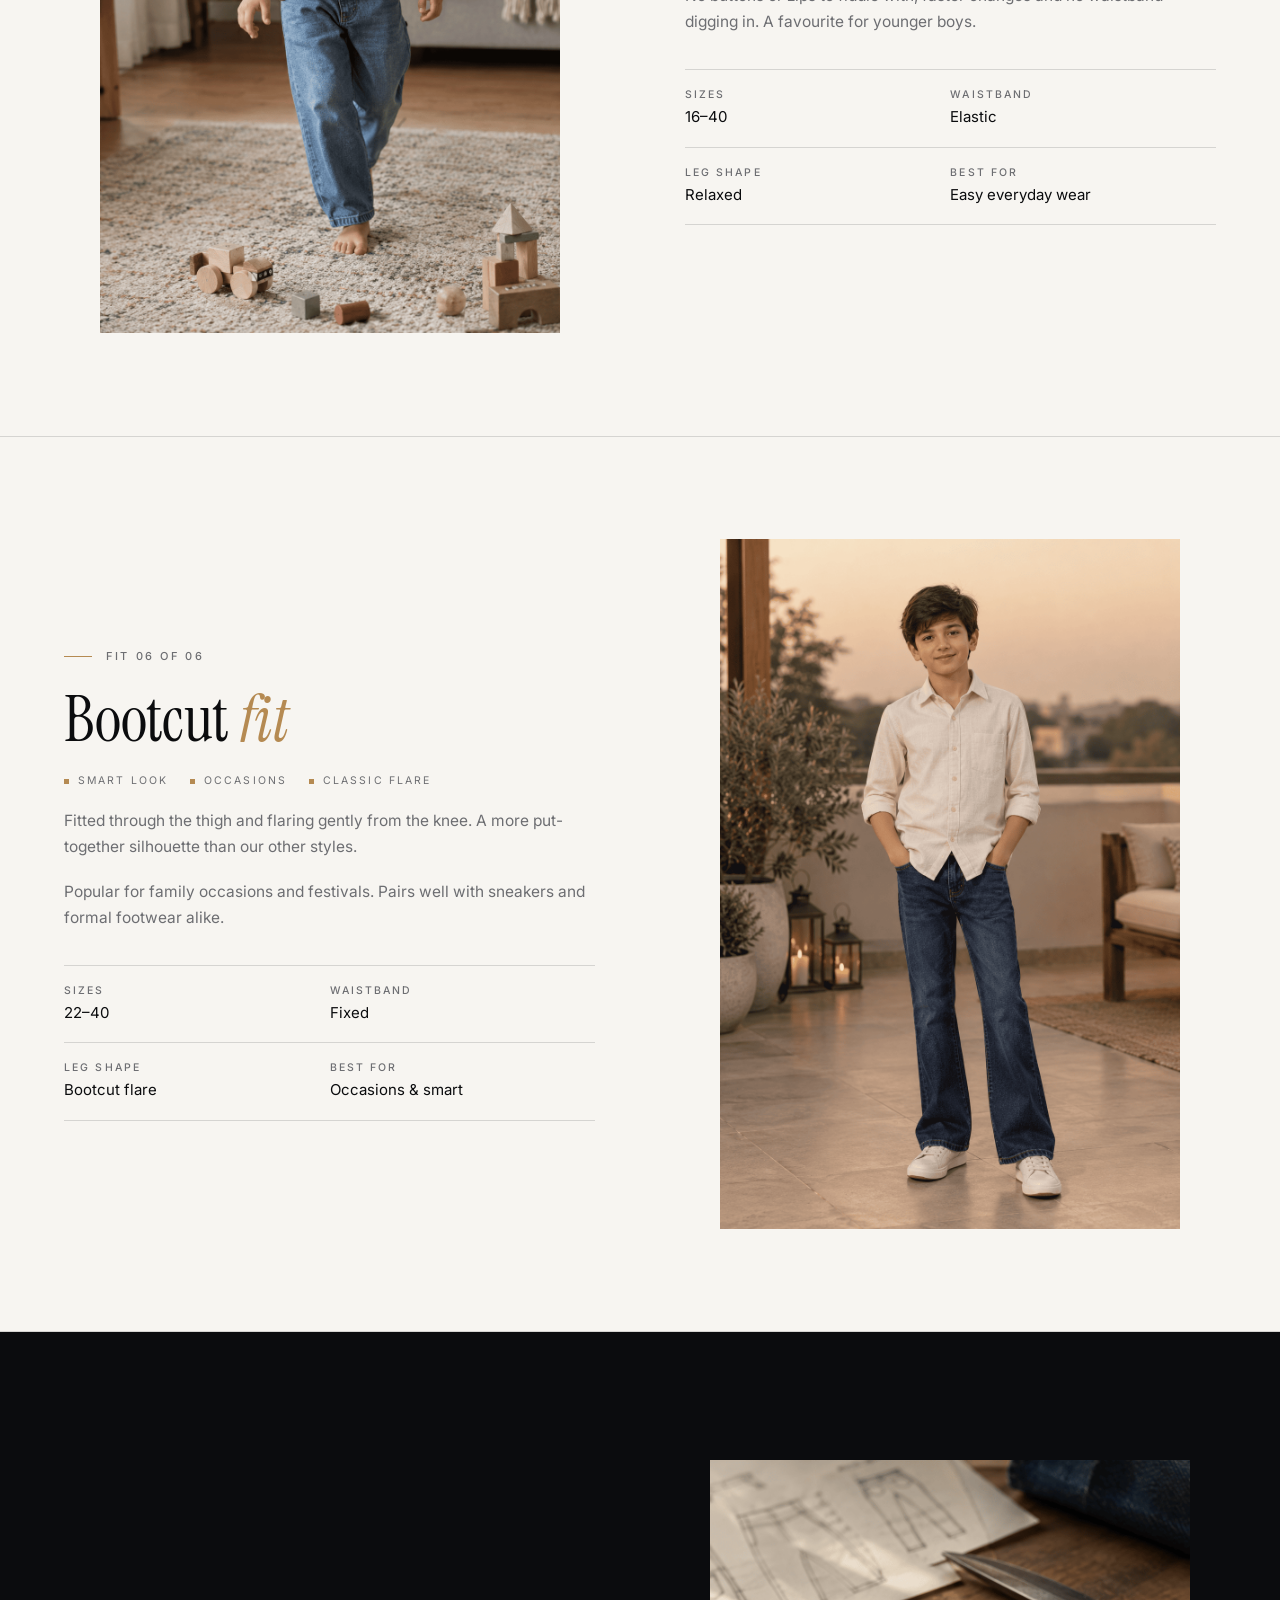
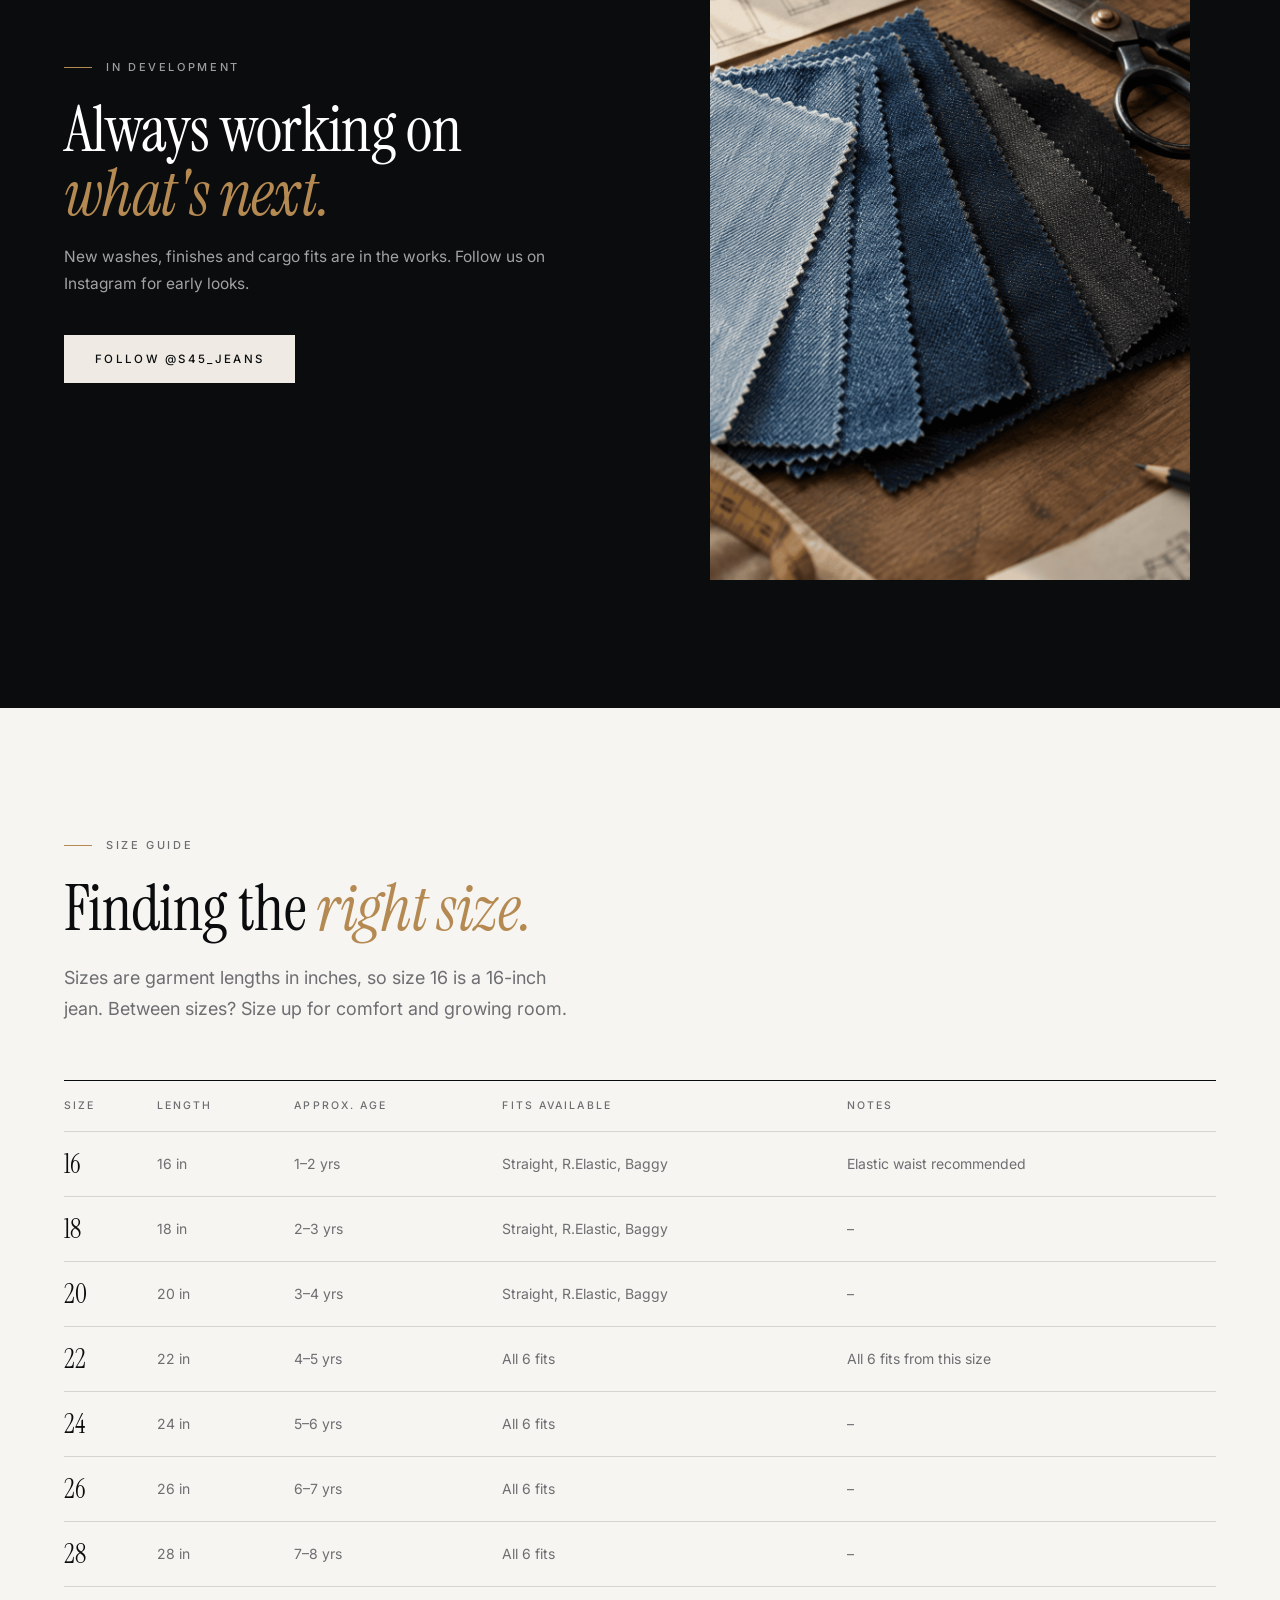
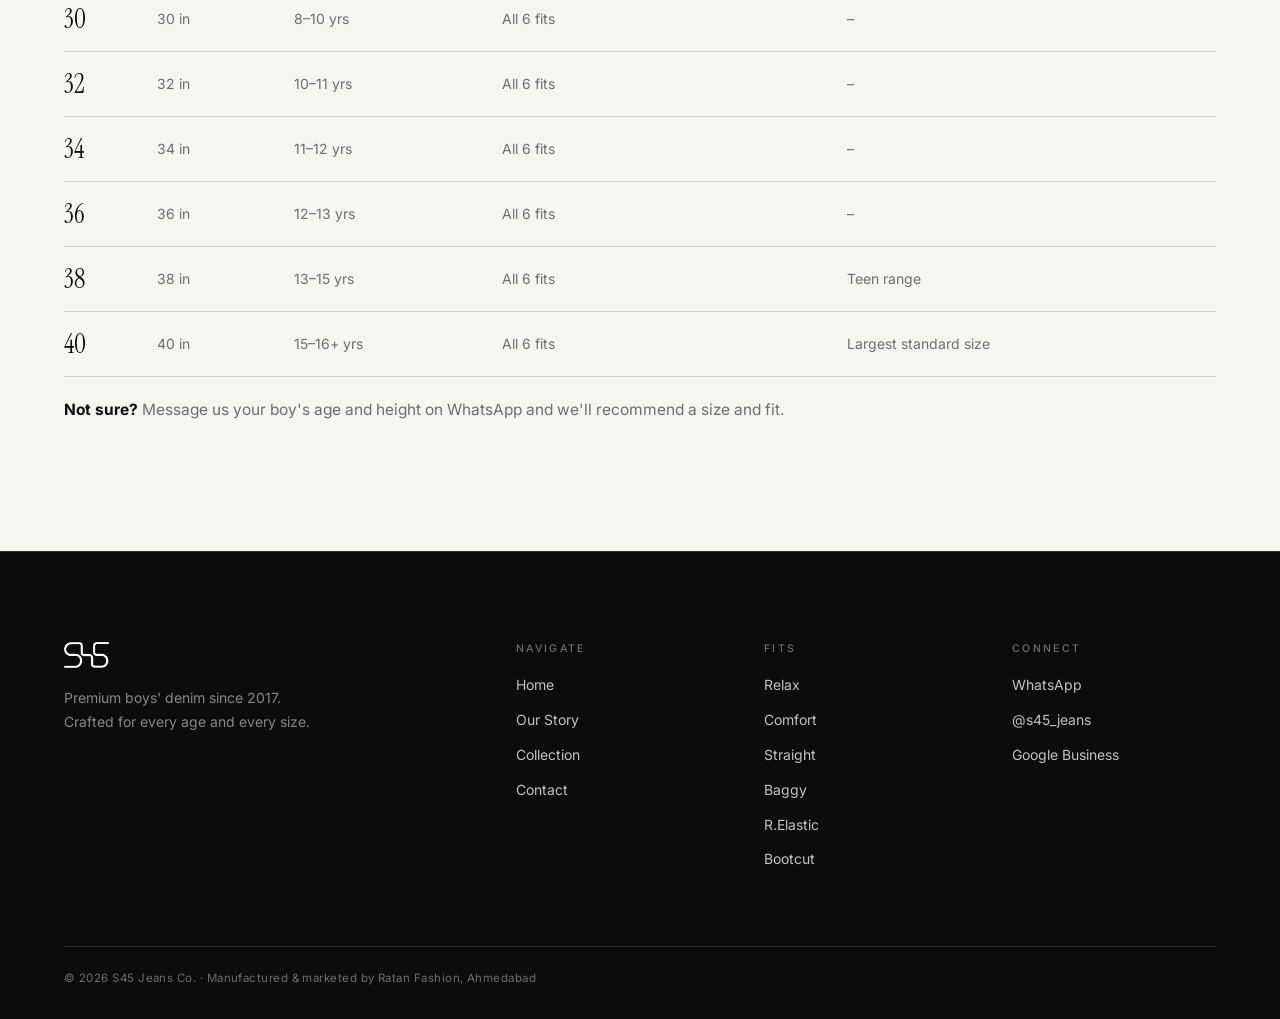
==== commit eabc78bc: "Add files via upload" ====
--- a/collection.html
+++ b/collection.html
@@ -42,7 +42,7 @@
       </div>
     </nav>
     <header class="phead">
-      <picture><source media="(max-width:700px)" srcset="images/collection-mobile.png"><img onerror="var s=this.previousSibling;if(s){s.remove();this.src=this.src}else{this.remove()}" src="images/collection.png" alt="Folded S45 jeans in six fits" fetchpriority="high" decoding="async"></picture>
+      <picture><source media="(max-width:760px)" srcset="images/collection-mobile.png"><img onerror="var s=this.previousSibling;if(s){s.remove();this.src=this.src}else{this.remove()}" src="images/collection.png" alt="Folded S45 jeans in six fits" fetchpriority="high" decoding="async"></picture>
       <div class="wrap">
         <span class="eyebrow">S45 Jeans Co.</span>
         <h1>The <em>collection.</em></h1>
--- a/style.css
+++ b/style.css
@@ -128,7 +128,7 @@
   position: fixed;
   inset: 0 0 auto;
   z-index: 50;
-  background: rgba(11,12,14,.6);
+  background: rgba(11,12,14,.94);
   backdrop-filter: blur(16px);
   -webkit-backdrop-filter: blur(16px);
   border-bottom: 1px solid var(--lineL);
@@ -283,62 +283,74 @@
   margin-top: 38px;
 }
 
-/* hero */
+/* hero + page headers: the whole image is always shown (never cropped) */
 .hero,.phead {
   position: relative;
-  color: #fff;
+  margin-top: 72px;
   display: flex;
   align-items: flex-end;
-  background: linear-gradient(160deg,#243349,#0b0c0e);
+  overflow: hidden;
+  color: #fff;
+  background: var(--ink);
 }
 
 .hero {
-  min-height: 100vh;
-  min-height: 100svh;
-  padding: 140px 0 9vh;
+  height: calc(100vh - 72px);
+  height: calc(100svh - 72px);
+  min-height: 500px;
 }
 
 .phead {
-  min-height: 60vh;
-  padding: 150px 0 64px;
+  height: clamp(440px,70vh,640px);
 }
 
 .hero>picture,.phead>picture {
   position: absolute;
   inset: 0;
-  display: block;
+  display: flex;
+  justify-content: center;
+  align-items: center;
 }
 
 .hero>picture img,.phead>picture img {
-  width: 100%;
   height: 100%;
-  object-fit: cover;
-  object-position: center;
+  width: auto;
+  max-width: 100%;
+  object-fit: contain;
+  -webkit-mask-image: linear-gradient(to right,transparent,#000 5%,#000 95%,transparent);
+  mask-image: linear-gradient(to right,transparent,#000 5%,#000 95%,transparent);
 }
 
 .hero::after,.phead::after {
   content: '';
   position: absolute;
   inset: 0;
-  background: linear-gradient(to top,rgba(11,12,14,.9),rgba(11,12,14,.25) 60%,rgba(11,12,14,.45));
+  pointer-events: none;
+  background: linear-gradient(to top,var(--ink) 0,rgba(11,12,14,.55) 28%,rgba(11,12,14,0) 58%),linear-gradient(to bottom,rgba(11,12,14,.55),rgba(11,12,14,0) 18%);
 }
 
 .hero .wrap,.phead .wrap {
   position: relative;
   z-index: 1;
   width: 100%;
-}
-
-.hero h1,.phead h1 {
-  color: #fff;
-  max-width: 1000px;
+  padding-bottom: clamp(36px,6vh,72px);
+}
+
+.hero h1 {
+  font-size: clamp(46px,5.6vw,92px);
+  color: #fff;
+}
+
+.phead h1 {
+  font-size: clamp(46px,5.6vw,92px);
+  color: #fff;
 }
 
 .hero p,.phead p {
-  color: rgba(255,255,255,.75);
-  max-width: 480px;
-  margin-top: 26px;
-  font-size: 17px;
+  color: rgba(255,255,255,.78);
+  max-width: 400px;
+  margin-top: 22px;
+  font-size: 16.5px;
 }
 
 .hero .eyebrow,.phead .eyebrow {
@@ -410,7 +422,7 @@
 }
 
 .card .media {
-  aspect-ratio: 3/4;
+  aspect-ratio: 2/3;
   margin-bottom: 20px;
 }
 
@@ -452,7 +464,7 @@
 }
 
 .pad {
-  padding: 34px 0 0;
+  padding: 26px 0 0;
   border-top: 1px solid var(--line);
 }
 
@@ -485,7 +497,9 @@
 }
 
 .split .media {
-  aspect-ratio: 4/5;
+  aspect-ratio: 2/3;
+  width: min(100%,480px);
+  justify-self: center;
 }
 
 .split p {
@@ -565,9 +579,8 @@
 }
 
 .fit .media {
-  aspect-ratio: 4/5;
-  max-height: 720px;
-  width: 100%;
+  aspect-ratio: 2/3;
+  width: min(100%,460px);
 }
 
 .spec {
@@ -598,9 +611,9 @@
 
 .tags {
   display: flex;
-  gap: 18px;
+  gap: 6px 22px;
   flex-wrap: wrap;
-  margin-bottom: 6px;
+  margin: 20px 0 4px;
 }
 
 .tags span {
@@ -610,10 +623,18 @@
   color: var(--mute);
 }
 
-.tags span+span::before {
-  content: '/';
-  margin-right: 18px;
-  color: var(--acc);
+.tags span {
+  position: relative;
+}
+
+.tags span::before {
+  content: '';
+  display: inline-block;
+  width: 5px;
+  height: 5px;
+  margin-right: 9px;
+  vertical-align: middle;
+  background: var(--acc);
 }
 
 .tablewrap {
@@ -978,23 +999,43 @@
   .tl b {
     grid-row: auto;
   }
-  .fit .media {
-    max-height: 520px;
-  }
-}
-
-@media(max-width:700px) {
-  .hero {
-    min-height: 88vh;
-    min-height: 88svh;
-    padding: 110px 0 44px;
-  }
-  .phead {
-    min-height: 54vh;
-    min-height: 54svh;
-    padding: 110px 0 40px;
-  }
-  h1 {
+}
+
+@media(max-width:760px) {
+  .hero,.phead {
+    display: block;
+    height: auto;
+    min-height: 0;
+  }
+  .hero>picture,.phead>picture {
+    position: relative;
+    inset: auto;
+    display: block;
+    aspect-ratio: 2/3;
+    width: 100%;
+  }
+  .hero>picture img,.phead>picture img {
+    width: 100%;
+    height: 100%;
+    object-fit: cover;
+    -webkit-mask-image: none;
+    mask-image: none;
+  }
+  .hero::after,.phead::after {
+    background: linear-gradient(to top,var(--ink) 40%,rgba(11,12,14,0) 72%);
+  }
+  .hero .wrap {
+    margin-top: -250px;
+    padding-bottom: 44px;
+  }
+  .phead::after {
+    background: linear-gradient(to top,var(--ink) 26%,rgba(11,12,14,0) 54%);
+  }
+  .phead .wrap {
+    margin-top: -180px;
+    padding-bottom: 40px;
+  }
+  h1,.hero h1,.phead h1 {
     font-size: clamp(46px,14vw,72px);
   }
   h2 {
@@ -1003,6 +1044,7 @@
   .hero p,.phead p {
     font-size: 15.5px;
     margin-top: 18px;
+    max-width: none;
   }
   .hero .row {
     margin-top: 28px;
@@ -1041,15 +1083,12 @@
   .split {
     gap: 32px;
   }
-  .split .media {
-    aspect-ratio: 4/5;
+  .split .media,.fit .media {
+    width: 100%;
+    max-width: 440px;
   }
   .fit {
     padding: 48px 0;
-  }
-  .fit .media {
-    aspect-ratio: 4/5;
-    max-height: none;
   }
   .stat b {
     font-size: 40px;
